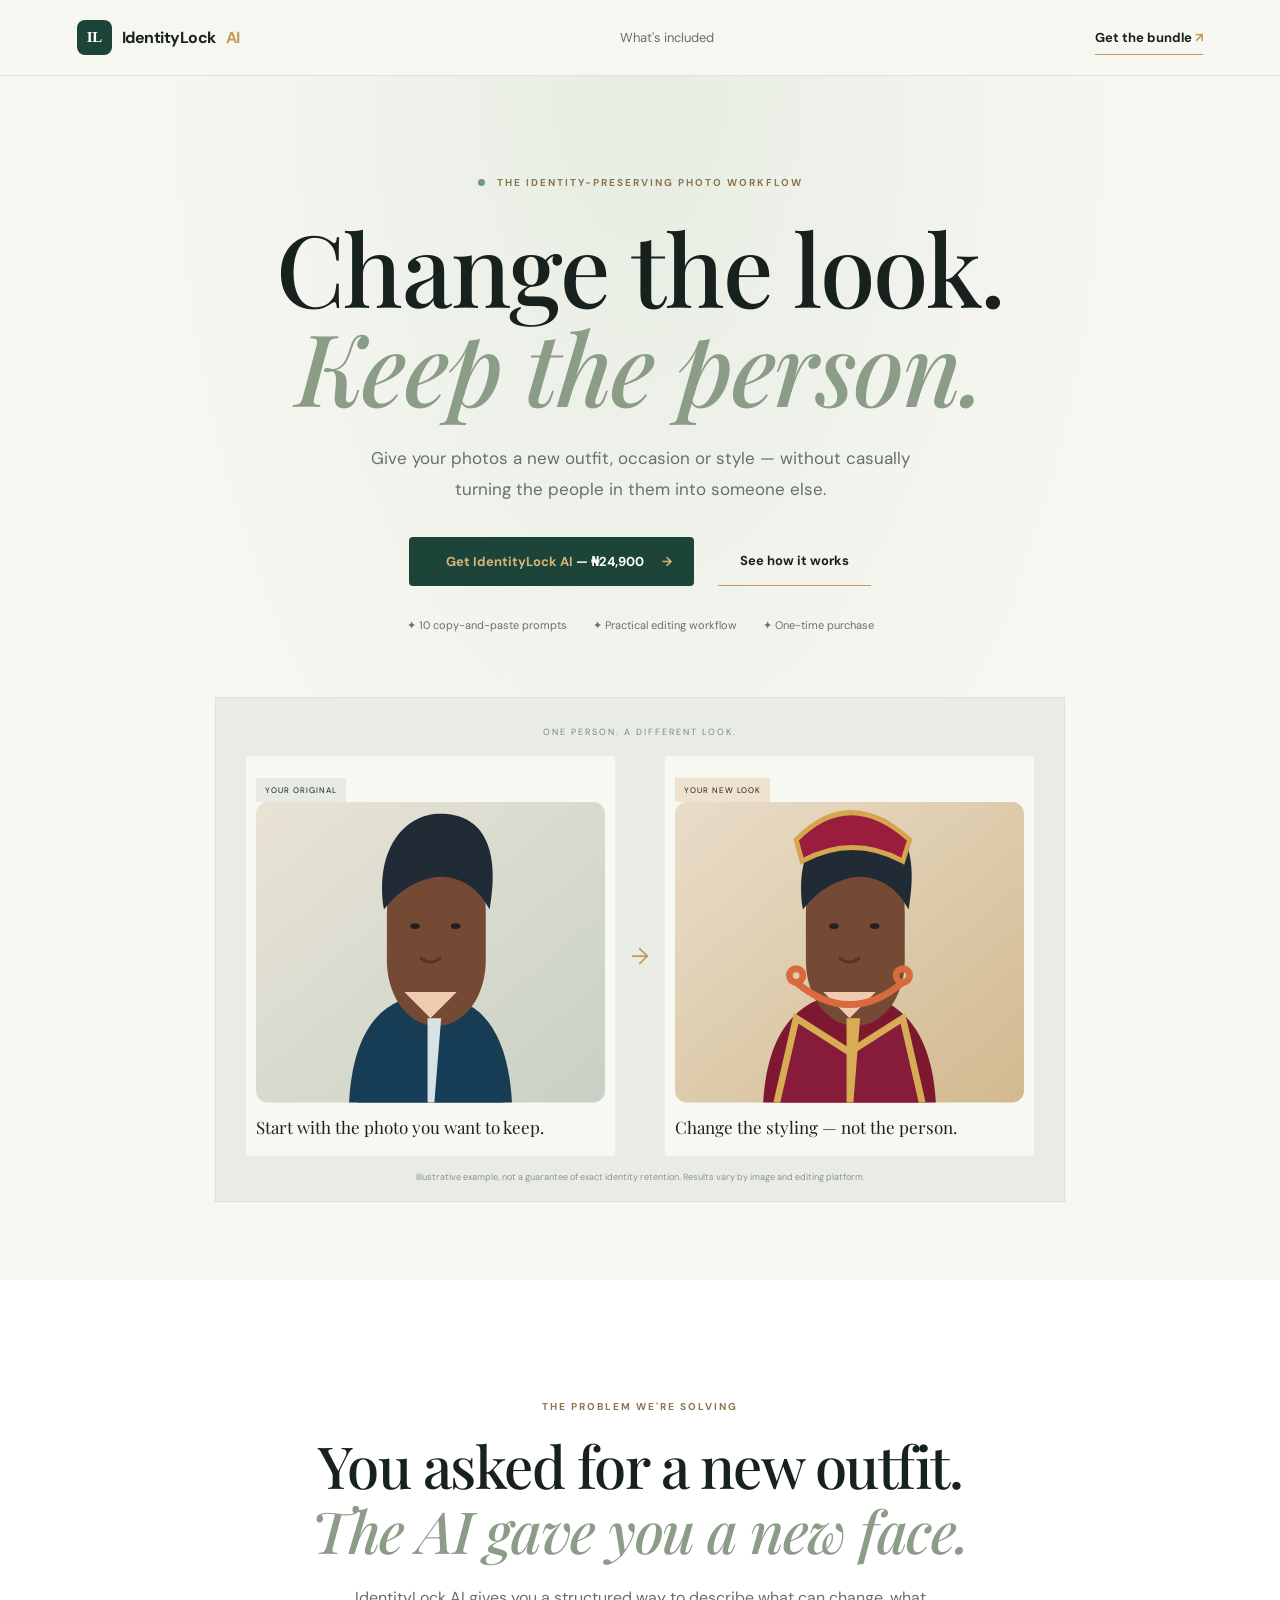
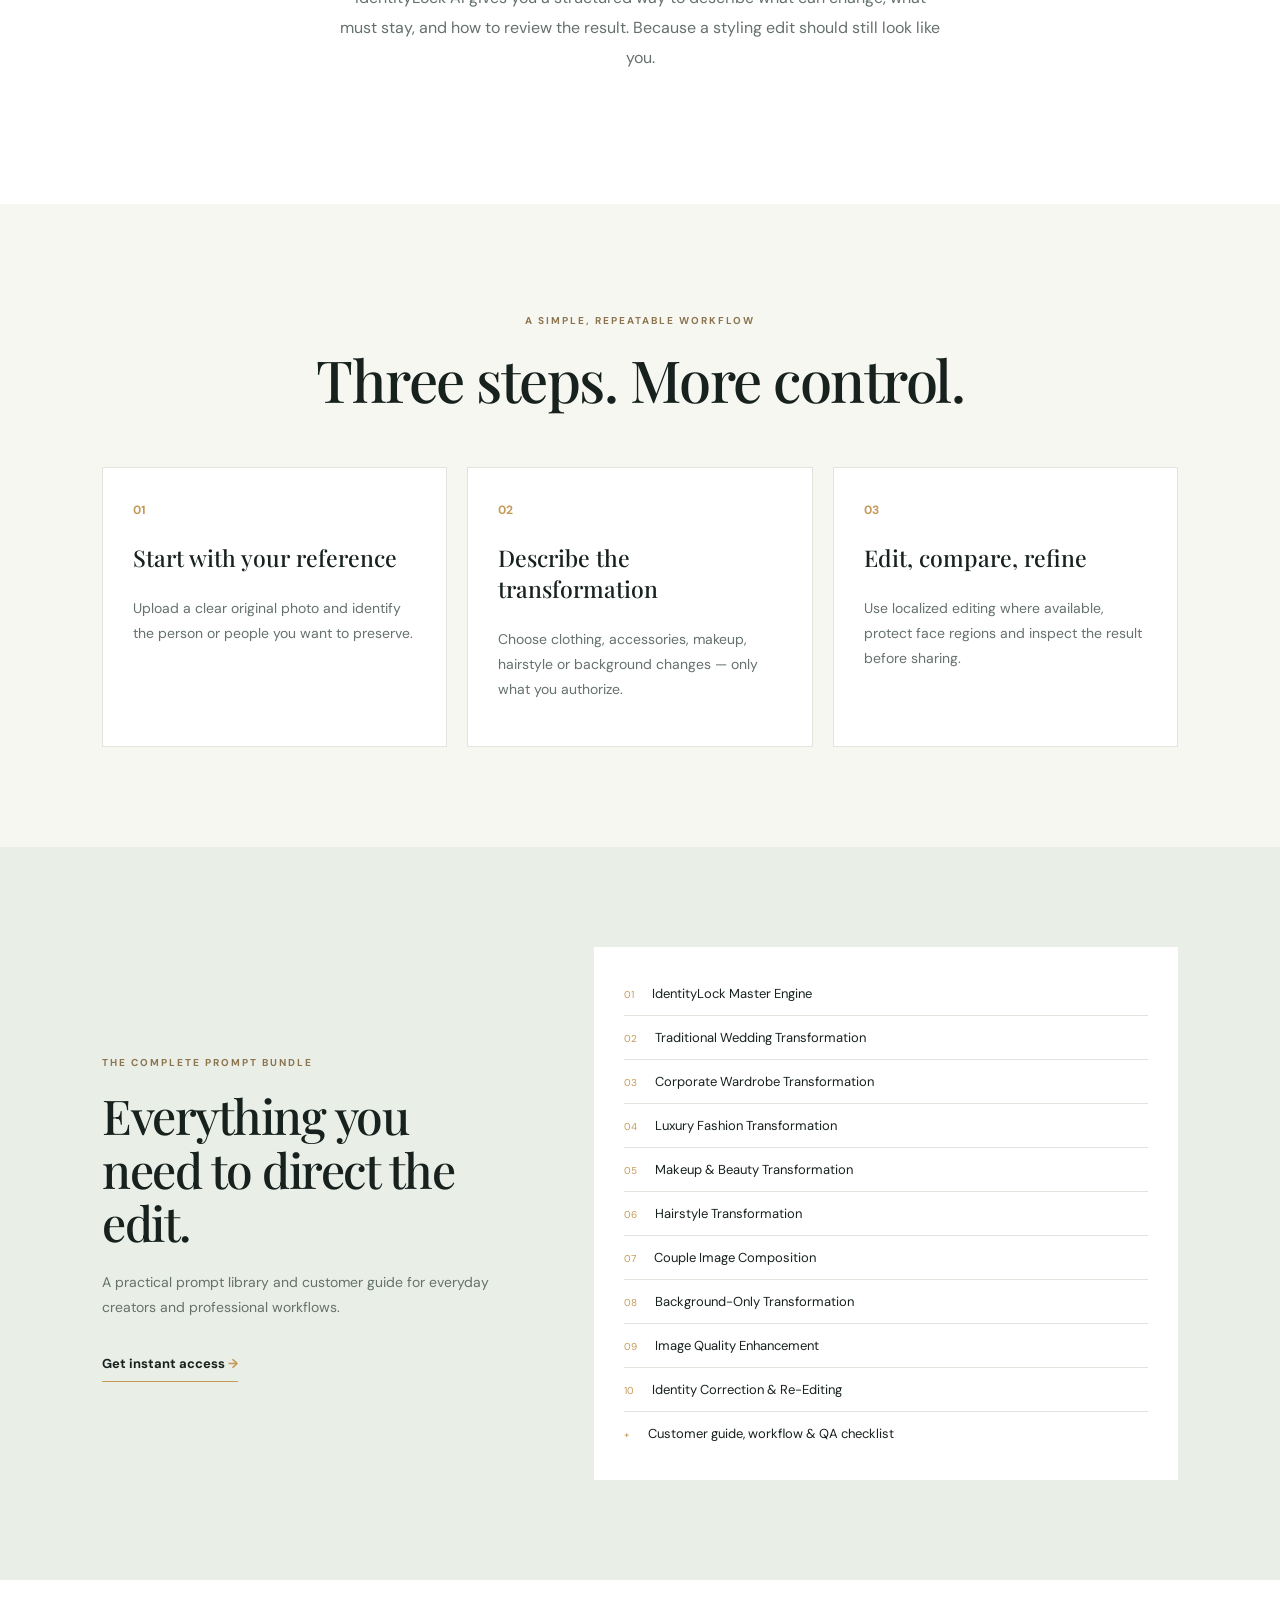
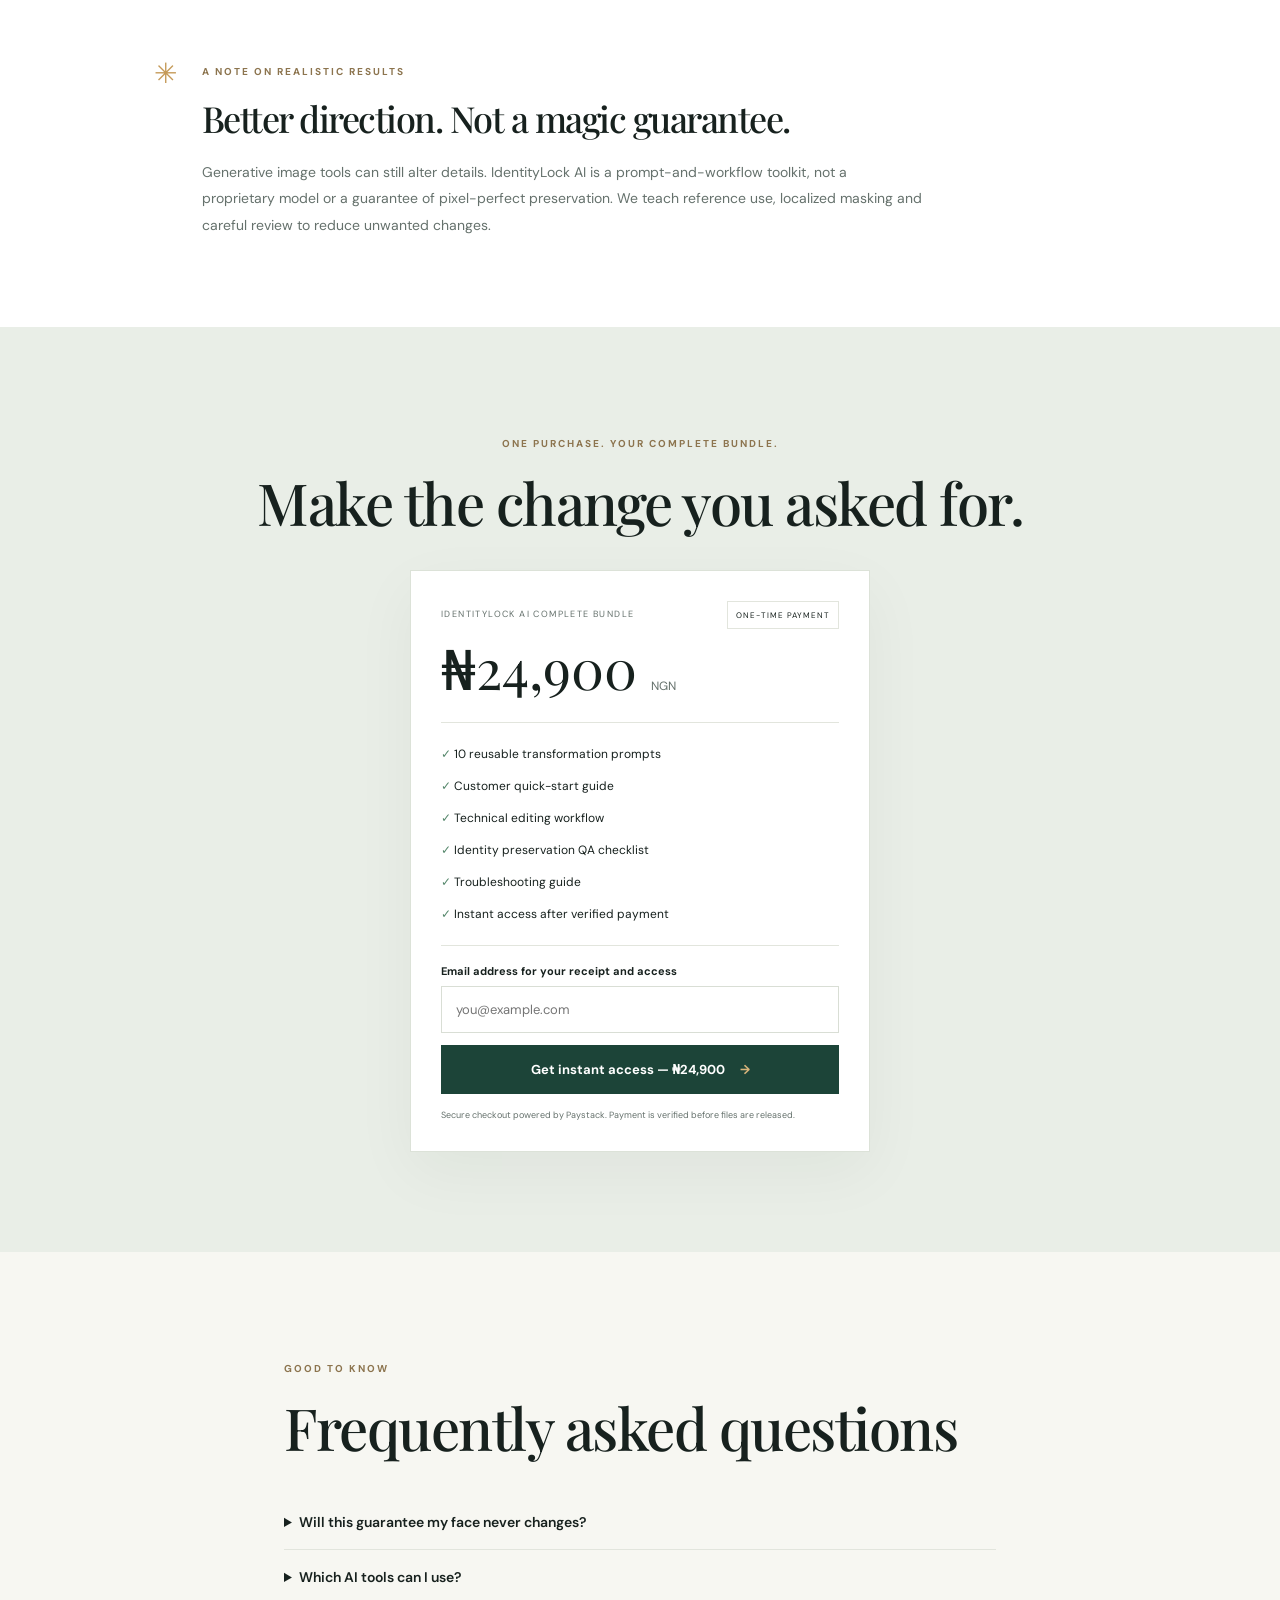
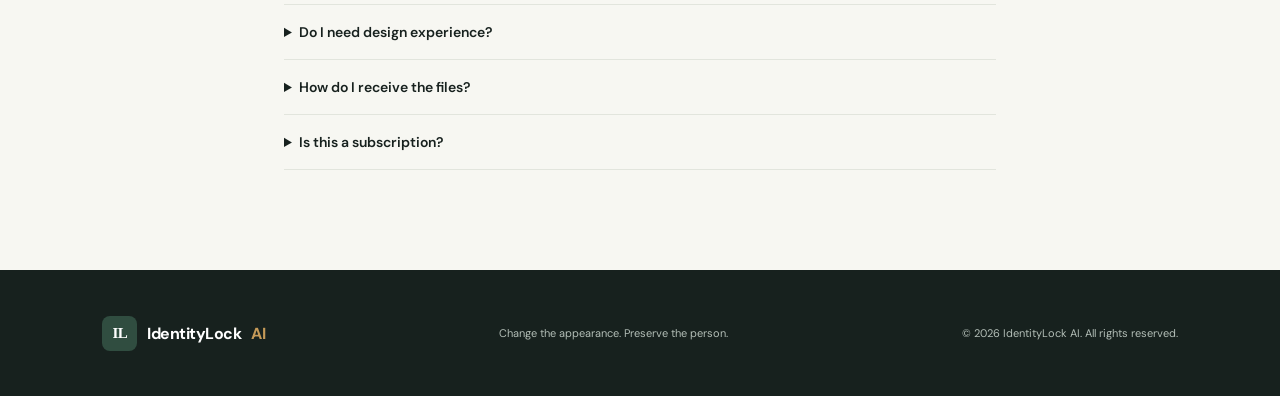
==== index.html @ a81f9362 "Enable managed homepage FAQ rendering" ====
<!doctype html>
<html lang="en"><head><meta charset="utf-8"><meta name="viewport" content="width=device-width,initial-scale=1"><meta name="description" content="Transform clothing, accessories and styling while keeping the original person at the center. IdentityLock AI prompt bundle and practical editing workflow."><title>IdentityLock AI — Change the look. Keep the person.</title><link rel="preconnect" href="https://fonts.googleapis.com"><link href="https://fonts.googleapis.com/css2?family=DM+Sans:wght@400;500;600;700&family=Playfair+Display:wght@500;600;700&display=swap" rel="stylesheet"><link rel="stylesheet" href="/styles.css"></head>
<body><nav class="nav"><a class="brand" href="#"><span class="mark">IL</span> IdentityLock <em>AI</em></a><a class="navlink" href="#whats-inside">What's included</a><a class="navcta" href="#get-access">Get the bundle <span>↗</span></a></nav>
<main><section class="hero"><div class="eyebrow"><span class="dot"></span> <span data-home="hero.eyebrow">THE IDENTITY-PRESERVING PHOTO WORKFLOW</span></div><h1><span data-home="hero.title_line1">Change the look.</span><br><i data-home="hero.title_line2">Keep the person.</i></h1><p class="intro" data-home="hero.intro">Give your photos a new outfit, occasion or style — without casually turning the people in them into someone else.</p><div class="actions"><a class="primary" href="#get-access"><span data-home="hero.primary_cta">Get IdentityLock AI</span> — ₦24,900 <span>→</span></a><a class="secondary" href="#how-it-works"><span data-home="hero.secondary_cta">See how it works</span></a></div><div class="trust"><span data-home="hero.trust_1">✦ 10 copy-and-paste prompts</span><span data-home="hero.trust_2">✦ Practical editing workflow</span><span data-home="hero.trust_3">✦ One-time purchase</span></div>
<div class="visual"><div class="visual-label">ONE PERSON. A DIFFERENT LOOK.</div><div class="visual-grid"><div class="visual-card"><span class="pill">YOUR ORIGINAL</span><svg class="portrait" viewBox="0 0 360 310" role="img" aria-label="Illustration of a woman in a casual navy outfit"><defs><linearGradient id="bg1" x2="1" y2="1"><stop stop-color="#e9e3d6"/><stop offset="1" stop-color="#c8d1c6"/></linearGradient></defs><rect width="360" height="310" rx="12" fill="url(#bg1)"/><path d="M96 310c4-76 35-111 84-111s80 35 84 111" fill="#183c54"/><path d="M135 115c0-57 25-88 51-88s51 31 51 88v48c0 39-23 68-51 68s-51-29-51-68z" fill="#754a35"/><path d="M132 111c-10-66 24-99 58-99 42 0 63 32 51 99-11-21-27-33-50-34-22 1-43 13-59 34" fill="#202b35"/><ellipse cx="164" cy="128" rx="5" ry="3" fill="#24201d"/><ellipse cx="206" cy="128" rx="5" ry="3" fill="#24201d"/><path d="M170 161q10 8 20 0" fill="none" stroke="#5d3028" stroke-width="3" stroke-linecap="round"/><path d="M153 196l27 27 27-27" fill="#f0cbb2"/><path d="M105 310l20-87 55 35 55-35 20 87" fill="#173e58"/><path d="M177 223h14l-7 87h-7z" fill="#d7e2e3"/></svg><p>Start with the photo you want to keep.</p></div><div class="visual-arrow">→</div><div class="visual-card"><span class="pill gold">YOUR NEW LOOK</span><svg class="portrait" viewBox="0 0 360 310" role="img" aria-label="Illustration of the same woman in elegant red traditional attire and coral accessories"><defs><linearGradient id="bg2" x2="1" y2="1"><stop stop-color="#e9ddc9"/><stop offset="1" stop-color="#d2b98f"/></linearGradient></defs><rect width="360" height="310" rx="12" fill="url(#bg2)"/><path d="M91 310c4-76 39-112 89-112s85 36 89 112" fill="#7d1830"/><path d="M135 115c0-57 25-88 51-88s51 31 51 88v48c0 39-23 68-51 68s-51-29-51-68z" fill="#754a35"/><path d="M132 111c-10-66 24-99 58-99 42 0 63 32 51 99-11-21-27-33-50-34-22 1-43 13-59 34" fill="#202b35"/><path d="M125 39q55-56 117 0l-7 22q-52-28-104 0z" fill="#9a1d3d" stroke="#d4a74f" stroke-width="5"/><ellipse cx="164" cy="128" rx="5" ry="3" fill="#24201d"/><ellipse cx="206" cy="128" rx="5" ry="3" fill="#24201d"/><path d="M170 161q10 8 20 0" fill="none" stroke="#5d3028" stroke-width="3" stroke-linecap="round"/><path d="M153 196l27 27 27-27" fill="#f0cbb2"/><path d="M105 310l20-87 55 35 55-35 20 87" fill="#861c3a" stroke="#d7ac54" stroke-width="7"/><path d="M177 223h14l-7 87h-7z" fill="#d7ac54"/><g fill="none" stroke="#d96a3d" stroke-width="7"><circle cx="125" cy="179" r="7"/><circle cx="235" cy="179" r="7"/><path d="M125 186q55 46 110 0"/></g></svg><p>Change the styling — not the person.</p></div></div><small>Illustrative example, not a guarantee of exact identity retention. Results vary by image and editing platform.</small></div></section>
<section class="manifesto"><p class="eyebrow" data-home="manifesto.eyebrow">THE PROBLEM WE'RE SOLVING</p><h2><span data-home="manifesto.title_line1">You asked for a new outfit.</span><br><i data-home="manifesto.title_line2">The AI gave you a new face.</i></h2><p data-home="manifesto.body">IdentityLock AI gives you a structured way to describe what can change, what must stay, and how to review the result. Because a styling edit should still look like you.</p></section>
<section id="how-it-works" class="steps"><p class="eyebrow" data-home="steps.eyebrow">A SIMPLE, REPEATABLE WORKFLOW</p><h2 data-home="steps.title">Three steps. More control.</h2><div class="stepgrid"><article><b>01</b><h3 data-home="steps.step1_title">Start with your reference</h3><p data-home="steps.step1_body">Upload a clear original photo and identify the person or people you want to preserve.</p></article><article><b>02</b><h3 data-home="steps.step2_title">Describe the transformation</h3><p data-home="steps.step2_body">Choose clothing, accessories, makeup, hairstyle or background changes — only what you authorize.</p></article><article><b>03</b><h3 data-home="steps.step3_title">Edit, compare, refine</h3><p data-home="steps.step3_body">Use localized editing where available, protect face regions and inspect the result before sharing.</p></article></div></section>
<section id="whats-inside" class="inside"><div><p class="eyebrow" data-home="bundle.eyebrow">THE COMPLETE PROMPT BUNDLE</p><h2 data-home="bundle.title">Everything you need to direct the edit.</h2><p class="muted" data-home="bundle.body">A practical prompt library and customer guide for everyday creators and professional workflows.</p><a class="textlink" href="#get-access">Get instant access <span>→</span></a></div><div class="contents" data-home-list="bundle.items"><div><span>01</span> IdentityLock Master Engine</div><div><span>02</span> Traditional Wedding Transformation</div><div><span>03</span> Corporate Wardrobe Transformation</div><div><span>04</span> Luxury Fashion Transformation</div><div><span>05</span> Makeup & Beauty Transformation</div><div><span>06</span> Hairstyle Transformation</div><div><span>07</span> Couple Image Composition</div><div><span>08</span> Background-Only Transformation</div><div><span>09</span> Image Quality Enhancement</div><div><span>10</span> Identity Correction & Re-Editing</div><div><span>+</span> Customer guide, workflow & QA checklist</div></div></section>
<section class="honest"><div class="honest-icon">✳</div><div><p class="eyebrow" data-home="honest.eyebrow">A NOTE ON REALISTIC RESULTS</p><h2 data-home="honest.title">Better direction. Not a magic guarantee.</h2><p data-home="honest.body">Generative image tools can still alter details. IdentityLock AI is a prompt-and-workflow toolkit, not a proprietary model or a guarantee of pixel-perfect preservation. We teach reference use, localized masking and careful review to reduce unwanted changes.</p></div></section>
<section id="get-access" class="buy"><p class="eyebrow" data-home="buy.eyebrow">ONE PURCHASE. YOUR COMPLETE BUNDLE.</p><h2 data-home="buy.title">Make the change you asked for.</h2><div class="pricecard"><div class="pricehead"><div><span class="small" data-home="buy.bundle_title">IDENTITYLOCK AI COMPLETE BUNDLE</span><div class="price">₦24,900 <small>NGN</small></div></div><span class="once">ONE-TIME PAYMENT</span></div><ul data-home-list="buy.features"><li>✓ 10 reusable transformation prompts</li><li>✓ Customer quick-start guide</li><li>✓ Technical editing workflow</li><li>✓ Identity preservation QA checklist</li><li>✓ Troubleshooting guide</li><li>✓ Instant access after verified payment</li></ul><form id="checkout"><label for="email">Email address for your receipt and access</label><input id="email" name="email" type="email" placeholder="you@example.com" required><button id="pay" type="submit">Get instant access — ₦24,900 <span>→</span></button><p id="status" role="status"></p></form><small class="secure">Secure checkout powered by Paystack. Payment is verified before files are released.</small></div></section>
<section class="faq" data-home-faq><p class="eyebrow" data-home="faq.eyebrow">GOOD TO KNOW</p><h2 data-home="faq.title">Frequently asked questions</h2><details><summary>Will this guarantee my face never changes?</summary><p>No. No text prompt can guarantee pixel-perfect identity preservation across all generative tools. The bundle prioritizes preservation and explains techniques that can reduce unwanted changes.</p></details><details><summary>Which AI tools can I use?</summary><p>The prompts are designed to be adapted to image-editing tools that accept reference images. Features such as masking and localized inpainting depend on the platform.</p></details><details><summary>Do I need design experience?</summary><p>No. The customer guide walks you through uploading a reference, describing the edit and checking the result.</p></details><details><summary>How do I receive the files?</summary><p>After successful payment verification, you'll receive access to the digital bundle through the secure delivery flow.</p></details><details><summary>Is this a subscription?</summary><p>No. The listed price is a one-time payment for the current bundle.</p></details></section></main>
<footer><a class="brand" href="#"><span class="mark">IL</span> IdentityLock <em>AI</em></a><p>Change the appearance. Preserve the person.</p><small>© 2026 IdentityLock AI. All rights reserved.</small></footer><script src="/vendor/supabase.min.js"></script><script src="/homepage.js"></script><script src="/script.js"></script></body></html>
---- styles.css ----
:root{--ink:#17211e;--muted:#65716c;--paper:#f7f7f2;--green:#1c4438;--gold:#c59a58;--line:#e2e5dd}*{box-sizing:border-box}html{scroll-behavior:smooth}body{margin:0;background:var(--paper);color:var(--ink);font-family:'DM Sans',sans-serif}a{color:inherit;text-decoration:none}.nav{height:76px;display:flex;align-items:center;justify-content:space-between;padding:0 max(6vw,24px);border-bottom:1px solid var(--line)}.brand{font-weight:700;letter-spacing:-.5px;display:flex;align-items:center;gap:10px}.brand em{font-style:normal;color:var(--gold)}.mark{background:var(--green);color:white;border-radius:8px;padding:9px 10px;font-family:Georgia;font-size:15px}.navlink{font-size:13px;color:var(--muted)}.navcta{font-size:13px;font-weight:700;border-bottom:1px solid var(--gold);padding:8px 0}.navcta span,.textlink span{color:var(--gold)}.hero{padding:100px 7vw 78px;text-align:center;background:radial-gradient(ellipse at 50% 0%,#e7ede3 0,transparent 55%)}.eyebrow{font-size:10px;letter-spacing:2px;font-weight:700;color:#8c744e}.dot{display:inline-block;width:7px;height:7px;border-radius:50%;background:#6c987c;margin-right:8px}h1,h2{font-family:'Playfair Display',serif;font-weight:500;letter-spacing:-1.5px}h1{font-size:clamp(54px,8vw,100px);line-height:.99;margin:28px 0}h1 i,h2 i{color:#8b9c87;font-weight:500}.intro{max-width:580px;margin:0 auto;color:var(--muted);font-size:17px;line-height:1.8}.actions{display:flex;justify-content:center;align-items:center;gap:24px;margin:32px 0}.primary,.secondary{padding:16px 22px;font-size:13px;font-weight:700}.primary{background:var(--green);color:white;border-radius:4px}.primary span{margin-left:15px;color:#d7b47b}.secondary{border-bottom:1px solid var(--gold)}.trust{display:flex;justify-content:center;gap:26px;flex-wrap:wrap;font-size:11px;color:var(--muted);margin:26px 0 65px}.visual{max-width:850px;margin:auto;background:#e9ece5;padding:28px 30px 18px;border:1px solid #dce1d8}.visual-label{font-size:9px;letter-spacing:2px;color:#7b887e;margin-bottom:18px}.visual-grid{display:grid;grid-template-columns:1fr 50px 1fr;align-items:center}.visual-card{text-align:left;background:#f8f8f3;padding:10px}.visual-img{height:230px;background-size:cover;background-position:center}.img-before{background-image:linear-gradient(145deg,#a5b0a3,#e5c8a8 55%,#687c6c)}.img-after{background-image:linear-gradient(145deg,#324d42,#c8a36b 55%,#e4d6bc)}.pill{display:inline-block;background:#e8ebe5;font-size:8px;letter-spacing:1px;padding:7px 9px;margin-top:12px}.pill.gold{background:#efe3cf}.visual-card p{font-family:'Playfair Display';font-size:17px;margin:8px 0}.visual-arrow{font-size:23px;color:var(--gold)}.visual small{display:block;color:#8b938a;font-size:9px;margin-top:15px}.manifesto{text-align:center;padding:110px 24px;background:#fff}.manifesto h2,.steps h2,.inside h2,.honest h2,.buy h2,.faq h2{font-size:clamp(36px,5vw,58px);line-height:1.12;margin:20px 0}.manifesto>p:last-child{max-width:610px;margin:20px auto;color:var(--muted);line-height:1.9}.steps{padding:100px 8vw}.steps h2{text-align:center}.steps>.eyebrow{text-align:center}.stepgrid{display:grid;grid-template-columns:repeat(3,1fr);gap:20px;margin-top:55px}.stepgrid article{padding:30px;border:1px solid var(--line);background:#fff}.stepgrid b{color:var(--gold);font-size:12px}.stepgrid h3{font-family:'Playfair Display';font-size:23px;font-weight:500}.stepgrid p,.muted{font-size:14px;line-height:1.8;color:var(--muted)}.inside{padding:100px 8vw;background:#e9eee7;display:grid;grid-template-columns:.8fr 1.2fr;gap:8vw;align-items:center}.inside h2{font-size:48px}.textlink{display:inline-block;margin-top:20px;font-size:13px;font-weight:700;border-bottom:1px solid var(--gold);padding-bottom:9px}.contents{background:#fff;padding:25px 30px}.contents div{padding:13px 0;border-bottom:1px solid var(--line);font-size:13px}.contents div:last-child{border:0}.contents span{font-size:10px;color:var(--gold);margin-right:15px}.honest{padding:75px 12vw;display:flex;gap:25px;align-items:flex-start;background:#fff}.honest-icon{font-size:28px;color:var(--gold)}.honest h2{font-size:36px}.honest p:last-child{max-width:720px;color:var(--muted);font-size:14px;line-height:1.9}.buy{text-align:center;padding:100px 20px;background:#e9eee7}.pricecard{max-width:460px;text-align:left;background:white;margin:35px auto 0;padding:30px;border:1px solid #dce2d8;box-shadow:0 20px 60px #17211e0c}.pricehead{display:flex;justify-content:space-between;align-items:flex-start}.small{font-size:9px;letter-spacing:1.4px;color:var(--muted)}.price{font-family:'Playfair Display';font-size:55px;margin-top:8px}.price small{font-family:'DM Sans';font-size:12px;color:var(--muted)}.once{font-size:8px;letter-spacing:1px;border:1px solid var(--line);padding:8px}.pricecard ul{list-style:none;padding:15px 0;border-top:1px solid var(--line);border-bottom:1px solid var(--line);margin:18px 0}.pricecard li{font-size:12px;padding:8px 0}.pricecard li::first-letter{color:#54866a}form label{display:block;font-size:11px;font-weight:700;margin-bottom:8px}input{width:100%;padding:14px;border:1px solid #d9ded5;font:inherit;font-size:13px;margin-bottom:12px}button{width:100%;padding:16px;background:var(--green);color:white;border:0;font:inherit;font-size:13px;font-weight:700;cursor:pointer}button span{color:#d7b47b;margin-left:12px}button:disabled{opacity:.6;cursor:wait}#status{font-size:12px;color:#a14a37}.secure{display:block;font-size:9px;color:var(--muted);margin-top:15px}.faq{max-width:760px;margin:auto;padding:100px 24px}.faq h2{margin-bottom:35px}details{border-bottom:1px solid var(--line);padding:18px 0}summary{font-size:14px;font-weight:600;cursor:pointer}details p{font-size:13px;color:var(--muted);line-height:1.8}footer{background:#17211e;color:white;padding:45px 8vw;display:flex;align-items:center;justify-content:space-between;flex-wrap:wrap;gap:15px}footer p,footer small{font-size:11px;color:#b3beb7}footer .mark{background:#304d40}@media(max-width:700px){.nav{height:65px}.navlink{display:none}.hero{padding:75px 20px 55px}h1{font-size:58px}.intro{font-size:15px}.trust{gap:12px;margin-bottom:40px}.visual{padding:15px 10px}.visual-img{height:145px}.visual-grid{grid-template-columns:1fr 24px 1fr}.visual-card p{font-size:13px}.stepgrid,.inside{grid-template-columns:1fr}.steps,.inside{padding:75px 22px}.stepgrid{gap:12px}.inside{gap:30px}.inside h2{font-size:39px}.honest{padding:55px 24px}.honest h2{font-size:30px}.pricecard{padding:22px}.once{font-size:7px}.manifesto{padding:80px 22px}footer{display:block}footer p{margin:18px 0}}
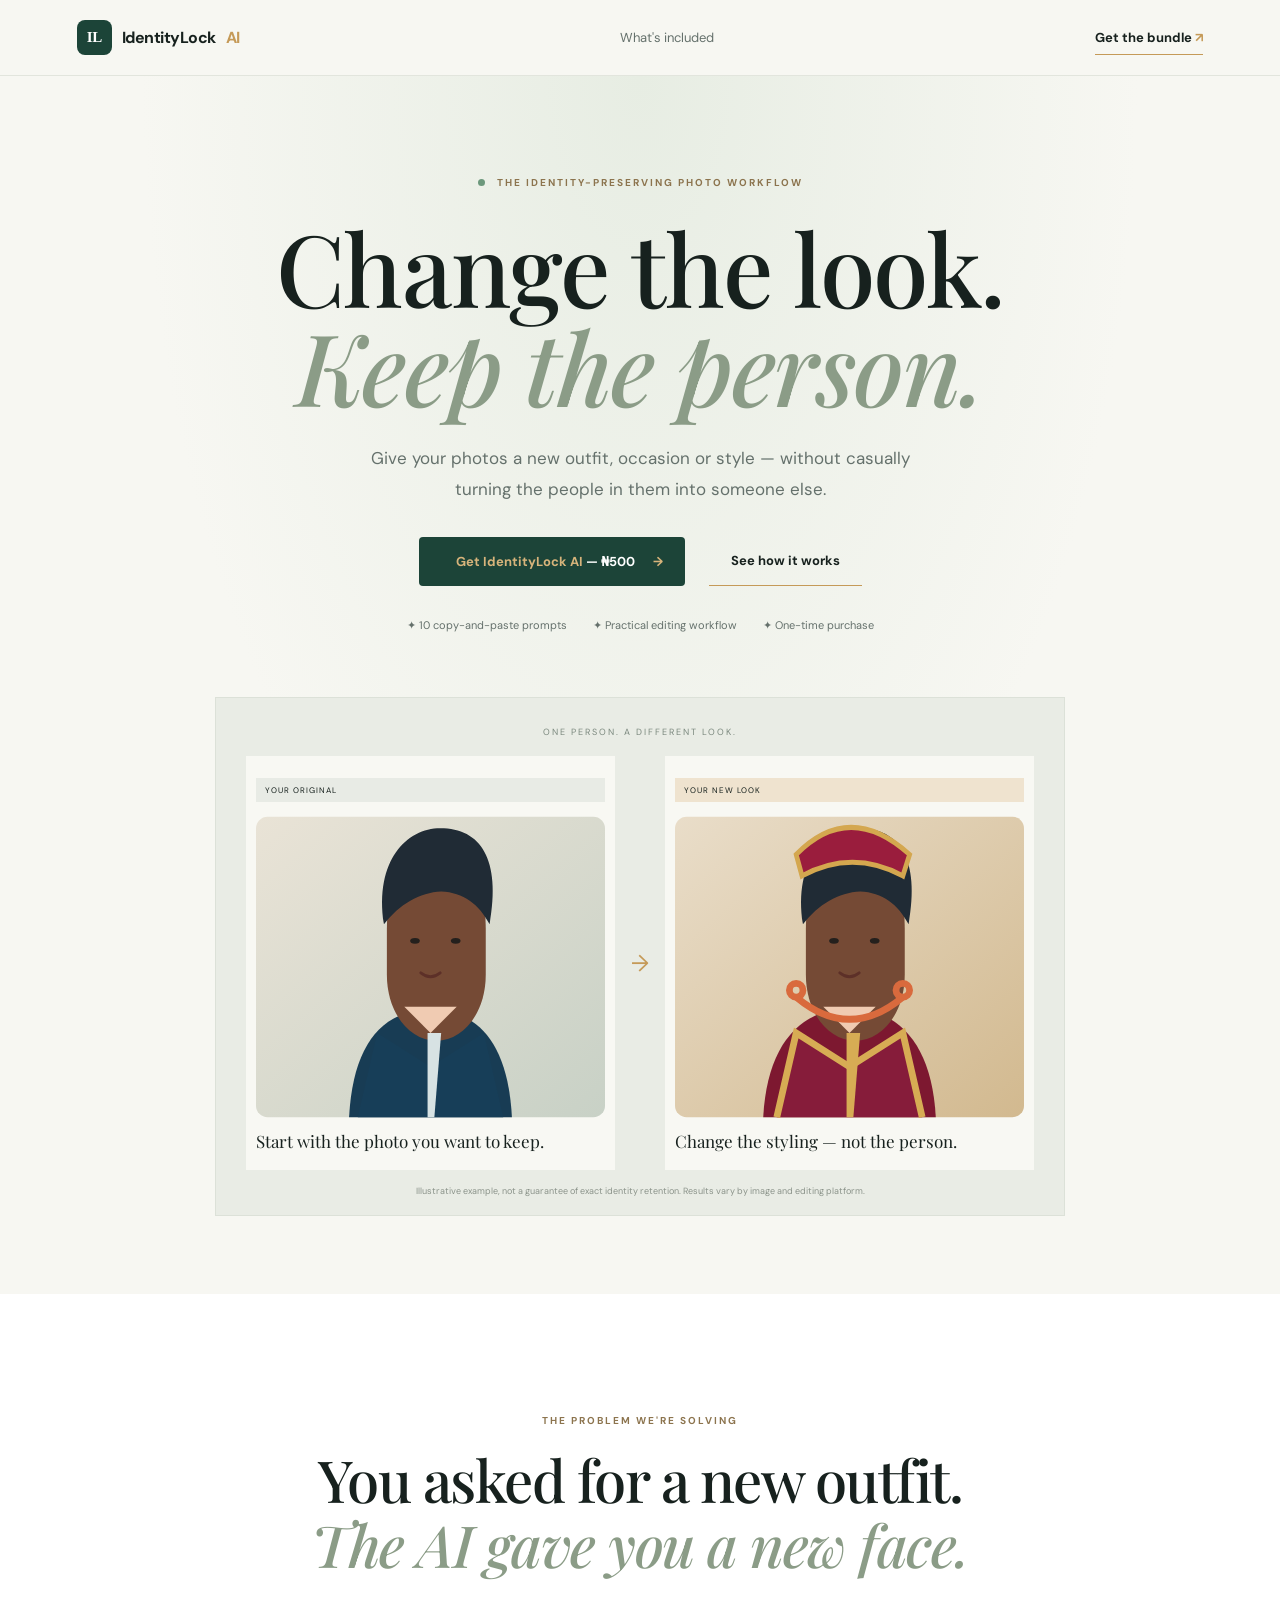
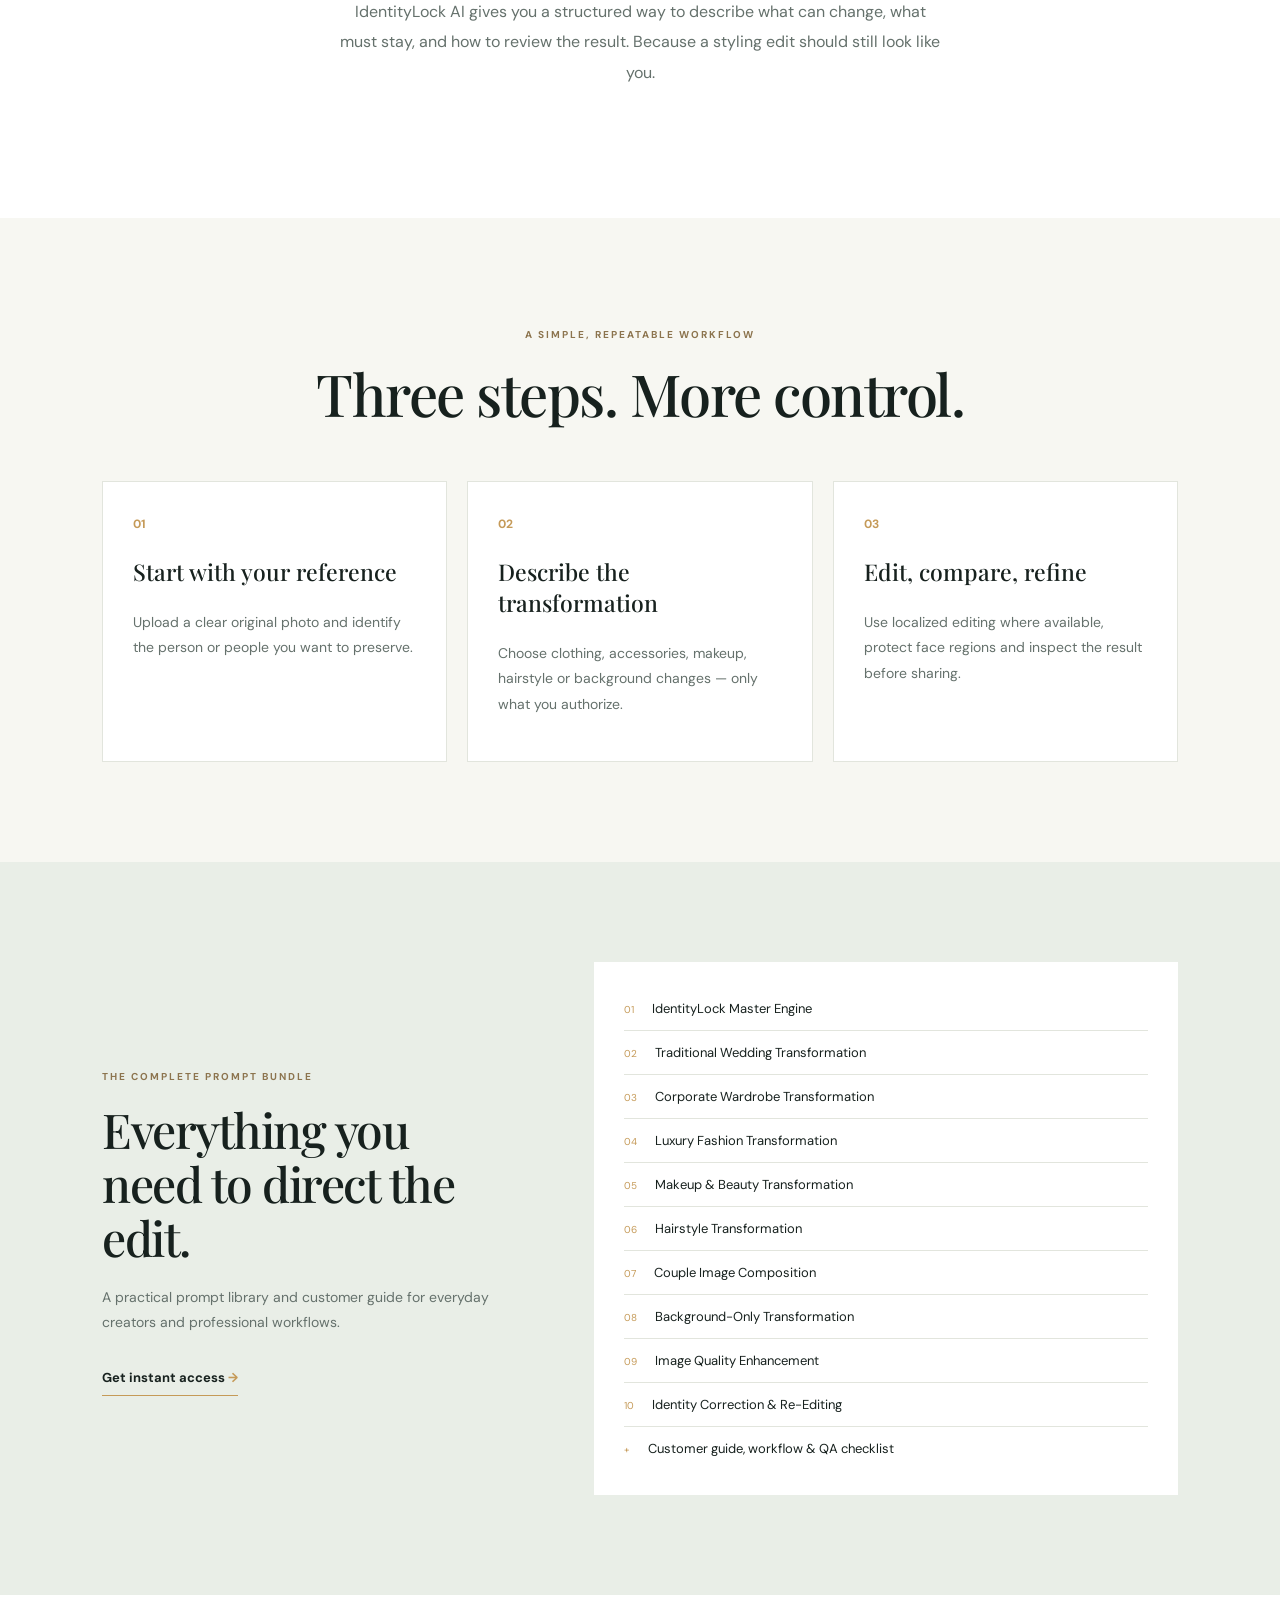
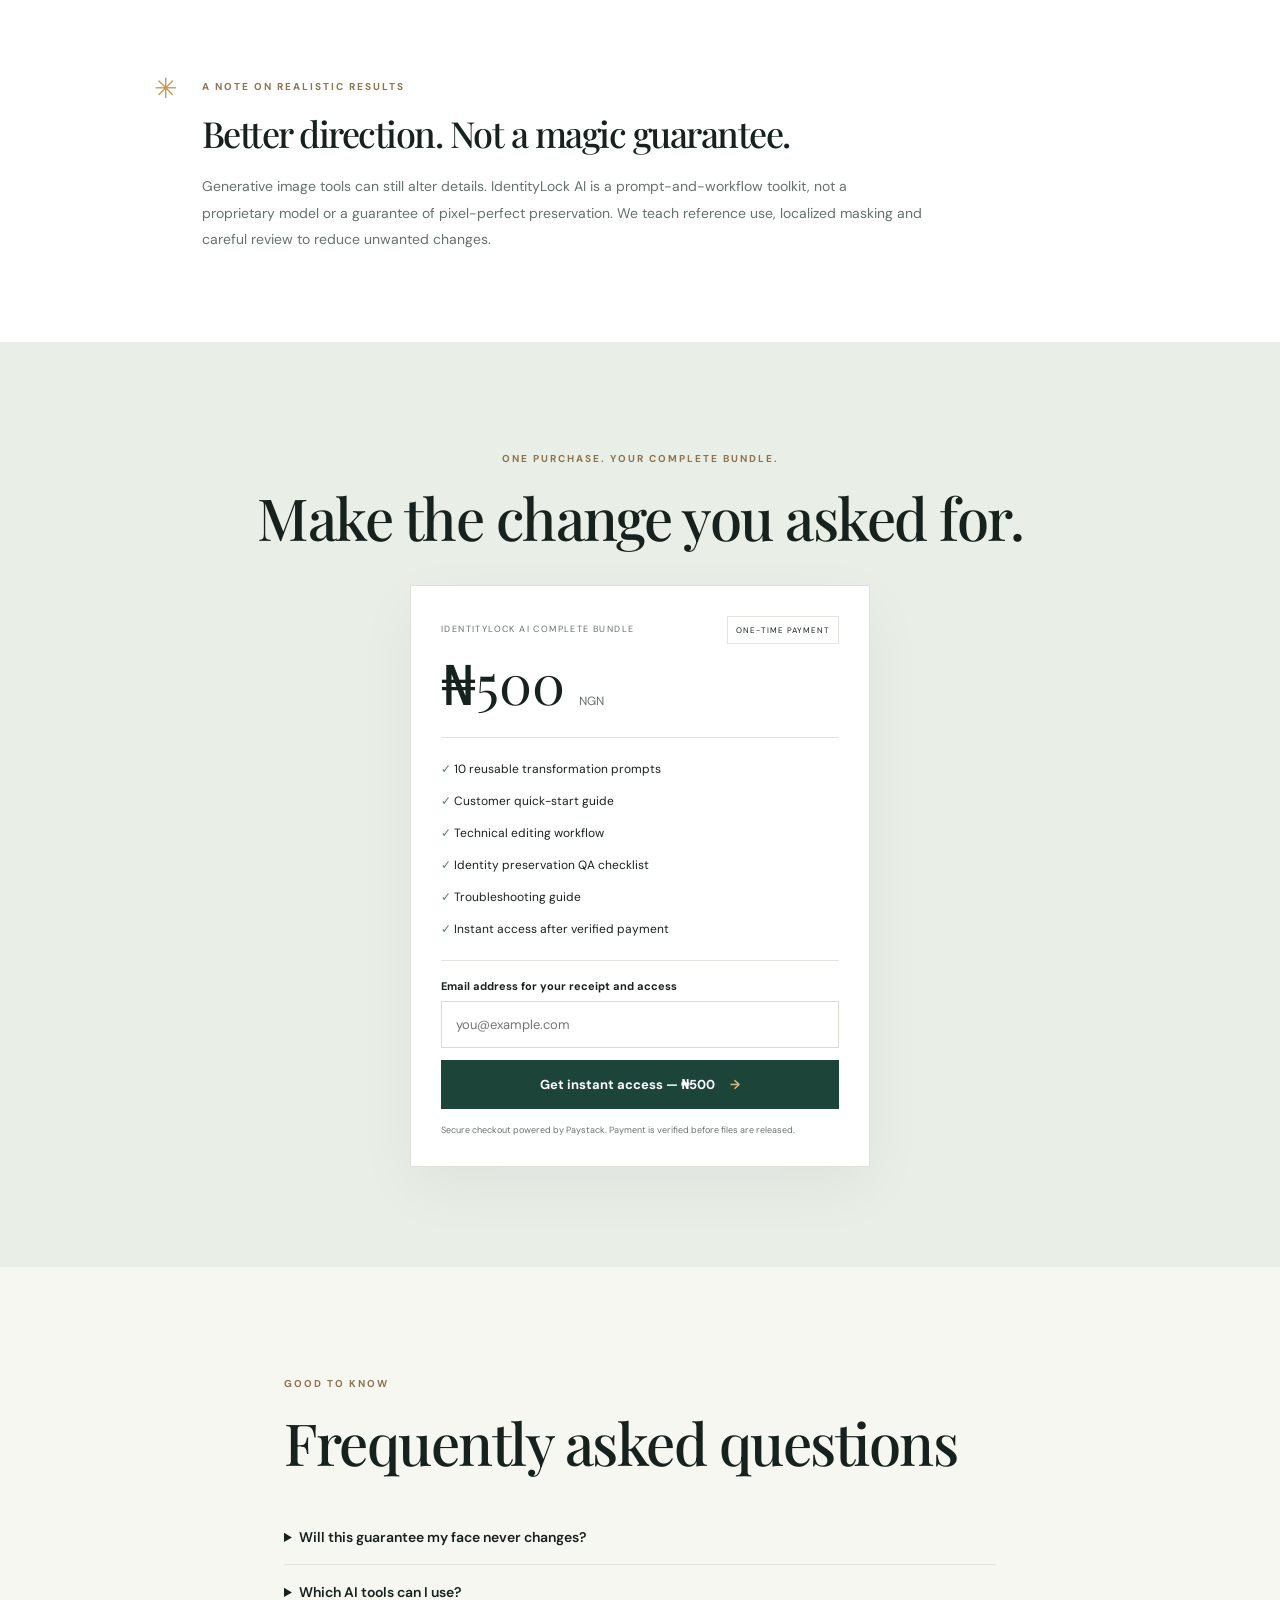
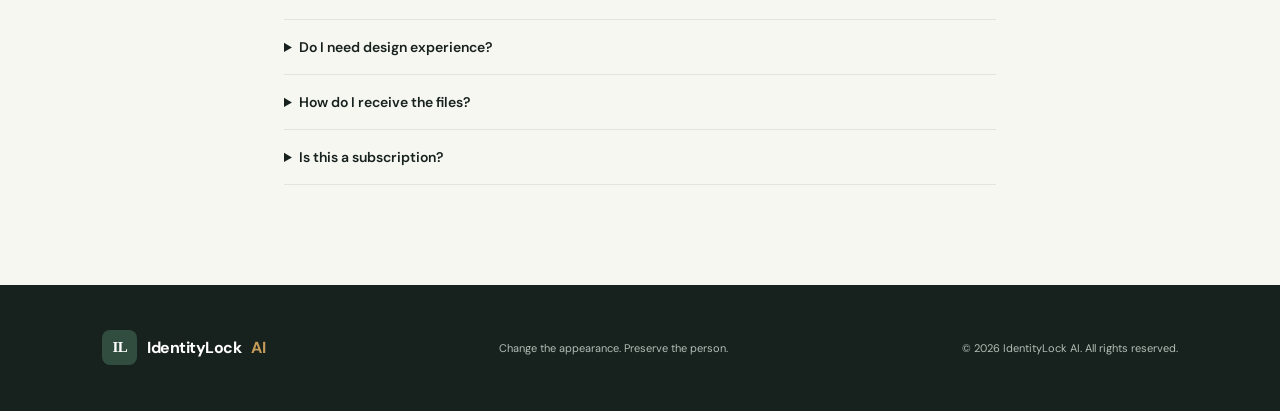
==== commit ca9b869c: "Show temporary NGN 500 test price" ====
--- a/index.html
+++ b/index.html
@@ -1,12 +1,12 @@
 <!doctype html>
 <html lang="en"><head><meta charset="utf-8"><meta name="viewport" content="width=device-width,initial-scale=1"><meta name="description" content="Transform clothing, accessories and styling while keeping the original person at the center. IdentityLock AI prompt bundle and practical editing workflow."><title>IdentityLock AI — Change the look. Keep the person.</title><link rel="preconnect" href="https://fonts.googleapis.com"><link href="https://fonts.googleapis.com/css2?family=DM+Sans:wght@400;500;600;700&family=Playfair+Display:wght@500;600;700&display=swap" rel="stylesheet"><link rel="stylesheet" href="/styles.css"></head>
 <body><nav class="nav"><a class="brand" href="#"><span class="mark">IL</span> IdentityLock <em>AI</em></a><a class="navlink" href="#whats-inside">What's included</a><a class="navcta" href="#get-access">Get the bundle <span>↗</span></a></nav>
-<main><section class="hero"><div class="eyebrow"><span class="dot"></span> <span data-home="hero.eyebrow">THE IDENTITY-PRESERVING PHOTO WORKFLOW</span></div><h1><span data-home="hero.title_line1">Change the look.</span><br><i data-home="hero.title_line2">Keep the person.</i></h1><p class="intro" data-home="hero.intro">Give your photos a new outfit, occasion or style — without casually turning the people in them into someone else.</p><div class="actions"><a class="primary" href="#get-access"><span data-home="hero.primary_cta">Get IdentityLock AI</span> — ₦24,900 <span>→</span></a><a class="secondary" href="#how-it-works"><span data-home="hero.secondary_cta">See how it works</span></a></div><div class="trust"><span data-home="hero.trust_1">✦ 10 copy-and-paste prompts</span><span data-home="hero.trust_2">✦ Practical editing workflow</span><span data-home="hero.trust_3">✦ One-time purchase</span></div>
-<div class="visual"><div class="visual-label">ONE PERSON. A DIFFERENT LOOK.</div><div class="visual-grid"><div class="visual-card"><span class="pill">YOUR ORIGINAL</span><svg class="portrait" viewBox="0 0 360 310" role="img" aria-label="Illustration of a woman in a casual navy outfit"><defs><linearGradient id="bg1" x2="1" y2="1"><stop stop-color="#e9e3d6"/><stop offset="1" stop-color="#c8d1c6"/></linearGradient></defs><rect width="360" height="310" rx="12" fill="url(#bg1)"/><path d="M96 310c4-76 35-111 84-111s80 35 84 111" fill="#183c54"/><path d="M135 115c0-57 25-88 51-88s51 31 51 88v48c0 39-23 68-51 68s-51-29-51-68z" fill="#754a35"/><path d="M132 111c-10-66 24-99 58-99 42 0 63 32 51 99-11-21-27-33-50-34-22 1-43 13-59 34" fill="#202b35"/><ellipse cx="164" cy="128" rx="5" ry="3" fill="#24201d"/><ellipse cx="206" cy="128" rx="5" ry="3" fill="#24201d"/><path d="M170 161q10 8 20 0" fill="none" stroke="#5d3028" stroke-width="3" stroke-linecap="round"/><path d="M153 196l27 27 27-27" fill="#f0cbb2"/><path d="M105 310l20-87 55 35 55-35 20 87" fill="#173e58"/><path d="M177 223h14l-7 87h-7z" fill="#d7e2e3"/></svg><p>Start with the photo you want to keep.</p></div><div class="visual-arrow">→</div><div class="visual-card"><span class="pill gold">YOUR NEW LOOK</span><svg class="portrait" viewBox="0 0 360 310" role="img" aria-label="Illustration of the same woman in elegant red traditional attire and coral accessories"><defs><linearGradient id="bg2" x2="1" y2="1"><stop stop-color="#e9ddc9"/><stop offset="1" stop-color="#d2b98f"/></linearGradient></defs><rect width="360" height="310" rx="12" fill="url(#bg2)"/><path d="M91 310c4-76 39-112 89-112s85 36 89 112" fill="#7d1830"/><path d="M135 115c0-57 25-88 51-88s51 31 51 88v48c0 39-23 68-51 68s-51-29-51-68z" fill="#754a35"/><path d="M132 111c-10-66 24-99 58-99 42 0 63 32 51 99-11-21-27-33-50-34-22 1-43 13-59 34" fill="#202b35"/><path d="M125 39q55-56 117 0l-7 22q-52-28-104 0z" fill="#9a1d3d" stroke="#d4a74f" stroke-width="5"/><ellipse cx="164" cy="128" rx="5" ry="3" fill="#24201d"/><ellipse cx="206" cy="128" rx="5" ry="3" fill="#24201d"/><path d="M170 161q10 8 20 0" fill="none" stroke="#5d3028" stroke-width="3" stroke-linecap="round"/><path d="M153 196l27 27 27-27" fill="#f0cbb2"/><path d="M105 310l20-87 55 35 55-35 20 87" fill="#861c3a" stroke="#d7ac54" stroke-width="7"/><path d="M177 223h14l-7 87h-7z" fill="#d7ac54"/><g fill="none" stroke="#d96a3d" stroke-width="7"><circle cx="125" cy="179" r="7"/><circle cx="235" cy="179" r="7"/><path d="M125 186q55 46 110 0"/></g></svg><p>Change the styling — not the person.</p></div></div><small>Illustrative example, not a guarantee of exact identity retention. Results vary by image and editing platform.</small></div></section>
+<main><section class="hero"><div class="eyebrow"><span class="dot"></span> <span data-home="hero.eyebrow">THE IDENTITY-PRESERVING PHOTO WORKFLOW</span></div><h1><span data-home="hero.title_line1">Change the look.</span><br><i data-home="hero.title_line2">Keep the person.</i></h1><p class="intro" data-home="hero.intro">Give your photos a new outfit, occasion or style — without casually turning the people in them into someone else.</p><div class="actions"><a class="primary" href="#get-access"><span data-home="hero.primary_cta">Get IdentityLock AI</span> — ₦500 <span>→</span></a><a class="secondary" href="#how-it-works"><span data-home="hero.secondary_cta">See how it works</span></a></div><div class="trust"><span data-home="hero.trust_1">✦ 10 copy-and-paste prompts</span><span data-home="hero.trust_2">✦ Practical editing workflow</span><span data-home="hero.trust_3">✦ One-time purchase</span></div>
+<div class="visual"><div class="visual-label" data-home="visual.title">ONE PERSON. A DIFFERENT LOOK.</div><div class="visual-grid"><div class="visual-card"><span class="pill" data-home="visual.original_label">YOUR ORIGINAL</span><img class="visual-photo" data-home-image="visual.original_image_url" alt="Original reference photo" hidden><svg class="portrait" data-home-image-fallback viewBox="0 0 360 310" role="img" aria-label="Illustration of a woman in a casual navy outfit"><defs><linearGradient id="bg1" x2="1" y2="1"><stop stop-color="#e9e3d6"/><stop offset="1" stop-color="#c8d1c6"/></linearGradient></defs><rect width="360" height="310" rx="12" fill="url(#bg1)"/><path d="M96 310c4-76 35-111 84-111s80 35 84 111" fill="#183c54"/><path d="M135 115c0-57 25-88 51-88s51 31 51 88v48c0 39-23 68-51 68s-51-29-51-68z" fill="#754a35"/><path d="M132 111c-10-66 24-99 58-99 42 0 63 32 51 99-11-21-27-33-50-34-22 1-43 13-59 34" fill="#202b35"/><ellipse cx="164" cy="128" rx="5" ry="3" fill="#24201d"/><ellipse cx="206" cy="128" rx="5" ry="3" fill="#24201d"/><path d="M170 161q10 8 20 0" fill="none" stroke="#5d3028" stroke-width="3" stroke-linecap="round"/><path d="M153 196l27 27 27-27" fill="#f0cbb2"/><path d="M105 310l20-87 55 35 55-35 20 87" fill="#173e58"/><path d="M177 223h14l-7 87h-7z" fill="#d7e2e3"/></svg><p data-home="visual.original_caption">Start with the photo you want to keep.</p></div><div class="visual-arrow">→</div><div class="visual-card"><span class="pill gold" data-home="visual.new_label">YOUR NEW LOOK</span><img class="visual-photo" data-home-image="visual.new_image_url" alt="Transformed look photo" hidden><svg class="portrait" data-home-image-fallback viewBox="0 0 360 310" role="img" aria-label="Illustration of the same woman in elegant red traditional attire and coral accessories"><defs><linearGradient id="bg2" x2="1" y2="1"><stop stop-color="#e9ddc9"/><stop offset="1" stop-color="#d2b98f"/></linearGradient></defs><rect width="360" height="310" rx="12" fill="url(#bg2)"/><path d="M91 310c4-76 39-112 89-112s85 36 89 112" fill="#7d1830"/><path d="M135 115c0-57 25-88 51-88s51 31 51 88v48c0 39-23 68-51 68s-51-29-51-68z" fill="#754a35"/><path d="M132 111c-10-66 24-99 58-99 42 0 63 32 51 99-11-21-27-33-50-34-22 1-43 13-59 34" fill="#202b35"/><path d="M125 39q55-56 117 0l-7 22q-52-28-104 0z" fill="#9a1d3d" stroke="#d4a74f" stroke-width="5"/><ellipse cx="164" cy="128" rx="5" ry="3" fill="#24201d"/><ellipse cx="206" cy="128" rx="5" ry="3" fill="#24201d"/><path d="M170 161q10 8 20 0" fill="none" stroke="#5d3028" stroke-width="3" stroke-linecap="round"/><path d="M153 196l27 27 27-27" fill="#f0cbb2"/><path d="M105 310l20-87 55 35 55-35 20 87" fill="#861c3a" stroke="#d7ac54" stroke-width="7"/><path d="M177 223h14l-7 87h-7z" fill="#d7ac54"/><g fill="none" stroke="#d96a3d" stroke-width="7"><circle cx="125" cy="179" r="7"/><circle cx="235" cy="179" r="7"/><path d="M125 186q55 46 110 0"/></g></svg><p data-home="visual.new_caption">Change the styling — not the person.</p></div></div><small data-home="visual.disclaimer">Illustrative example, not a guarantee of exact identity retention. Results vary by image and editing platform.</small></div></section>
 <section class="manifesto"><p class="eyebrow" data-home="manifesto.eyebrow">THE PROBLEM WE'RE SOLVING</p><h2><span data-home="manifesto.title_line1">You asked for a new outfit.</span><br><i data-home="manifesto.title_line2">The AI gave you a new face.</i></h2><p data-home="manifesto.body">IdentityLock AI gives you a structured way to describe what can change, what must stay, and how to review the result. Because a styling edit should still look like you.</p></section>
 <section id="how-it-works" class="steps"><p class="eyebrow" data-home="steps.eyebrow">A SIMPLE, REPEATABLE WORKFLOW</p><h2 data-home="steps.title">Three steps. More control.</h2><div class="stepgrid"><article><b>01</b><h3 data-home="steps.step1_title">Start with your reference</h3><p data-home="steps.step1_body">Upload a clear original photo and identify the person or people you want to preserve.</p></article><article><b>02</b><h3 data-home="steps.step2_title">Describe the transformation</h3><p data-home="steps.step2_body">Choose clothing, accessories, makeup, hairstyle or background changes — only what you authorize.</p></article><article><b>03</b><h3 data-home="steps.step3_title">Edit, compare, refine</h3><p data-home="steps.step3_body">Use localized editing where available, protect face regions and inspect the result before sharing.</p></article></div></section>
 <section id="whats-inside" class="inside"><div><p class="eyebrow" data-home="bundle.eyebrow">THE COMPLETE PROMPT BUNDLE</p><h2 data-home="bundle.title">Everything you need to direct the edit.</h2><p class="muted" data-home="bundle.body">A practical prompt library and customer guide for everyday creators and professional workflows.</p><a class="textlink" href="#get-access">Get instant access <span>→</span></a></div><div class="contents" data-home-list="bundle.items"><div><span>01</span> IdentityLock Master Engine</div><div><span>02</span> Traditional Wedding Transformation</div><div><span>03</span> Corporate Wardrobe Transformation</div><div><span>04</span> Luxury Fashion Transformation</div><div><span>05</span> Makeup & Beauty Transformation</div><div><span>06</span> Hairstyle Transformation</div><div><span>07</span> Couple Image Composition</div><div><span>08</span> Background-Only Transformation</div><div><span>09</span> Image Quality Enhancement</div><div><span>10</span> Identity Correction & Re-Editing</div><div><span>+</span> Customer guide, workflow & QA checklist</div></div></section>
 <section class="honest"><div class="honest-icon">✳</div><div><p class="eyebrow" data-home="honest.eyebrow">A NOTE ON REALISTIC RESULTS</p><h2 data-home="honest.title">Better direction. Not a magic guarantee.</h2><p data-home="honest.body">Generative image tools can still alter details. IdentityLock AI is a prompt-and-workflow toolkit, not a proprietary model or a guarantee of pixel-perfect preservation. We teach reference use, localized masking and careful review to reduce unwanted changes.</p></div></section>
-<section id="get-access" class="buy"><p class="eyebrow" data-home="buy.eyebrow">ONE PURCHASE. YOUR COMPLETE BUNDLE.</p><h2 data-home="buy.title">Make the change you asked for.</h2><div class="pricecard"><div class="pricehead"><div><span class="small" data-home="buy.bundle_title">IDENTITYLOCK AI COMPLETE BUNDLE</span><div class="price">₦24,900 <small>NGN</small></div></div><span class="once">ONE-TIME PAYMENT</span></div><ul data-home-list="buy.features"><li>✓ 10 reusable transformation prompts</li><li>✓ Customer quick-start guide</li><li>✓ Technical editing workflow</li><li>✓ Identity preservation QA checklist</li><li>✓ Troubleshooting guide</li><li>✓ Instant access after verified payment</li></ul><form id="checkout"><label for="email">Email address for your receipt and access</label><input id="email" name="email" type="email" placeholder="you@example.com" required><button id="pay" type="submit">Get instant access — ₦24,900 <span>→</span></button><p id="status" role="status"></p></form><small class="secure">Secure checkout powered by Paystack. Payment is verified before files are released.</small></div></section>
+<section id="get-access" class="buy"><p class="eyebrow" data-home="buy.eyebrow">ONE PURCHASE. YOUR COMPLETE BUNDLE.</p><h2 data-home="buy.title">Make the change you asked for.</h2><div class="pricecard"><div class="pricehead"><div><span class="small" data-home="buy.bundle_title">IDENTITYLOCK AI COMPLETE BUNDLE</span><div class="price">₦500 <small>NGN</small></div></div><span class="once">ONE-TIME PAYMENT</span></div><ul data-home-list="buy.features"><li>✓ 10 reusable transformation prompts</li><li>✓ Customer quick-start guide</li><li>✓ Technical editing workflow</li><li>✓ Identity preservation QA checklist</li><li>✓ Troubleshooting guide</li><li>✓ Instant access after verified payment</li></ul><form id="checkout"><label for="email">Email address for your receipt and access</label><input id="email" name="email" type="email" placeholder="you@example.com" required><button id="pay" type="submit">Get instant access — ₦500 <span>→</span></button><p id="status" role="status"></p></form><small class="secure">Secure checkout powered by Paystack. Payment is verified before files are released.</small></div></section>
 <section class="faq" data-home-faq><p class="eyebrow" data-home="faq.eyebrow">GOOD TO KNOW</p><h2 data-home="faq.title">Frequently asked questions</h2><details><summary>Will this guarantee my face never changes?</summary><p>No. No text prompt can guarantee pixel-perfect identity preservation across all generative tools. The bundle prioritizes preservation and explains techniques that can reduce unwanted changes.</p></details><details><summary>Which AI tools can I use?</summary><p>The prompts are designed to be adapted to image-editing tools that accept reference images. Features such as masking and localized inpainting depend on the platform.</p></details><details><summary>Do I need design experience?</summary><p>No. The customer guide walks you through uploading a reference, describing the edit and checking the result.</p></details><details><summary>How do I receive the files?</summary><p>After successful payment verification, you'll receive access to the digital bundle through the secure delivery flow.</p></details><details><summary>Is this a subscription?</summary><p>No. The listed price is a one-time payment for the current bundle.</p></details></section></main>
 <footer><a class="brand" href="#"><span class="mark">IL</span> IdentityLock <em>AI</em></a><p>Change the appearance. Preserve the person.</p><small>© 2026 IdentityLock AI. All rights reserved.</small></footer><script src="/vendor/supabase.min.js"></script><script src="/homepage.js"></script><script src="/script.js"></script></body></html>
--- a/styles.css
+++ b/styles.css
@@ -1 +1,8 @@
-:root{--ink:#17211e;--muted:#65716c;--paper:#f7f7f2;--green:#1c4438;--gold:#c59a58;--line:#e2e5dd}*{box-sizing:border-box}html{scroll-behavior:smooth}body{margin:0;background:var(--paper);color:var(--ink);font-family:'DM Sans',sans-serif}a{color:inherit;text-decoration:none}.nav{height:76px;display:flex;align-items:center;justify-content:space-between;padding:0 max(6vw,24px);border-bottom:1px solid var(--line)}.brand{font-weight:700;letter-spacing:-.5px;display:flex;align-items:center;gap:10px}.brand em{font-style:normal;color:var(--gold)}.mark{background:var(--green);color:white;border-radius:8px;padding:9px 10px;font-family:Georgia;font-size:15px}.navlink{font-size:13px;color:var(--muted)}.navcta{font-size:13px;font-weight:700;border-bottom:1px solid var(--gold);padding:8px 0}.navcta span,.textlink span{color:var(--gold)}.hero{padding:100px 7vw 78px;text-align:center;background:radial-gradient(ellipse at 50% 0%,#e7ede3 0,transparent 55%)}.eyebrow{font-size:10px;letter-spacing:2px;font-weight:700;color:#8c744e}.dot{display:inline-block;width:7px;height:7px;border-radius:50%;background:#6c987c;margin-right:8px}h1,h2{font-family:'Playfair Display',serif;font-weight:500;letter-spacing:-1.5px}h1{font-size:clamp(54px,8vw,100px);line-height:.99;margin:28px 0}h1 i,h2 i{color:#8b9c87;font-weight:500}.intro{max-width:580px;margin:0 auto;color:var(--muted);font-size:17px;line-height:1.8}.actions{display:flex;justify-content:center;align-items:center;gap:24px;margin:32px 0}.primary,.secondary{padding:16px 22px;font-size:13px;font-weight:700}.primary{background:var(--green);color:white;border-radius:4px}.primary span{margin-left:15px;color:#d7b47b}.secondary{border-bottom:1px solid var(--gold)}.trust{display:flex;justify-content:center;gap:26px;flex-wrap:wrap;font-size:11px;color:var(--muted);margin:26px 0 65px}.visual{max-width:850px;margin:auto;background:#e9ece5;padding:28px 30px 18px;border:1px solid #dce1d8}.visual-label{font-size:9px;letter-spacing:2px;color:#7b887e;margin-bottom:18px}.visual-grid{display:grid;grid-template-columns:1fr 50px 1fr;align-items:center}.visual-card{text-align:left;background:#f8f8f3;padding:10px}.visual-img{height:230px;background-size:cover;background-position:center}.img-before{background-image:linear-gradient(145deg,#a5b0a3,#e5c8a8 55%,#687c6c)}.img-after{background-image:linear-gradient(145deg,#324d42,#c8a36b 55%,#e4d6bc)}.pill{display:inline-block;background:#e8ebe5;font-size:8px;letter-spacing:1px;padding:7px 9px;margin-top:12px}.pill.gold{background:#efe3cf}.visual-card p{font-family:'Playfair Display';font-size:17px;margin:8px 0}.visual-arrow{font-size:23px;color:var(--gold)}.visual small{display:block;color:#8b938a;font-size:9px;margin-top:15px}.manifesto{text-align:center;padding:110px 24px;background:#fff}.manifesto h2,.steps h2,.inside h2,.honest h2,.buy h2,.faq h2{font-size:clamp(36px,5vw,58px);line-height:1.12;margin:20px 0}.manifesto>p:last-child{max-width:610px;margin:20px auto;color:var(--muted);line-height:1.9}.steps{padding:100px 8vw}.steps h2{text-align:center}.steps>.eyebrow{text-align:center}.stepgrid{display:grid;grid-template-columns:repeat(3,1fr);gap:20px;margin-top:55px}.stepgrid article{padding:30px;border:1px solid var(--line);background:#fff}.stepgrid b{color:var(--gold);font-size:12px}.stepgrid h3{font-family:'Playfair Display';font-size:23px;font-weight:500}.stepgrid p,.muted{font-size:14px;line-height:1.8;color:var(--muted)}.inside{padding:100px 8vw;background:#e9eee7;display:grid;grid-template-columns:.8fr 1.2fr;gap:8vw;align-items:center}.inside h2{font-size:48px}.textlink{display:inline-block;margin-top:20px;font-size:13px;font-weight:700;border-bottom:1px solid var(--gold);padding-bottom:9px}.contents{background:#fff;padding:25px 30px}.contents div{padding:13px 0;border-bottom:1px solid var(--line);font-size:13px}.contents div:last-child{border:0}.contents span{font-size:10px;color:var(--gold);margin-right:15px}.honest{padding:75px 12vw;display:flex;gap:25px;align-items:flex-start;background:#fff}.honest-icon{font-size:28px;color:var(--gold)}.honest h2{font-size:36px}.honest p:last-child{max-width:720px;color:var(--muted);font-size:14px;line-height:1.9}.buy{text-align:center;padding:100px 20px;background:#e9eee7}.pricecard{max-width:460px;text-align:left;background:white;margin:35px auto 0;padding:30px;border:1px solid #dce2d8;box-shadow:0 20px 60px #17211e0c}.pricehead{display:flex;justify-content:space-between;align-items:flex-start}.small{font-size:9px;letter-spacing:1.4px;color:var(--muted)}.price{font-family:'Playfair Display';font-size:55px;margin-top:8px}.price small{font-family:'DM Sans';font-size:12px;color:var(--muted)}.once{font-size:8px;letter-spacing:1px;border:1px solid var(--line);padding:8px}.pricecard ul{list-style:none;padding:15px 0;border-top:1px solid var(--line);border-bottom:1px solid var(--line);margin:18px 0}.pricecard li{font-size:12px;padding:8px 0}.pricecard li::first-letter{color:#54866a}form label{display:block;font-size:11px;font-weight:700;margin-bottom:8px}input{width:100%;padding:14px;border:1px solid #d9ded5;font:inherit;font-size:13px;margin-bottom:12px}button{width:100%;padding:16px;background:var(--green);color:white;border:0;font:inherit;font-size:13px;font-weight:700;cursor:pointer}button span{color:#d7b47b;margin-left:12px}button:disabled{opacity:.6;cursor:wait}#status{font-size:12px;color:#a14a37}.secure{display:block;font-size:9px;color:var(--muted);margin-top:15px}.faq{max-width:760px;margin:auto;padding:100px 24px}.faq h2{margin-bottom:35px}details{border-bottom:1px solid var(--line);padding:18px 0}summary{font-size:14px;font-weight:600;cursor:pointer}details p{font-size:13px;color:var(--muted);line-height:1.8}footer{background:#17211e;color:white;padding:45px 8vw;display:flex;align-items:center;justify-content:space-between;flex-wrap:wrap;gap:15px}footer p,footer small{font-size:11px;color:#b3beb7}footer .mark{background:#304d40}@media(max-width:700px){.nav{height:65px}.navlink{display:none}.hero{padding:75px 20px 55px}h1{font-size:58px}.intro{font-size:15px}.trust{gap:12px;margin-bottom:40px}.visual{padding:15px 10px}.visual-img{height:145px}.visual-grid{grid-template-columns:1fr 24px 1fr}.visual-card p{font-size:13px}.stepgrid,.inside{grid-template-columns:1fr}.steps,.inside{padding:75px 22px}.stepgrid{gap:12px}.inside{gap:30px}.inside h2{font-size:39px}.honest{padding:55px 24px}.honest h2{font-size:30px}.pricecard{padding:22px}.once{font-size:7px}.manifesto{padding:80px 22px}footer{display:block}footer p{margin:18px 0}}+:root{--ink:#17211e;--muted:#65716c;--paper:#f7f7f2;--green:#1c4438;--gold:#c59a58;--line:#e2e5dd}*{box-sizing:border-box}html{scroll-behavior:smooth}body{margin:0;background:var(--paper);color:var(--ink);font-family:'DM Sans',sans-serif}a{color:inherit;text-decoration:none}.nav{height:76px;display:flex;align-items:center;justify-content:space-between;padding:0 max(6vw,24px);border-bottom:1px solid var(--line)}.brand{font-weight:700;letter-spacing:-.5px;display:flex;align-items:center;gap:10px}.brand em{font-style:normal;color:var(--gold)}.mark{background:var(--green);color:white;border-radius:8px;padding:9px 10px;font-family:Georgia;font-size:15px}.navlink{font-size:13px;color:var(--muted)}.navcta{font-size:13px;font-weight:700;border-bottom:1px solid var(--gold);padding:8px 0}.navcta span,.textlink span{color:var(--gold)}.hero{padding:100px 7vw 78px;text-align:center;background:radial-gradient(ellipse at 50% 0%,#e7ede3 0,transparent 55%)}.eyebrow{font-size:10px;letter-spacing:2px;font-weight:700;color:#8c744e}.dot{display:inline-block;width:7px;height:7px;border-radius:50%;background:#6c987c;margin-right:8px}h1,h2{font-family:'Playfair Display',serif;font-weight:500;letter-spacing:-1.5px}h1{font-size:clamp(54px,8vw,100px);line-height:.99;margin:28px 0}h1 i,h2 i{color:#8b9c87;font-weight:500}.intro{max-width:580px;margin:0 auto;color:var(--muted);font-size:17px;line-height:1.8}.actions{display:flex;justify-content:center;align-items:center;gap:24px;margin:32px 0}.primary,.secondary{padding:16px 22px;font-size:13px;font-weight:700}.primary{background:var(--green);color:white;border-radius:4px}.primary span{margin-left:15px;color:#d7b47b}.secondary{border-bottom:1px solid var(--gold)}.trust{display:flex;justify-content:center;gap:26px;flex-wrap:wrap;font-size:11px;color:var(--muted);margin:26px 0 65px}.visual{max-width:850px;margin:auto;background:#e9ece5;padding:28px 30px 18px;border:1px solid #dce1d8}.visual-label{font-size:9px;letter-spacing:2px;color:#7b887e;margin-bottom:18px}.visual-grid{display:grid;grid-template-columns:1fr 50px 1fr;align-items:center}.visual-card{text-align:left;background:#f8f8f3;padding:10px}.visual-photo{display:block;width:100%;height:310px;object-fit:cover;border-radius:12px;margin-top:10px}.visual-photo[hidden]{display:none}.visual-img{height:230px;background-size:cover;background-position:center}.img-before{background-image:linear-gradient(145deg,#a5b0a3,#e5c8a8 55%,#687c6c)}.img-after{background-image:linear-gradient(145deg,#324d42,#c8a36b 55%,#e4d6bc)}.pill{display:inline-block;background:#e8ebe5;font-size:8px;letter-spacing:1px;padding:7px 9px;margin-top:12px}.pill.gold{background:#efe3cf}.visual-card p{font-family:'Playfair Display';font-size:17px;margin:8px 0}.visual-arrow{font-size:23px;color:var(--gold)}.visual small{display:block;color:#8b938a;font-size:9px;margin-top:15px}.manifesto{text-align:center;padding:110px 24px;background:#fff}.manifesto h2,.steps h2,.inside h2,.honest h2,.buy h2,.faq h2{font-size:clamp(36px,5vw,58px);line-height:1.12;margin:20px 0}.manifesto>p:last-child{max-width:610px;margin:20px auto;color:var(--muted);line-height:1.9}.steps{padding:100px 8vw}.steps h2{text-align:center}.steps>.eyebrow{text-align:center}.stepgrid{display:grid;grid-template-columns:repeat(3,1fr);gap:20px;margin-top:55px}.stepgrid article{padding:30px;border:1px solid var(--line);background:#fff}.stepgrid b{color:var(--gold);font-size:12px}.stepgrid h3{font-family:'Playfair Display';font-size:23px;font-weight:500}.stepgrid p,.muted{font-size:14px;line-height:1.8;color:var(--muted)}.inside{padding:100px 8vw;background:#e9eee7;display:grid;grid-template-columns:.8fr 1.2fr;gap:8vw;align-items:center}.inside h2{font-size:48px}.textlink{display:inline-block;margin-top:20px;font-size:13px;font-weight:700;border-bottom:1px solid var(--gold);padding-bottom:9px}.contents{background:#fff;padding:25px 30px}.contents div{padding:13px 0;border-bottom:1px solid var(--line);font-size:13px}.contents div:last-child{border:0}.contents span{font-size:10px;color:var(--gold);margin-right:15px}.honest{padding:75px 12vw;display:flex;gap:25px;align-items:flex-start;background:#fff}.honest-icon{font-size:28px;color:var(--gold)}.honest h2{font-size:36px}.honest p:last-child{max-width:720px;color:var(--muted);font-size:14px;line-height:1.9}.buy{text-align:center;padding:100px 20px;background:#e9eee7}.pricecard{max-width:460px;text-align:left;background:white;margin:35px auto 0;padding:30px;border:1px solid #dce2d8;box-shadow:0 20px 60px #17211e0c}.pricehead{display:flex;justify-content:space-between;align-items:flex-start}.small{font-size:9px;letter-spacing:1.4px;color:var(--muted)}.price{font-family:'Playfair Display';font-size:55px;margin-top:8px}.price small{font-family:'DM Sans';font-size:12px;color:var(--muted)}.once{font-size:8px;letter-spacing:1px;border:1px solid var(--line);padding:8px}.pricecard ul{list-style:none;padding:15px 0;border-top:1px solid var(--line);border-bottom:1px solid var(--line);margin:18px 0}.pricecard li{font-size:12px;padding:8px 0}.pricecard li::first-letter{color:#54866a}form label{display:block;font-size:11px;font-weight:700;margin-bottom:8px}input{width:100%;padding:14px;border:1px solid #d9ded5;font:inherit;font-size:13px;margin-bottom:12px}button{width:100%;padding:16px;background:var(--green);color:white;border:0;font:inherit;font-size:13px;font-weight:700;cursor:pointer}button span{color:#d7b47b;margin-left:12px}button:disabled{opacity:.6;cursor:wait}#status{font-size:12px;color:#a14a37}.secure{display:block;font-size:9px;color:var(--muted);margin-top:15px}.faq{max-width:760px;margin:auto;padding:100px 24px}.faq h2{margin-bottom:35px}details{border-bottom:1px solid var(--line);padding:18px 0}summary{font-size:14px;font-weight:600;cursor:pointer}details p{font-size:13px;color:var(--muted);line-height:1.8}footer{background:#17211e;color:white;padding:45px 8vw;display:flex;align-items:center;justify-content:space-between;flex-wrap:wrap;gap:15px}footer p,footer small{font-size:11px;color:#b3beb7}footer .mark{background:#304d40}@media(max-width:700px){.nav{height:65px}.navlink{display:none}.hero{padding:75px 20px 55px}h1{font-size:58px}.intro{font-size:15px}.trust{gap:12px;margin-bottom:40px}.visual{padding:15px 10px}.visual-img{height:145px}.visual-grid{grid-template-columns:1fr 24px 1fr}.visual-card p{font-size:13px}.stepgrid,.inside{grid-template-columns:1fr}.steps,.inside{padding:75px 22px}.stepgrid{gap:12px}.inside{gap:30px}.inside h2{font-size:39px}.honest{padding:55px 24px}.honest h2{font-size:30px}.pricecard{padding:22px}.once{font-size:7px}.manifesto{padding:80px 22px}footer{display:block}footer p{margin:18px 0}}
+/* Homepage comparison: fixed image frame; custom photos replace the SVG fallback. */
+.visual-card{min-width:0;overflow:hidden;display:flex;flex-direction:column;align-items:stretch}
+.visual-card .visual-photo,.visual-card .portrait{display:block;width:100%;height:clamp(210px,30vw,310px);aspect-ratio:4/5;object-fit:cover;object-position:center;border-radius:12px;margin-top:10px;overflow:hidden}
+.visual-card .visual-photo[hidden],.visual-card [data-home-image-fallback][hidden]{display:none!important}
+.visual-card.has-custom-image [data-home-image-fallback]{display:none!important}
+.visual-card .visual-photo:not([hidden]){flex:0 0 auto}
+@media(max-width:700px){.visual-card .visual-photo,.visual-card .portrait{height:clamp(150px,42vw,210px);aspect-ratio:4/5}}
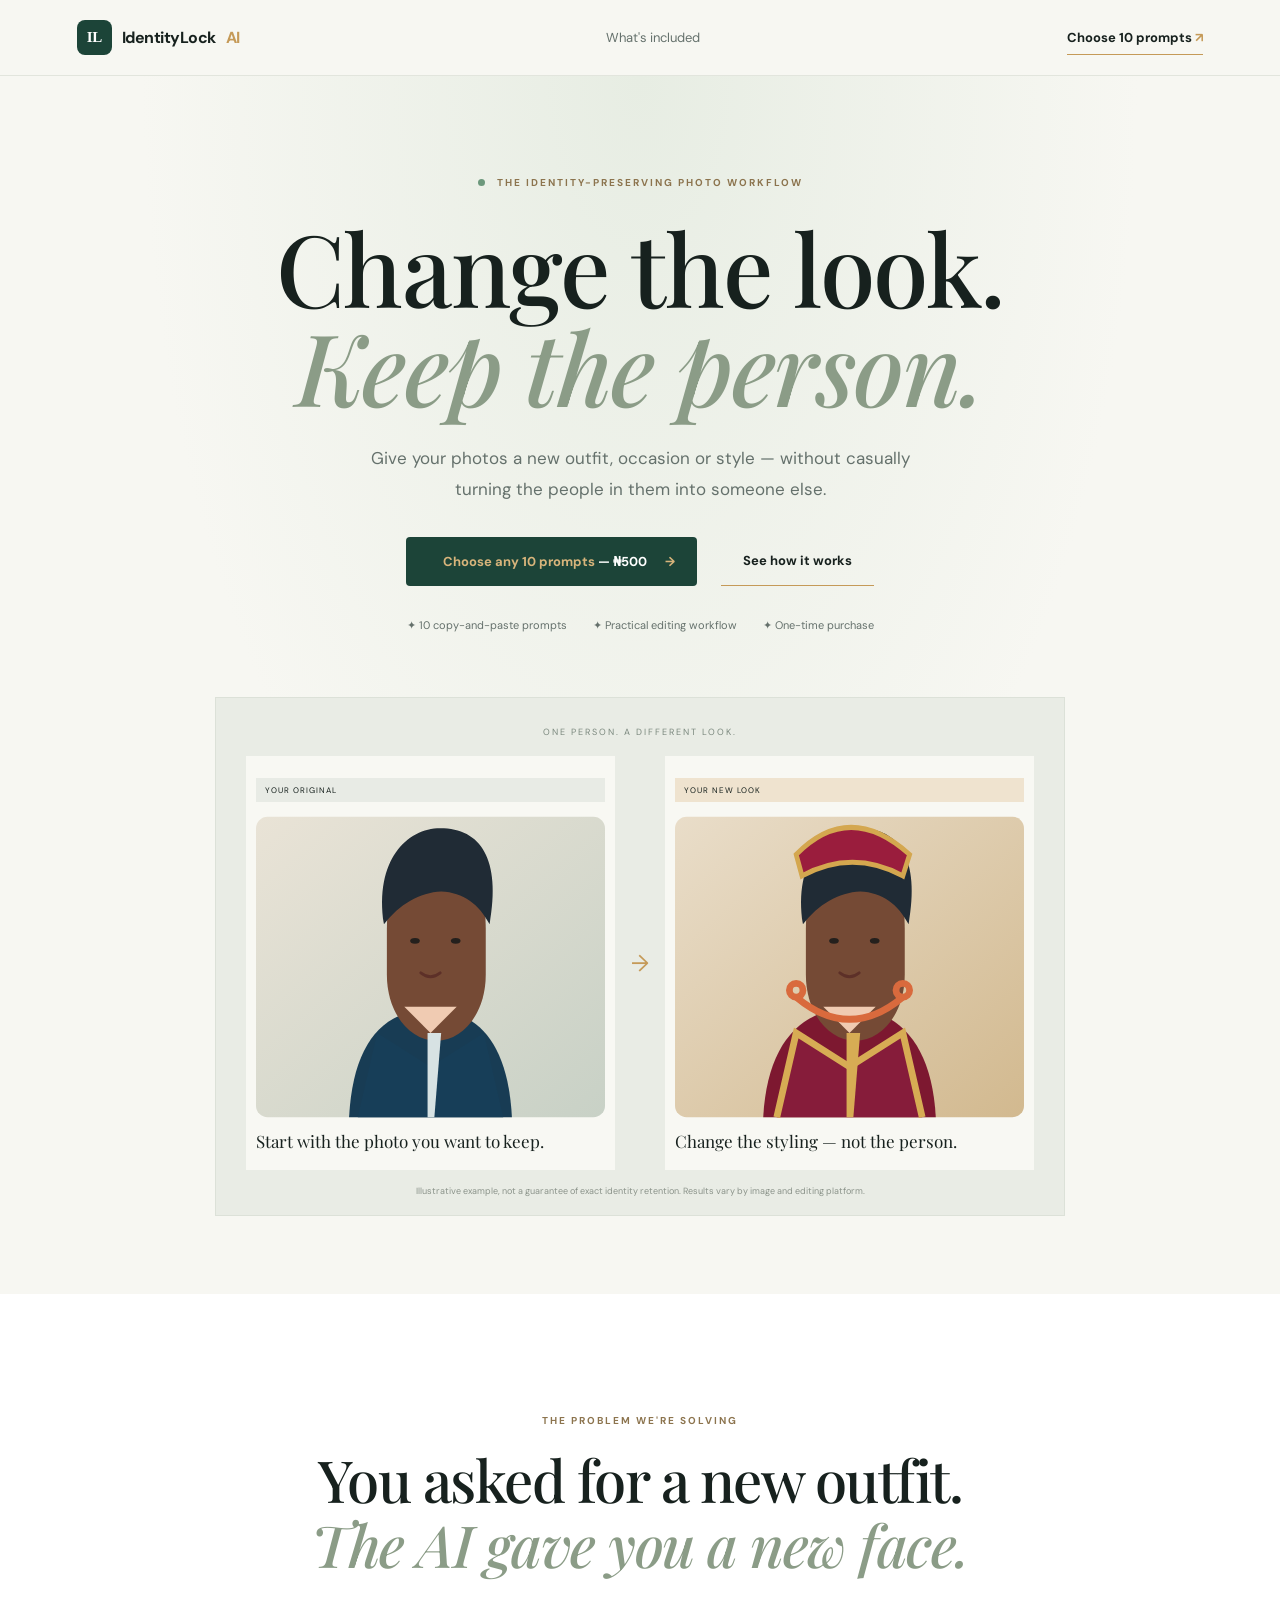
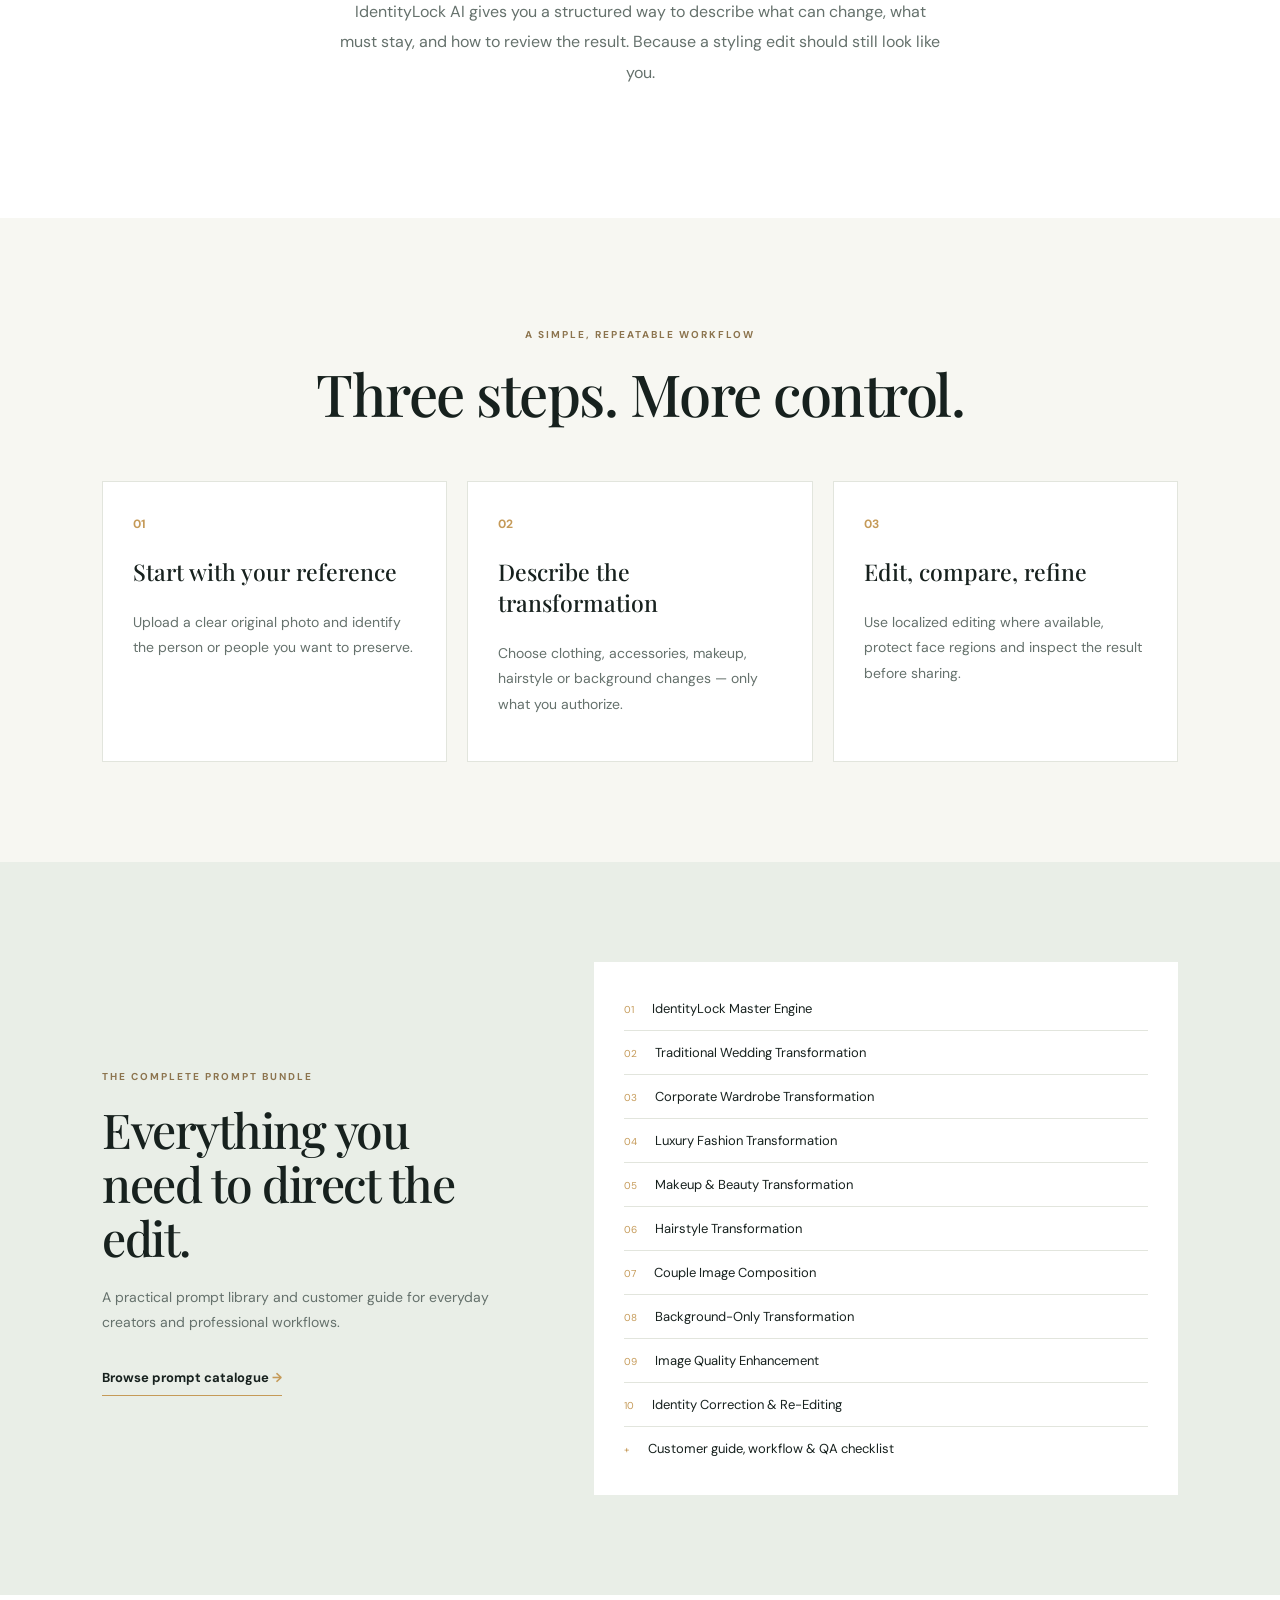
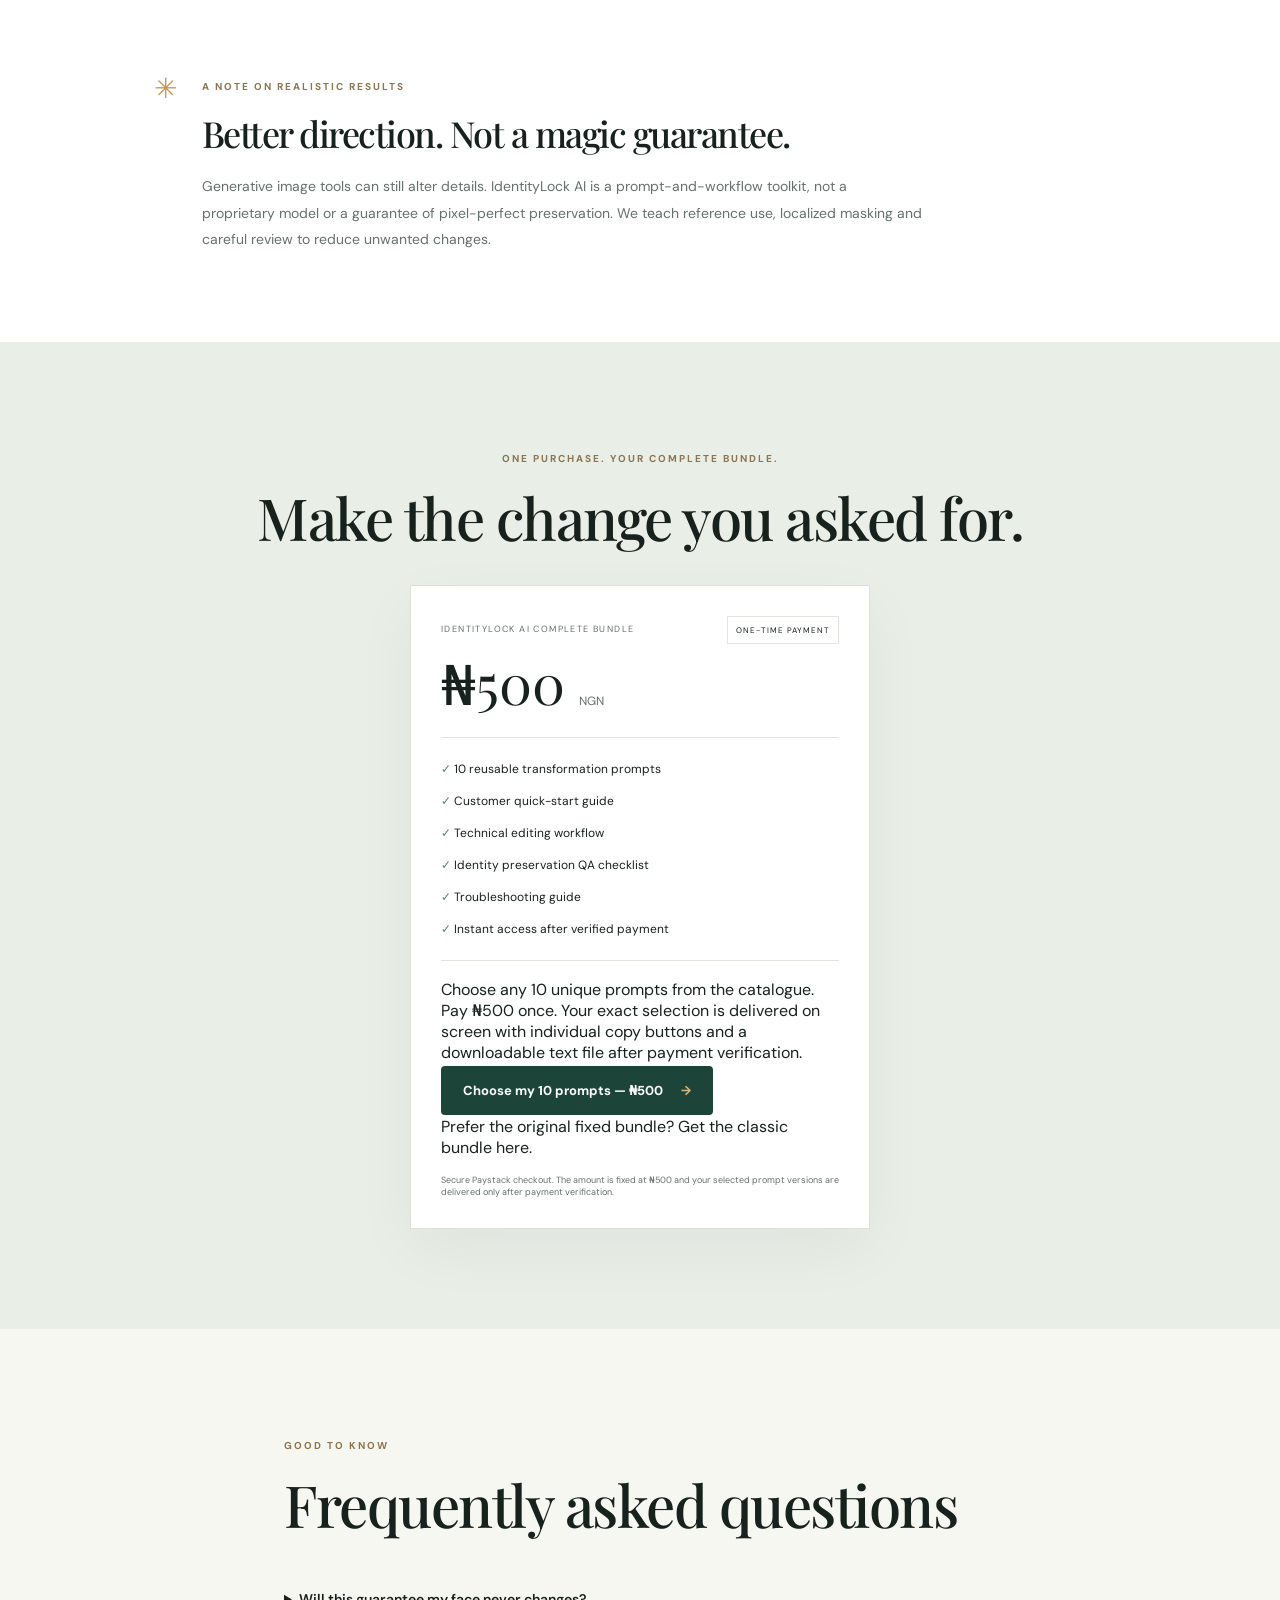
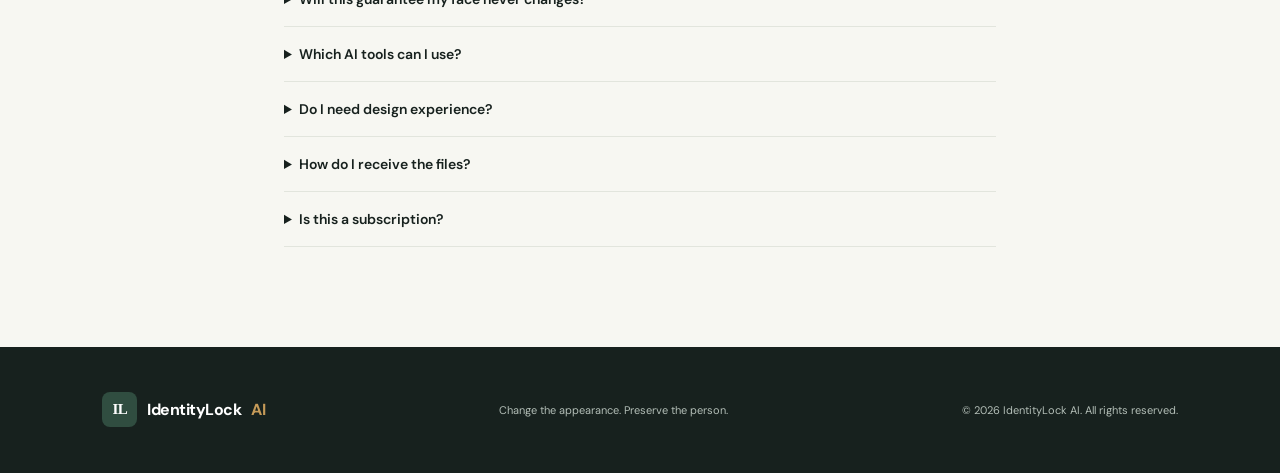
==== commit a1548b68: "Switch homepage purchase CTA to choose-any-10 prompt catalogue while retaining legacy bundle page" ====
--- a/index.html
+++ b/index.html
@@ -1,12 +1,16 @@
 <!doctype html>
 <html lang="en"><head><meta charset="utf-8"><meta name="viewport" content="width=device-width,initial-scale=1"><meta name="description" content="Transform clothing, accessories and styling while keeping the original person at the center. IdentityLock AI prompt bundle and practical editing workflow."><title>IdentityLock AI — Change the look. Keep the person.</title><link rel="preconnect" href="https://fonts.googleapis.com"><link href="https://fonts.googleapis.com/css2?family=DM+Sans:wght@400;500;600;700&family=Playfair+Display:wght@500;600;700&display=swap" rel="stylesheet"><link rel="stylesheet" href="/styles.css"></head>
-<body><nav class="nav"><a class="brand" href="#"><span class="mark">IL</span> IdentityLock <em>AI</em></a><a class="navlink" href="#whats-inside">What's included</a><a class="navcta" href="#get-access">Get the bundle <span>↗</span></a></nav>
-<main><section class="hero"><div class="eyebrow"><span class="dot"></span> <span data-home="hero.eyebrow">THE IDENTITY-PRESERVING PHOTO WORKFLOW</span></div><h1><span data-home="hero.title_line1">Change the look.</span><br><i data-home="hero.title_line2">Keep the person.</i></h1><p class="intro" data-home="hero.intro">Give your photos a new outfit, occasion or style — without casually turning the people in them into someone else.</p><div class="actions"><a class="primary" href="#get-access"><span data-home="hero.primary_cta">Get IdentityLock AI</span> — ₦500 <span>→</span></a><a class="secondary" href="#how-it-works"><span data-home="hero.secondary_cta">See how it works</span></a></div><div class="trust"><span data-home="hero.trust_1">✦ 10 copy-and-paste prompts</span><span data-home="hero.trust_2">✦ Practical editing workflow</span><span data-home="hero.trust_3">✦ One-time purchase</span></div>
+<body><nav class="nav"><a class="brand" href="#"><span class="mark">IL</span> IdentityLock <em>AI</em></a><a class="navlink" href="#whats-inside">What's included</a><a class="navcta" href="/catalogue.html">Choose 10 prompts <span>↗</span></a></nav>
+<main><section class="hero"><div class="eyebrow"><span class="dot"></span> <span data-home="hero.eyebrow">THE IDENTITY-PRESERVING PHOTO WORKFLOW</span></div><h1><span data-home="hero.title_line1">Change the look.</span><br><i data-home="hero.title_line2">Keep the person.</i></h1><p class="intro" data-home="hero.intro">Give your photos a new outfit, occasion or style — without casually turning the people in them into someone else.</p><div class="actions"><a class="primary" href="/catalogue.html"><span data-home="hero.primary_cta">Choose any 10 prompts</span> — ₦500 <span>→</span></a><a class="secondary" href="#how-it-works"><span data-home="hero.secondary_cta">See how it works</span></a></div><div class="trust"><span data-home="hero.trust_1">✦ 10 copy-and-paste prompts</span><span data-home="hero.trust_2">✦ Practical editing workflow</span><span data-home="hero.trust_3">✦ One-time purchase</span></div>
 <div class="visual"><div class="visual-label" data-home="visual.title">ONE PERSON. A DIFFERENT LOOK.</div><div class="visual-grid"><div class="visual-card"><span class="pill" data-home="visual.original_label">YOUR ORIGINAL</span><img class="visual-photo" data-home-image="visual.original_image_url" alt="Original reference photo" hidden><svg class="portrait" data-home-image-fallback viewBox="0 0 360 310" role="img" aria-label="Illustration of a woman in a casual navy outfit"><defs><linearGradient id="bg1" x2="1" y2="1"><stop stop-color="#e9e3d6"/><stop offset="1" stop-color="#c8d1c6"/></linearGradient></defs><rect width="360" height="310" rx="12" fill="url(#bg1)"/><path d="M96 310c4-76 35-111 84-111s80 35 84 111" fill="#183c54"/><path d="M135 115c0-57 25-88 51-88s51 31 51 88v48c0 39-23 68-51 68s-51-29-51-68z" fill="#754a35"/><path d="M132 111c-10-66 24-99 58-99 42 0 63 32 51 99-11-21-27-33-50-34-22 1-43 13-59 34" fill="#202b35"/><ellipse cx="164" cy="128" rx="5" ry="3" fill="#24201d"/><ellipse cx="206" cy="128" rx="5" ry="3" fill="#24201d"/><path d="M170 161q10 8 20 0" fill="none" stroke="#5d3028" stroke-width="3" stroke-linecap="round"/><path d="M153 196l27 27 27-27" fill="#f0cbb2"/><path d="M105 310l20-87 55 35 55-35 20 87" fill="#173e58"/><path d="M177 223h14l-7 87h-7z" fill="#d7e2e3"/></svg><p data-home="visual.original_caption">Start with the photo you want to keep.</p></div><div class="visual-arrow">→</div><div class="visual-card"><span class="pill gold" data-home="visual.new_label">YOUR NEW LOOK</span><img class="visual-photo" data-home-image="visual.new_image_url" alt="Transformed look photo" hidden><svg class="portrait" data-home-image-fallback viewBox="0 0 360 310" role="img" aria-label="Illustration of the same woman in elegant red traditional attire and coral accessories"><defs><linearGradient id="bg2" x2="1" y2="1"><stop stop-color="#e9ddc9"/><stop offset="1" stop-color="#d2b98f"/></linearGradient></defs><rect width="360" height="310" rx="12" fill="url(#bg2)"/><path d="M91 310c4-76 39-112 89-112s85 36 89 112" fill="#7d1830"/><path d="M135 115c0-57 25-88 51-88s51 31 51 88v48c0 39-23 68-51 68s-51-29-51-68z" fill="#754a35"/><path d="M132 111c-10-66 24-99 58-99 42 0 63 32 51 99-11-21-27-33-50-34-22 1-43 13-59 34" fill="#202b35"/><path d="M125 39q55-56 117 0l-7 22q-52-28-104 0z" fill="#9a1d3d" stroke="#d4a74f" stroke-width="5"/><ellipse cx="164" cy="128" rx="5" ry="3" fill="#24201d"/><ellipse cx="206" cy="128" rx="5" ry="3" fill="#24201d"/><path d="M170 161q10 8 20 0" fill="none" stroke="#5d3028" stroke-width="3" stroke-linecap="round"/><path d="M153 196l27 27 27-27" fill="#f0cbb2"/><path d="M105 310l20-87 55 35 55-35 20 87" fill="#861c3a" stroke="#d7ac54" stroke-width="7"/><path d="M177 223h14l-7 87h-7z" fill="#d7ac54"/><g fill="none" stroke="#d96a3d" stroke-width="7"><circle cx="125" cy="179" r="7"/><circle cx="235" cy="179" r="7"/><path d="M125 186q55 46 110 0"/></g></svg><p data-home="visual.new_caption">Change the styling — not the person.</p></div></div><small data-home="visual.disclaimer">Illustrative example, not a guarantee of exact identity retention. Results vary by image and editing platform.</small></div></section>
 <section class="manifesto"><p class="eyebrow" data-home="manifesto.eyebrow">THE PROBLEM WE'RE SOLVING</p><h2><span data-home="manifesto.title_line1">You asked for a new outfit.</span><br><i data-home="manifesto.title_line2">The AI gave you a new face.</i></h2><p data-home="manifesto.body">IdentityLock AI gives you a structured way to describe what can change, what must stay, and how to review the result. Because a styling edit should still look like you.</p></section>
 <section id="how-it-works" class="steps"><p class="eyebrow" data-home="steps.eyebrow">A SIMPLE, REPEATABLE WORKFLOW</p><h2 data-home="steps.title">Three steps. More control.</h2><div class="stepgrid"><article><b>01</b><h3 data-home="steps.step1_title">Start with your reference</h3><p data-home="steps.step1_body">Upload a clear original photo and identify the person or people you want to preserve.</p></article><article><b>02</b><h3 data-home="steps.step2_title">Describe the transformation</h3><p data-home="steps.step2_body">Choose clothing, accessories, makeup, hairstyle or background changes — only what you authorize.</p></article><article><b>03</b><h3 data-home="steps.step3_title">Edit, compare, refine</h3><p data-home="steps.step3_body">Use localized editing where available, protect face regions and inspect the result before sharing.</p></article></div></section>
-<section id="whats-inside" class="inside"><div><p class="eyebrow" data-home="bundle.eyebrow">THE COMPLETE PROMPT BUNDLE</p><h2 data-home="bundle.title">Everything you need to direct the edit.</h2><p class="muted" data-home="bundle.body">A practical prompt library and customer guide for everyday creators and professional workflows.</p><a class="textlink" href="#get-access">Get instant access <span>→</span></a></div><div class="contents" data-home-list="bundle.items"><div><span>01</span> IdentityLock Master Engine</div><div><span>02</span> Traditional Wedding Transformation</div><div><span>03</span> Corporate Wardrobe Transformation</div><div><span>04</span> Luxury Fashion Transformation</div><div><span>05</span> Makeup & Beauty Transformation</div><div><span>06</span> Hairstyle Transformation</div><div><span>07</span> Couple Image Composition</div><div><span>08</span> Background-Only Transformation</div><div><span>09</span> Image Quality Enhancement</div><div><span>10</span> Identity Correction & Re-Editing</div><div><span>+</span> Customer guide, workflow & QA checklist</div></div></section>
+<section id="whats-inside" class="inside"><div><p class="eyebrow" data-home="bundle.eyebrow">THE COMPLETE PROMPT BUNDLE</p><h2 data-home="bundle.title">Everything you need to direct the edit.</h2><p class="muted" data-home="bundle.body">A practical prompt library and customer guide for everyday creators and professional workflows.</p><a class="textlink" href="/catalogue.html">Browse prompt catalogue <span>→</span></a></div><div class="contents" data-home-list="bundle.items"><div><span>01</span> IdentityLock Master Engine</div><div><span>02</span> Traditional Wedding Transformation</div><div><span>03</span> Corporate Wardrobe Transformation</div><div><span>04</span> Luxury Fashion Transformation</div><div><span>05</span> Makeup & Beauty Transformation</div><div><span>06</span> Hairstyle Transformation</div><div><span>07</span> Couple Image Composition</div><div><span>08</span> Background-Only Transformation</div><div><span>09</span> Image Quality Enhancement</div><div><span>10</span> Identity Correction & Re-Editing</div><div><span>+</span> Customer guide, workflow & QA checklist</div></div></section>
 <section class="honest"><div class="honest-icon">✳</div><div><p class="eyebrow" data-home="honest.eyebrow">A NOTE ON REALISTIC RESULTS</p><h2 data-home="honest.title">Better direction. Not a magic guarantee.</h2><p data-home="honest.body">Generative image tools can still alter details. IdentityLock AI is a prompt-and-workflow toolkit, not a proprietary model or a guarantee of pixel-perfect preservation. We teach reference use, localized masking and careful review to reduce unwanted changes.</p></div></section>
-<section id="get-access" class="buy"><p class="eyebrow" data-home="buy.eyebrow">ONE PURCHASE. YOUR COMPLETE BUNDLE.</p><h2 data-home="buy.title">Make the change you asked for.</h2><div class="pricecard"><div class="pricehead"><div><span class="small" data-home="buy.bundle_title">IDENTITYLOCK AI COMPLETE BUNDLE</span><div class="price">₦500 <small>NGN</small></div></div><span class="once">ONE-TIME PAYMENT</span></div><ul data-home-list="buy.features"><li>✓ 10 reusable transformation prompts</li><li>✓ Customer quick-start guide</li><li>✓ Technical editing workflow</li><li>✓ Identity preservation QA checklist</li><li>✓ Troubleshooting guide</li><li>✓ Instant access after verified payment</li></ul><form id="checkout"><label for="email">Email address for your receipt and access</label><input id="email" name="email" type="email" placeholder="you@example.com" required><button id="pay" type="submit">Get instant access — ₦500 <span>→</span></button><p id="status" role="status"></p></form><small class="secure">Secure checkout powered by Paystack. Payment is verified before files are released.</small></div></section>
+<section id="get-access" class="buy"><p class="eyebrow" data-home="buy.eyebrow">ONE PURCHASE. YOUR COMPLETE BUNDLE.</p><h2 data-home="buy.title">Make the change you asked for.</h2><div class="pricecard"><div class="pricehead"><div><span class="small" data-home="buy.bundle_title">IDENTITYLOCK AI COMPLETE BUNDLE</span><div class="price">₦500 <small>NGN</small></div></div><span class="once">ONE-TIME PAYMENT</span></div><ul data-home-list="buy.features"><li>✓ 10 reusable transformation prompts</li><li>✓ Customer quick-start guide</li><li>✓ Technical editing workflow</li><li>✓ Identity preservation QA checklist</li><li>✓ Troubleshooting guide</li><li>✓ Instant access after verified payment</li></ul><div class="selection-cta">
+<p>Choose any 10 unique prompts from the catalogue. Pay ₦500 once. Your exact selection is delivered on screen with individual copy buttons and a downloadable text file after payment verification.</p>
+<a class="primary" href="/catalogue.html">Choose my 10 prompts — ₦500 <span>→</span></a>
+<p class="legacy-link">Prefer the original fixed bundle? <a href="/legacy-bundle.html">Get the classic bundle here.</a></p>
+</div><small class="secure">Secure Paystack checkout. The amount is fixed at ₦500 and your selected prompt versions are delivered only after payment verification.</small></div></section>
 <section class="faq" data-home-faq><p class="eyebrow" data-home="faq.eyebrow">GOOD TO KNOW</p><h2 data-home="faq.title">Frequently asked questions</h2><details><summary>Will this guarantee my face never changes?</summary><p>No. No text prompt can guarantee pixel-perfect identity preservation across all generative tools. The bundle prioritizes preservation and explains techniques that can reduce unwanted changes.</p></details><details><summary>Which AI tools can I use?</summary><p>The prompts are designed to be adapted to image-editing tools that accept reference images. Features such as masking and localized inpainting depend on the platform.</p></details><details><summary>Do I need design experience?</summary><p>No. The customer guide walks you through uploading a reference, describing the edit and checking the result.</p></details><details><summary>How do I receive the files?</summary><p>After successful payment verification, you'll receive access to the digital bundle through the secure delivery flow.</p></details><details><summary>Is this a subscription?</summary><p>No. The listed price is a one-time payment for the current bundle.</p></details></section></main>
-<footer><a class="brand" href="#"><span class="mark">IL</span> IdentityLock <em>AI</em></a><p>Change the appearance. Preserve the person.</p><small>© 2026 IdentityLock AI. All rights reserved.</small></footer><script src="/vendor/supabase.min.js"></script><script src="/homepage.js"></script><script src="/script.js"></script></body></html>+<footer><a class="brand" href="#"><span class="mark">IL</span> IdentityLock <em>AI</em></a><p>Change the appearance. Preserve the person.</p><small>© 2026 IdentityLock AI. All rights reserved.</small></footer><script src="/vendor/supabase.min.js"></script><script src="/homepage.js"></script></body></html>
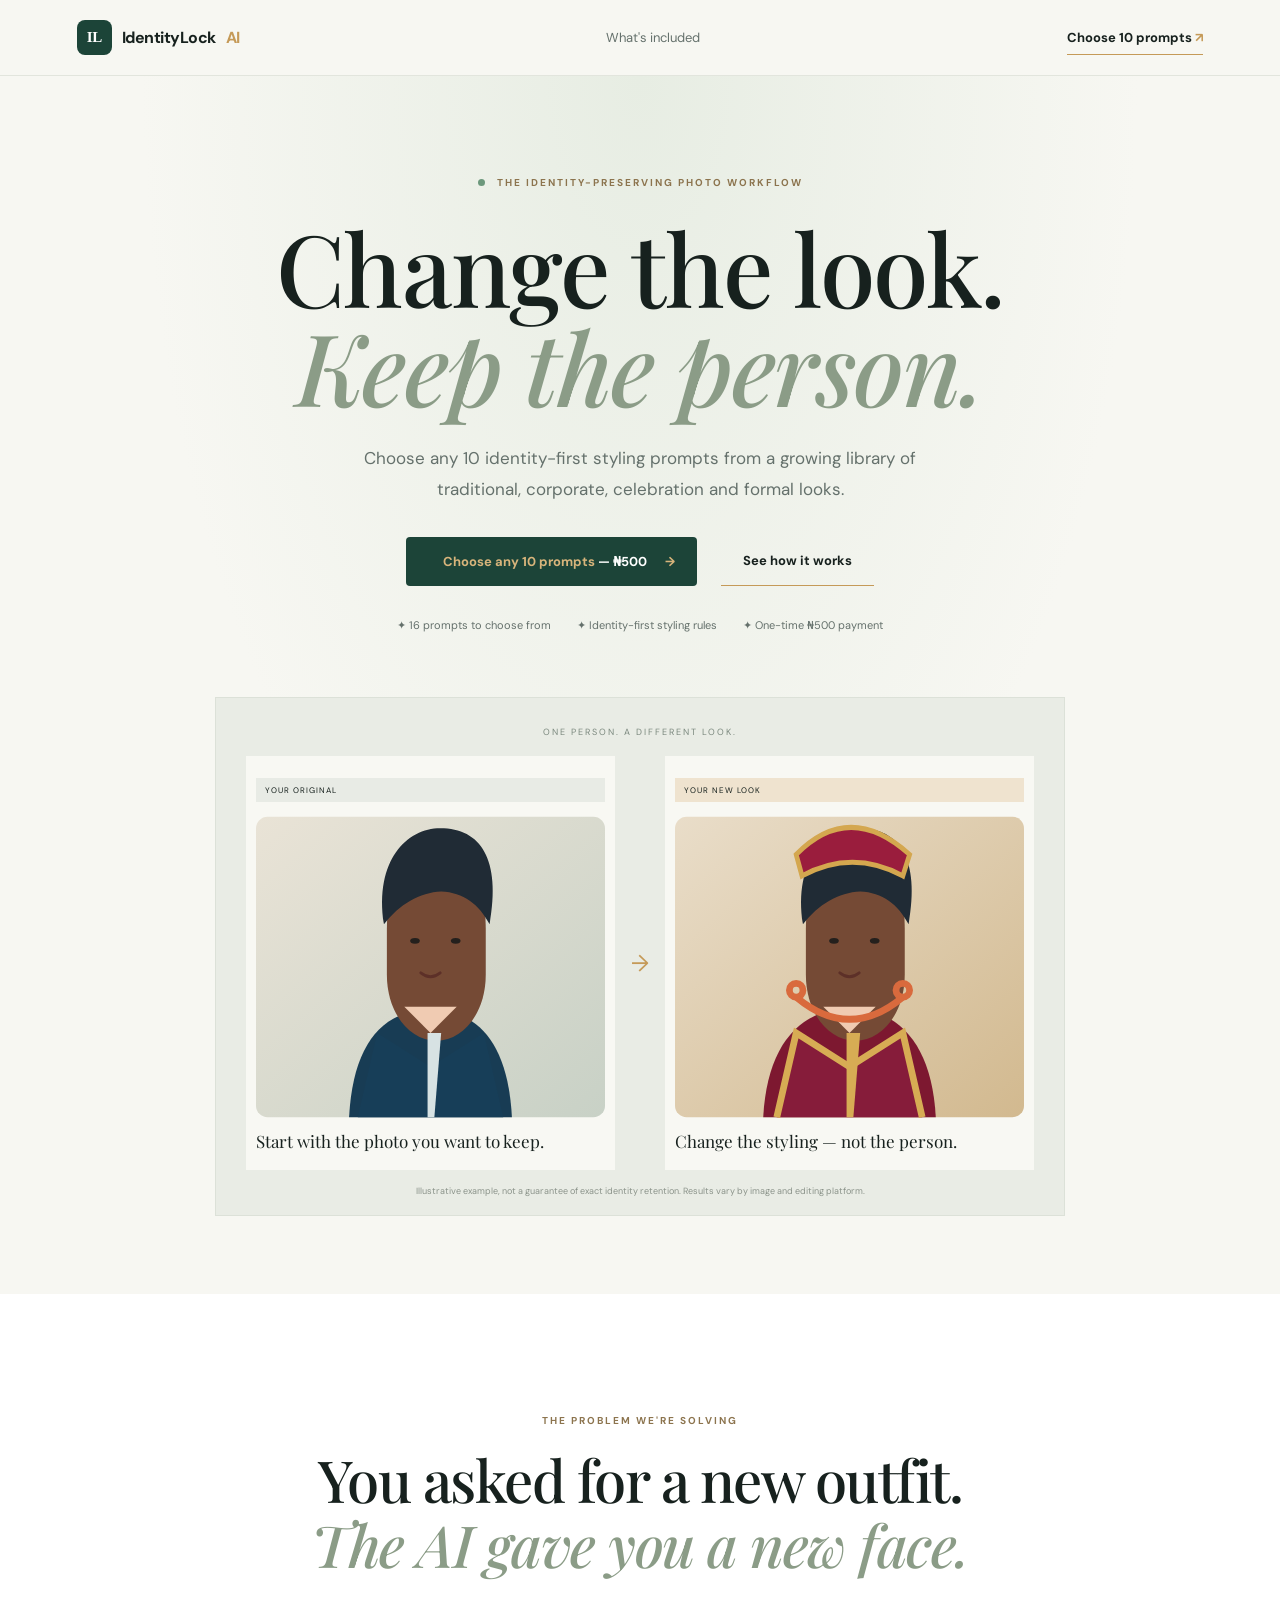
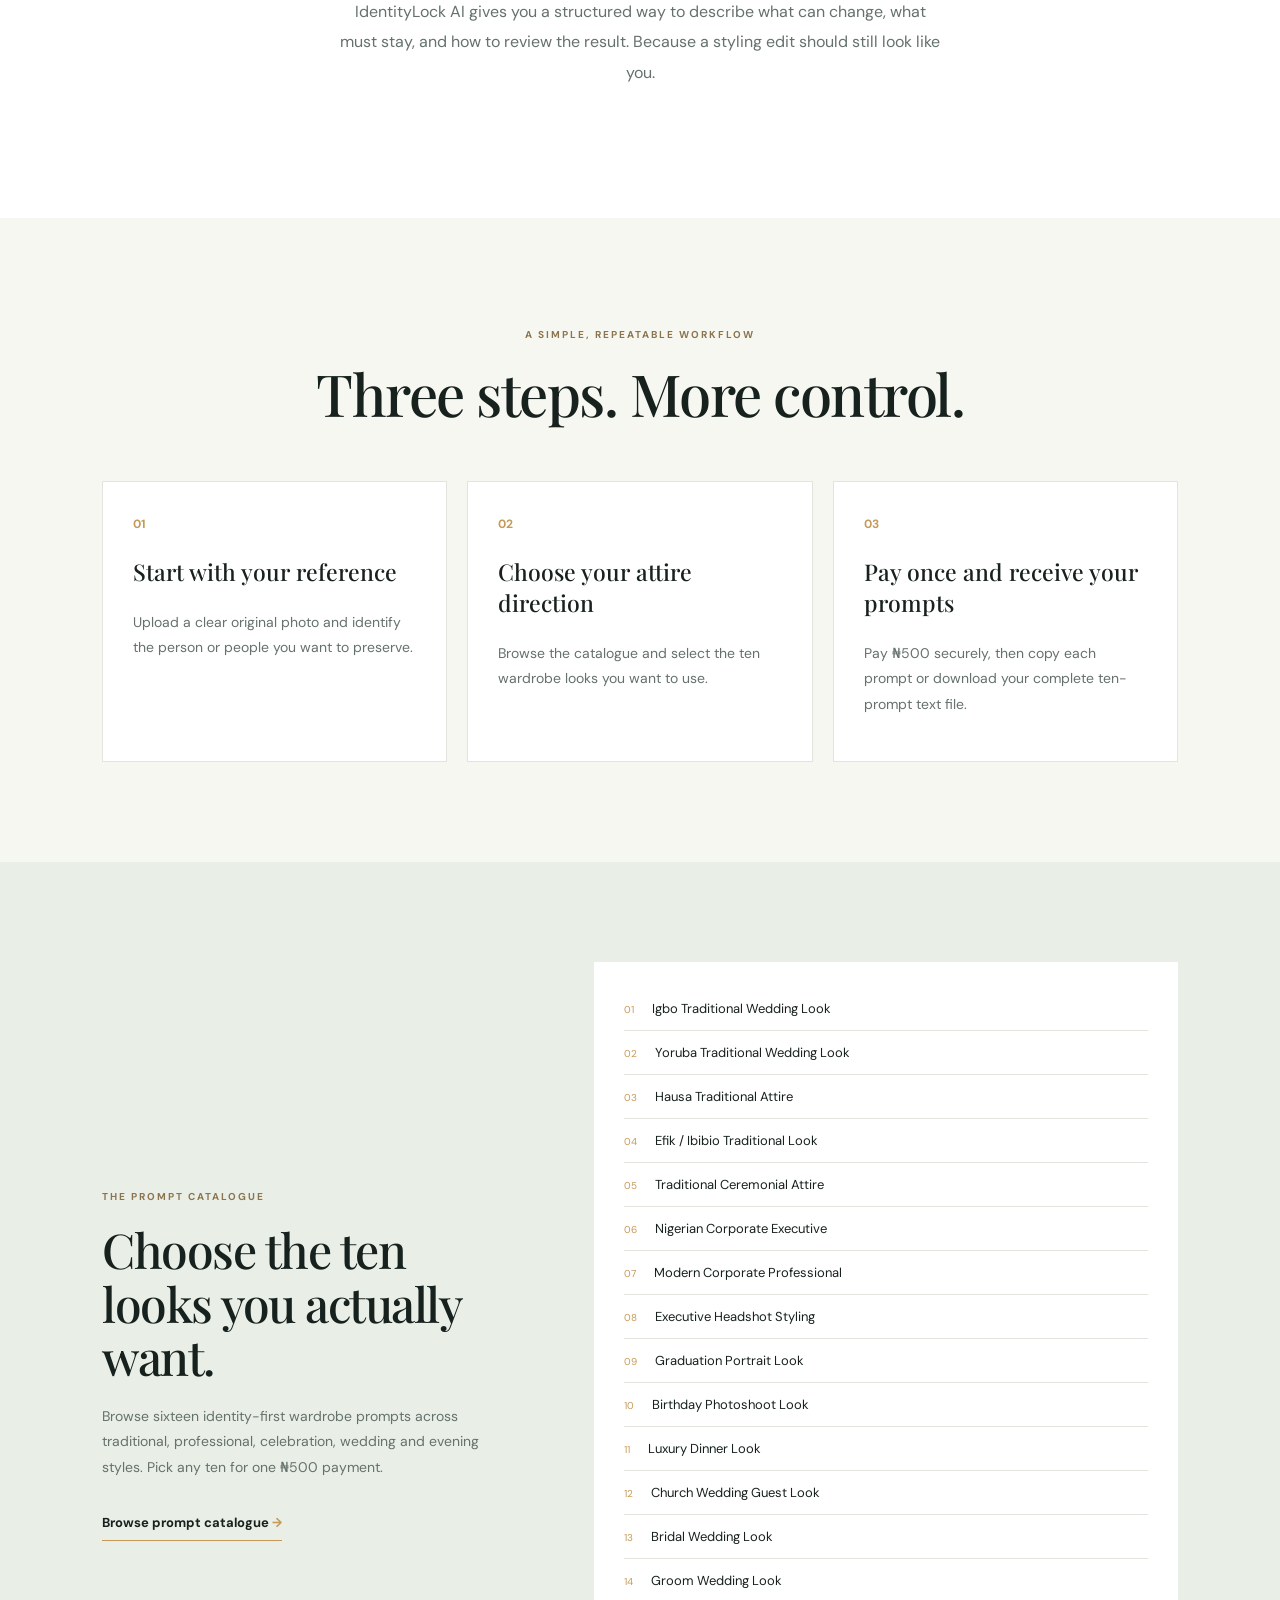
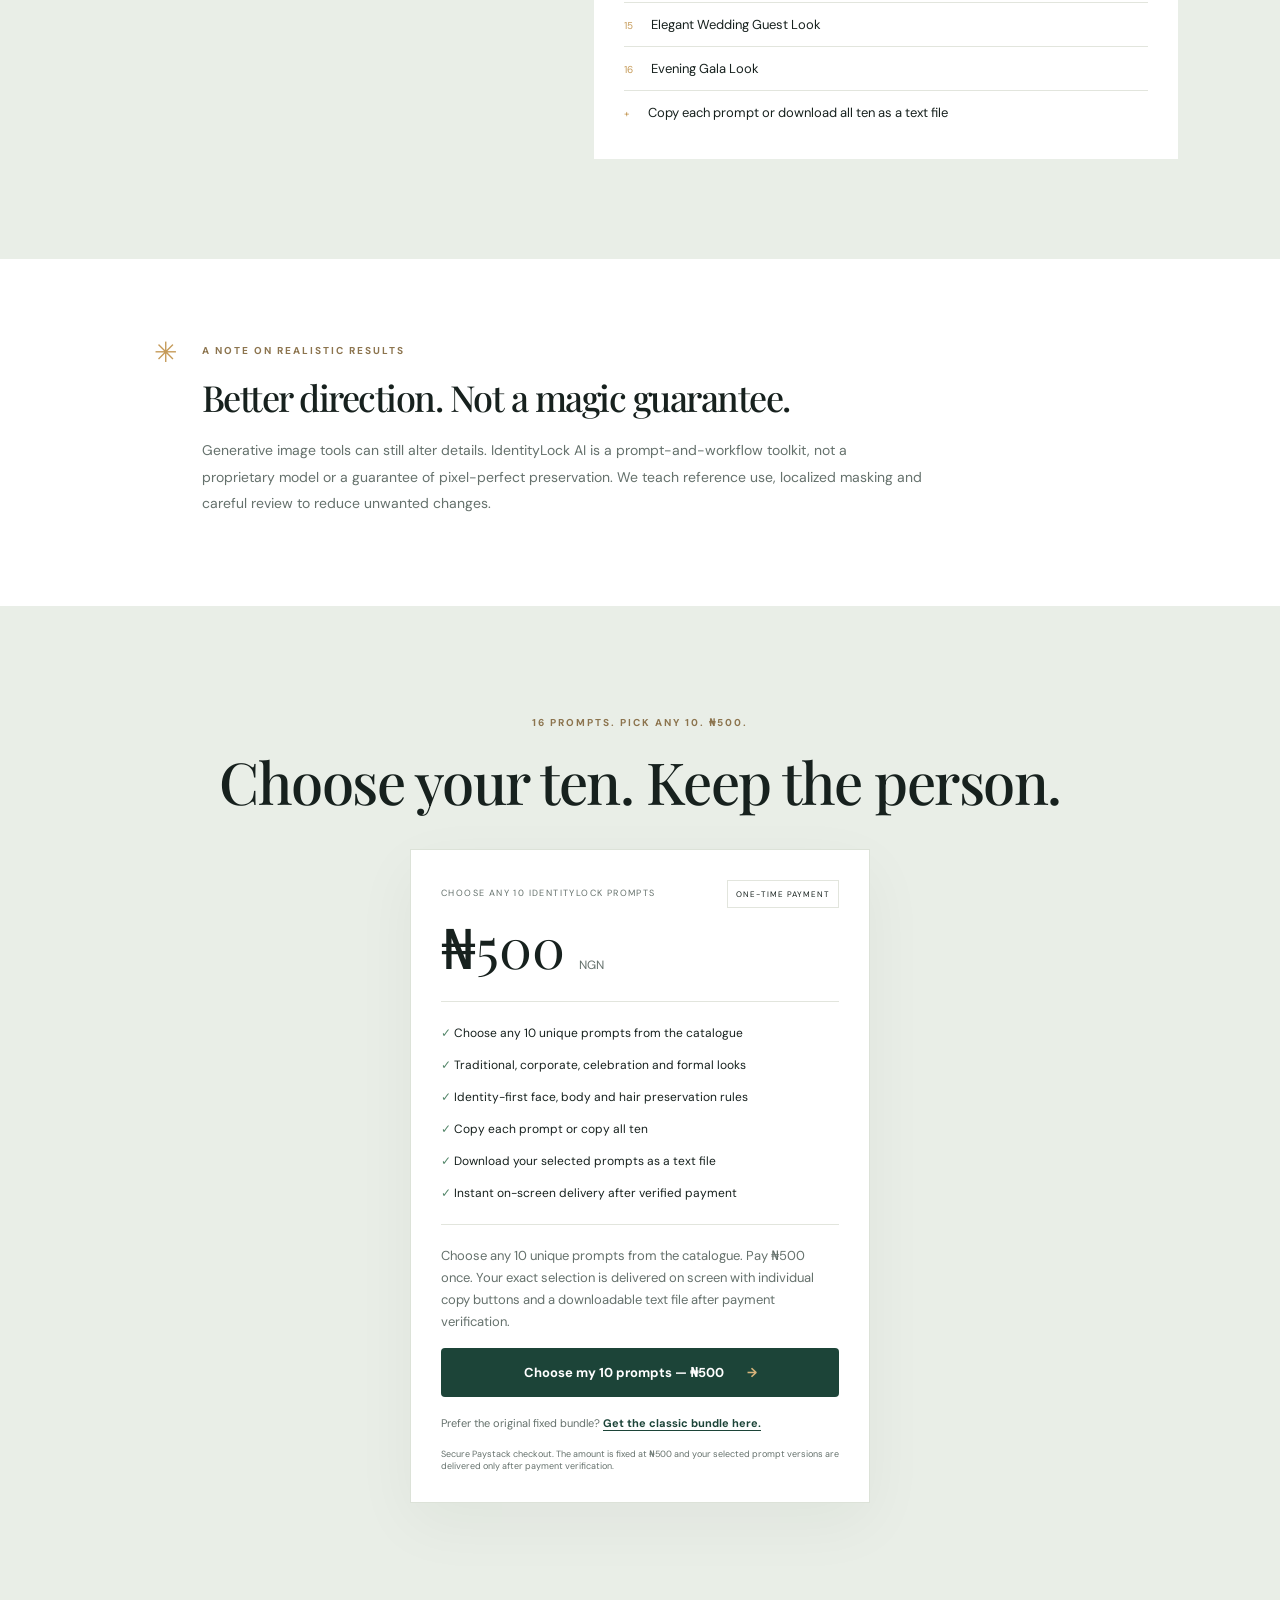
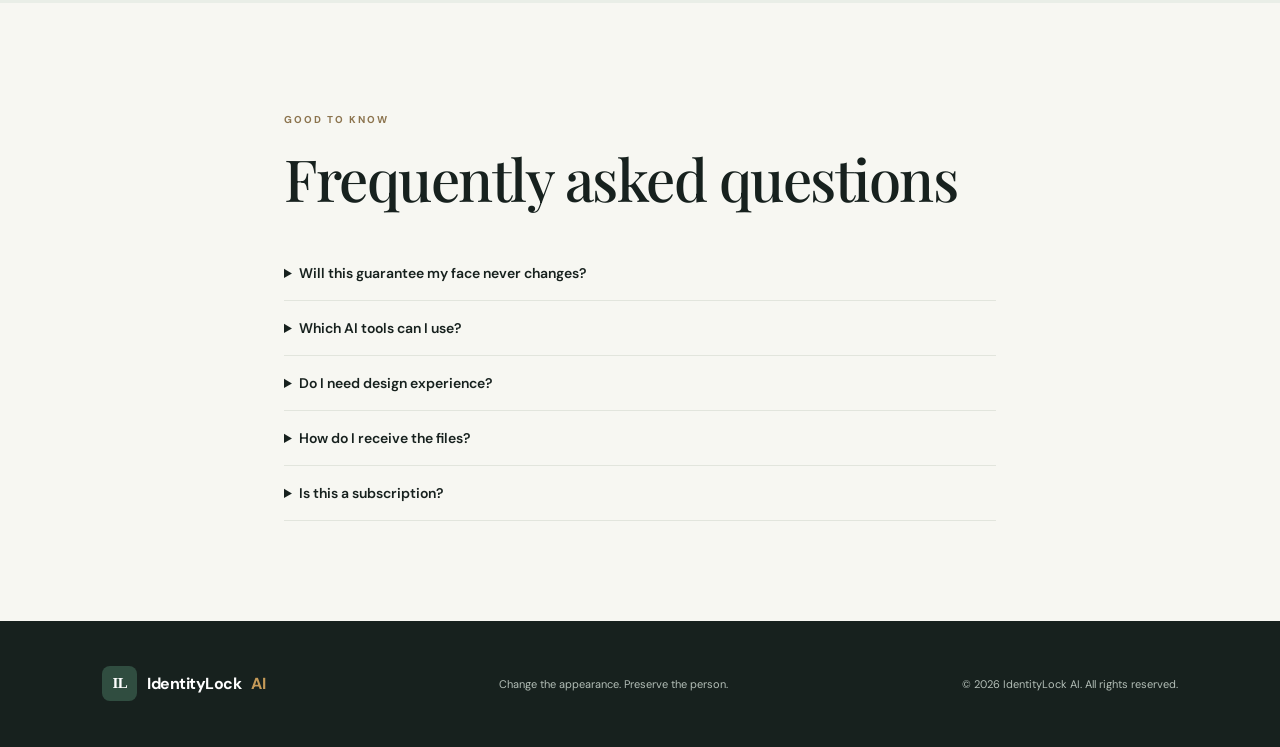
==== commit 656e960d: "Update homepage fallback copy and catalogue listing for choose-any-ten offer" ====
--- a/index.html
+++ b/index.html
@@ -1,13 +1,13 @@
 <!doctype html>
 <html lang="en"><head><meta charset="utf-8"><meta name="viewport" content="width=device-width,initial-scale=1"><meta name="description" content="Transform clothing, accessories and styling while keeping the original person at the center. IdentityLock AI prompt bundle and practical editing workflow."><title>IdentityLock AI — Change the look. Keep the person.</title><link rel="preconnect" href="https://fonts.googleapis.com"><link href="https://fonts.googleapis.com/css2?family=DM+Sans:wght@400;500;600;700&family=Playfair+Display:wght@500;600;700&display=swap" rel="stylesheet"><link rel="stylesheet" href="/styles.css"></head>
 <body><nav class="nav"><a class="brand" href="#"><span class="mark">IL</span> IdentityLock <em>AI</em></a><a class="navlink" href="#whats-inside">What's included</a><a class="navcta" href="/catalogue.html">Choose 10 prompts <span>↗</span></a></nav>
-<main><section class="hero"><div class="eyebrow"><span class="dot"></span> <span data-home="hero.eyebrow">THE IDENTITY-PRESERVING PHOTO WORKFLOW</span></div><h1><span data-home="hero.title_line1">Change the look.</span><br><i data-home="hero.title_line2">Keep the person.</i></h1><p class="intro" data-home="hero.intro">Give your photos a new outfit, occasion or style — without casually turning the people in them into someone else.</p><div class="actions"><a class="primary" href="/catalogue.html"><span data-home="hero.primary_cta">Choose any 10 prompts</span> — ₦500 <span>→</span></a><a class="secondary" href="#how-it-works"><span data-home="hero.secondary_cta">See how it works</span></a></div><div class="trust"><span data-home="hero.trust_1">✦ 10 copy-and-paste prompts</span><span data-home="hero.trust_2">✦ Practical editing workflow</span><span data-home="hero.trust_3">✦ One-time purchase</span></div>
+<main><section class="hero"><div class="eyebrow"><span class="dot"></span> <span data-home="hero.eyebrow">THE IDENTITY-PRESERVING PHOTO WORKFLOW</span></div><h1><span data-home="hero.title_line1">Change the look.</span><br><i data-home="hero.title_line2">Keep the person.</i></h1><p class="intro" data-home="hero.intro">Choose any 10 identity-first styling prompts from a growing library of traditional, corporate, celebration and formal looks.</p><div class="actions"><a class="primary" href="/catalogue.html"><span data-home="hero.primary_cta">Choose any 10 prompts</span> — ₦500 <span>→</span></a><a class="secondary" href="#how-it-works"><span data-home="hero.secondary_cta">See how it works</span></a></div><div class="trust"><span data-home="hero.trust_1">✦ 16 prompts to choose from</span><span data-home="hero.trust_2">✦ Identity-first styling rules</span><span data-home="hero.trust_3">✦ One-time ₦500 payment</span></div>
 <div class="visual"><div class="visual-label" data-home="visual.title">ONE PERSON. A DIFFERENT LOOK.</div><div class="visual-grid"><div class="visual-card"><span class="pill" data-home="visual.original_label">YOUR ORIGINAL</span><img class="visual-photo" data-home-image="visual.original_image_url" alt="Original reference photo" hidden><svg class="portrait" data-home-image-fallback viewBox="0 0 360 310" role="img" aria-label="Illustration of a woman in a casual navy outfit"><defs><linearGradient id="bg1" x2="1" y2="1"><stop stop-color="#e9e3d6"/><stop offset="1" stop-color="#c8d1c6"/></linearGradient></defs><rect width="360" height="310" rx="12" fill="url(#bg1)"/><path d="M96 310c4-76 35-111 84-111s80 35 84 111" fill="#183c54"/><path d="M135 115c0-57 25-88 51-88s51 31 51 88v48c0 39-23 68-51 68s-51-29-51-68z" fill="#754a35"/><path d="M132 111c-10-66 24-99 58-99 42 0 63 32 51 99-11-21-27-33-50-34-22 1-43 13-59 34" fill="#202b35"/><ellipse cx="164" cy="128" rx="5" ry="3" fill="#24201d"/><ellipse cx="206" cy="128" rx="5" ry="3" fill="#24201d"/><path d="M170 161q10 8 20 0" fill="none" stroke="#5d3028" stroke-width="3" stroke-linecap="round"/><path d="M153 196l27 27 27-27" fill="#f0cbb2"/><path d="M105 310l20-87 55 35 55-35 20 87" fill="#173e58"/><path d="M177 223h14l-7 87h-7z" fill="#d7e2e3"/></svg><p data-home="visual.original_caption">Start with the photo you want to keep.</p></div><div class="visual-arrow">→</div><div class="visual-card"><span class="pill gold" data-home="visual.new_label">YOUR NEW LOOK</span><img class="visual-photo" data-home-image="visual.new_image_url" alt="Transformed look photo" hidden><svg class="portrait" data-home-image-fallback viewBox="0 0 360 310" role="img" aria-label="Illustration of the same woman in elegant red traditional attire and coral accessories"><defs><linearGradient id="bg2" x2="1" y2="1"><stop stop-color="#e9ddc9"/><stop offset="1" stop-color="#d2b98f"/></linearGradient></defs><rect width="360" height="310" rx="12" fill="url(#bg2)"/><path d="M91 310c4-76 39-112 89-112s85 36 89 112" fill="#7d1830"/><path d="M135 115c0-57 25-88 51-88s51 31 51 88v48c0 39-23 68-51 68s-51-29-51-68z" fill="#754a35"/><path d="M132 111c-10-66 24-99 58-99 42 0 63 32 51 99-11-21-27-33-50-34-22 1-43 13-59 34" fill="#202b35"/><path d="M125 39q55-56 117 0l-7 22q-52-28-104 0z" fill="#9a1d3d" stroke="#d4a74f" stroke-width="5"/><ellipse cx="164" cy="128" rx="5" ry="3" fill="#24201d"/><ellipse cx="206" cy="128" rx="5" ry="3" fill="#24201d"/><path d="M170 161q10 8 20 0" fill="none" stroke="#5d3028" stroke-width="3" stroke-linecap="round"/><path d="M153 196l27 27 27-27" fill="#f0cbb2"/><path d="M105 310l20-87 55 35 55-35 20 87" fill="#861c3a" stroke="#d7ac54" stroke-width="7"/><path d="M177 223h14l-7 87h-7z" fill="#d7ac54"/><g fill="none" stroke="#d96a3d" stroke-width="7"><circle cx="125" cy="179" r="7"/><circle cx="235" cy="179" r="7"/><path d="M125 186q55 46 110 0"/></g></svg><p data-home="visual.new_caption">Change the styling — not the person.</p></div></div><small data-home="visual.disclaimer">Illustrative example, not a guarantee of exact identity retention. Results vary by image and editing platform.</small></div></section>
 <section class="manifesto"><p class="eyebrow" data-home="manifesto.eyebrow">THE PROBLEM WE'RE SOLVING</p><h2><span data-home="manifesto.title_line1">You asked for a new outfit.</span><br><i data-home="manifesto.title_line2">The AI gave you a new face.</i></h2><p data-home="manifesto.body">IdentityLock AI gives you a structured way to describe what can change, what must stay, and how to review the result. Because a styling edit should still look like you.</p></section>
-<section id="how-it-works" class="steps"><p class="eyebrow" data-home="steps.eyebrow">A SIMPLE, REPEATABLE WORKFLOW</p><h2 data-home="steps.title">Three steps. More control.</h2><div class="stepgrid"><article><b>01</b><h3 data-home="steps.step1_title">Start with your reference</h3><p data-home="steps.step1_body">Upload a clear original photo and identify the person or people you want to preserve.</p></article><article><b>02</b><h3 data-home="steps.step2_title">Describe the transformation</h3><p data-home="steps.step2_body">Choose clothing, accessories, makeup, hairstyle or background changes — only what you authorize.</p></article><article><b>03</b><h3 data-home="steps.step3_title">Edit, compare, refine</h3><p data-home="steps.step3_body">Use localized editing where available, protect face regions and inspect the result before sharing.</p></article></div></section>
-<section id="whats-inside" class="inside"><div><p class="eyebrow" data-home="bundle.eyebrow">THE COMPLETE PROMPT BUNDLE</p><h2 data-home="bundle.title">Everything you need to direct the edit.</h2><p class="muted" data-home="bundle.body">A practical prompt library and customer guide for everyday creators and professional workflows.</p><a class="textlink" href="/catalogue.html">Browse prompt catalogue <span>→</span></a></div><div class="contents" data-home-list="bundle.items"><div><span>01</span> IdentityLock Master Engine</div><div><span>02</span> Traditional Wedding Transformation</div><div><span>03</span> Corporate Wardrobe Transformation</div><div><span>04</span> Luxury Fashion Transformation</div><div><span>05</span> Makeup & Beauty Transformation</div><div><span>06</span> Hairstyle Transformation</div><div><span>07</span> Couple Image Composition</div><div><span>08</span> Background-Only Transformation</div><div><span>09</span> Image Quality Enhancement</div><div><span>10</span> Identity Correction & Re-Editing</div><div><span>+</span> Customer guide, workflow & QA checklist</div></div></section>
+<section id="how-it-works" class="steps"><p class="eyebrow" data-home="steps.eyebrow">A SIMPLE, REPEATABLE WORKFLOW</p><h2 data-home="steps.title">Three steps. More control.</h2><div class="stepgrid"><article><b>01</b><h3 data-home="steps.step1_title">Start with your reference</h3><p data-home="steps.step1_body">Upload a clear original photo and identify the person or people you want to preserve.</p></article><article><b>02</b><h3 data-home="steps.step2_title">Choose your attire direction</h3><p data-home="steps.step2_body">Browse the catalogue and select the ten wardrobe looks you want to use.</p></article><article><b>03</b><h3 data-home="steps.step3_title">Pay once and receive your prompts</h3><p data-home="steps.step3_body">Pay ₦500 securely, then copy each prompt or download your complete ten-prompt text file.</p></article></div></section>
+<section id="whats-inside" class="inside"><div><p class="eyebrow" data-home="bundle.eyebrow">THE PROMPT CATALOGUE</p><h2 data-home="bundle.title">Choose the ten looks you actually want.</h2><p class="muted" data-home="bundle.body">Browse sixteen identity-first wardrobe prompts across traditional, professional, celebration, wedding and evening styles. Pick any ten for one ₦500 payment.</p><a class="textlink" href="/catalogue.html">Browse prompt catalogue <span>→</span></a></div><div class="contents" data-home-list="bundle.items"><div><span>01</span> Igbo Traditional Wedding Look</div><div><span>02</span> Yoruba Traditional Wedding Look</div><div><span>03</span> Hausa Traditional Attire</div><div><span>04</span> Efik / Ibibio Traditional Look</div><div><span>05</span> Traditional Ceremonial Attire</div><div><span>06</span> Nigerian Corporate Executive</div><div><span>07</span> Modern Corporate Professional</div><div><span>08</span> Executive Headshot Styling</div><div><span>09</span> Graduation Portrait Look</div><div><span>10</span> Birthday Photoshoot Look</div><div><span>11</span> Luxury Dinner Look</div><div><span>12</span> Church Wedding Guest Look</div><div><span>13</span> Bridal Wedding Look</div><div><span>14</span> Groom Wedding Look</div><div><span>15</span> Elegant Wedding Guest Look</div><div><span>16</span> Evening Gala Look</div><div><span>+</span> Copy each prompt or download all ten as a text file</div></div></section>
 <section class="honest"><div class="honest-icon">✳</div><div><p class="eyebrow" data-home="honest.eyebrow">A NOTE ON REALISTIC RESULTS</p><h2 data-home="honest.title">Better direction. Not a magic guarantee.</h2><p data-home="honest.body">Generative image tools can still alter details. IdentityLock AI is a prompt-and-workflow toolkit, not a proprietary model or a guarantee of pixel-perfect preservation. We teach reference use, localized masking and careful review to reduce unwanted changes.</p></div></section>
-<section id="get-access" class="buy"><p class="eyebrow" data-home="buy.eyebrow">ONE PURCHASE. YOUR COMPLETE BUNDLE.</p><h2 data-home="buy.title">Make the change you asked for.</h2><div class="pricecard"><div class="pricehead"><div><span class="small" data-home="buy.bundle_title">IDENTITYLOCK AI COMPLETE BUNDLE</span><div class="price">₦500 <small>NGN</small></div></div><span class="once">ONE-TIME PAYMENT</span></div><ul data-home-list="buy.features"><li>✓ 10 reusable transformation prompts</li><li>✓ Customer quick-start guide</li><li>✓ Technical editing workflow</li><li>✓ Identity preservation QA checklist</li><li>✓ Troubleshooting guide</li><li>✓ Instant access after verified payment</li></ul><div class="selection-cta">
+<section id="get-access" class="buy"><p class="eyebrow" data-home="buy.eyebrow">16 PROMPTS. PICK ANY 10. ₦500.</p><h2 data-home="buy.title">Choose your ten. Keep the person.</h2><div class="pricecard"><div class="pricehead"><div><span class="small" data-home="buy.bundle_title">CHOOSE ANY 10 IDENTITYLOCK PROMPTS</span><div class="price">₦500 <small>NGN</small></div></div><span class="once">ONE-TIME PAYMENT</span></div><ul data-home-list="buy.features"><li>✓ Choose any 10 unique prompts from the catalogue</li><li>✓ Traditional, corporate, celebration and formal looks</li><li>✓ Identity-first face, body and hair preservation rules</li><li>✓ Copy each prompt or copy all ten</li><li>✓ Download your selected prompts as a text file</li><li>✓ Instant on-screen delivery after verified payment</li></ul><div class="selection-cta">
 <p>Choose any 10 unique prompts from the catalogue. Pay ₦500 once. Your exact selection is delivered on screen with individual copy buttons and a downloadable text file after payment verification.</p>
 <a class="primary" href="/catalogue.html">Choose my 10 prompts — ₦500 <span>→</span></a>
 <p class="legacy-link">Prefer the original fixed bundle? <a href="/legacy-bundle.html">Get the classic bundle here.</a></p>
--- a/styles.css
+++ b/styles.css
@@ -6,3 +6,9 @@
 .visual-card.has-custom-image [data-home-image-fallback]{display:none!important}
 .visual-card .visual-photo:not([hidden]){flex:0 0 auto}
 @media(max-width:700px){.visual-card .visual-photo,.visual-card .portrait{height:clamp(150px,42vw,210px);aspect-ratio:4/5}}
+
+.selection-cta{display:grid;gap:15px;margin-top:20px}
+.selection-cta>p{font-size:13px;line-height:1.7;color:#65716c;margin:0}
+.selection-cta .primary{display:flex;align-items:center;justify-content:center;gap:8px;text-decoration:none;text-align:center}
+.selection-cta .legacy-link{font-size:11px;margin-top:2px}
+.selection-cta .legacy-link a{color:#1c4438;font-weight:700;text-decoration:underline;text-underline-offset:3px}
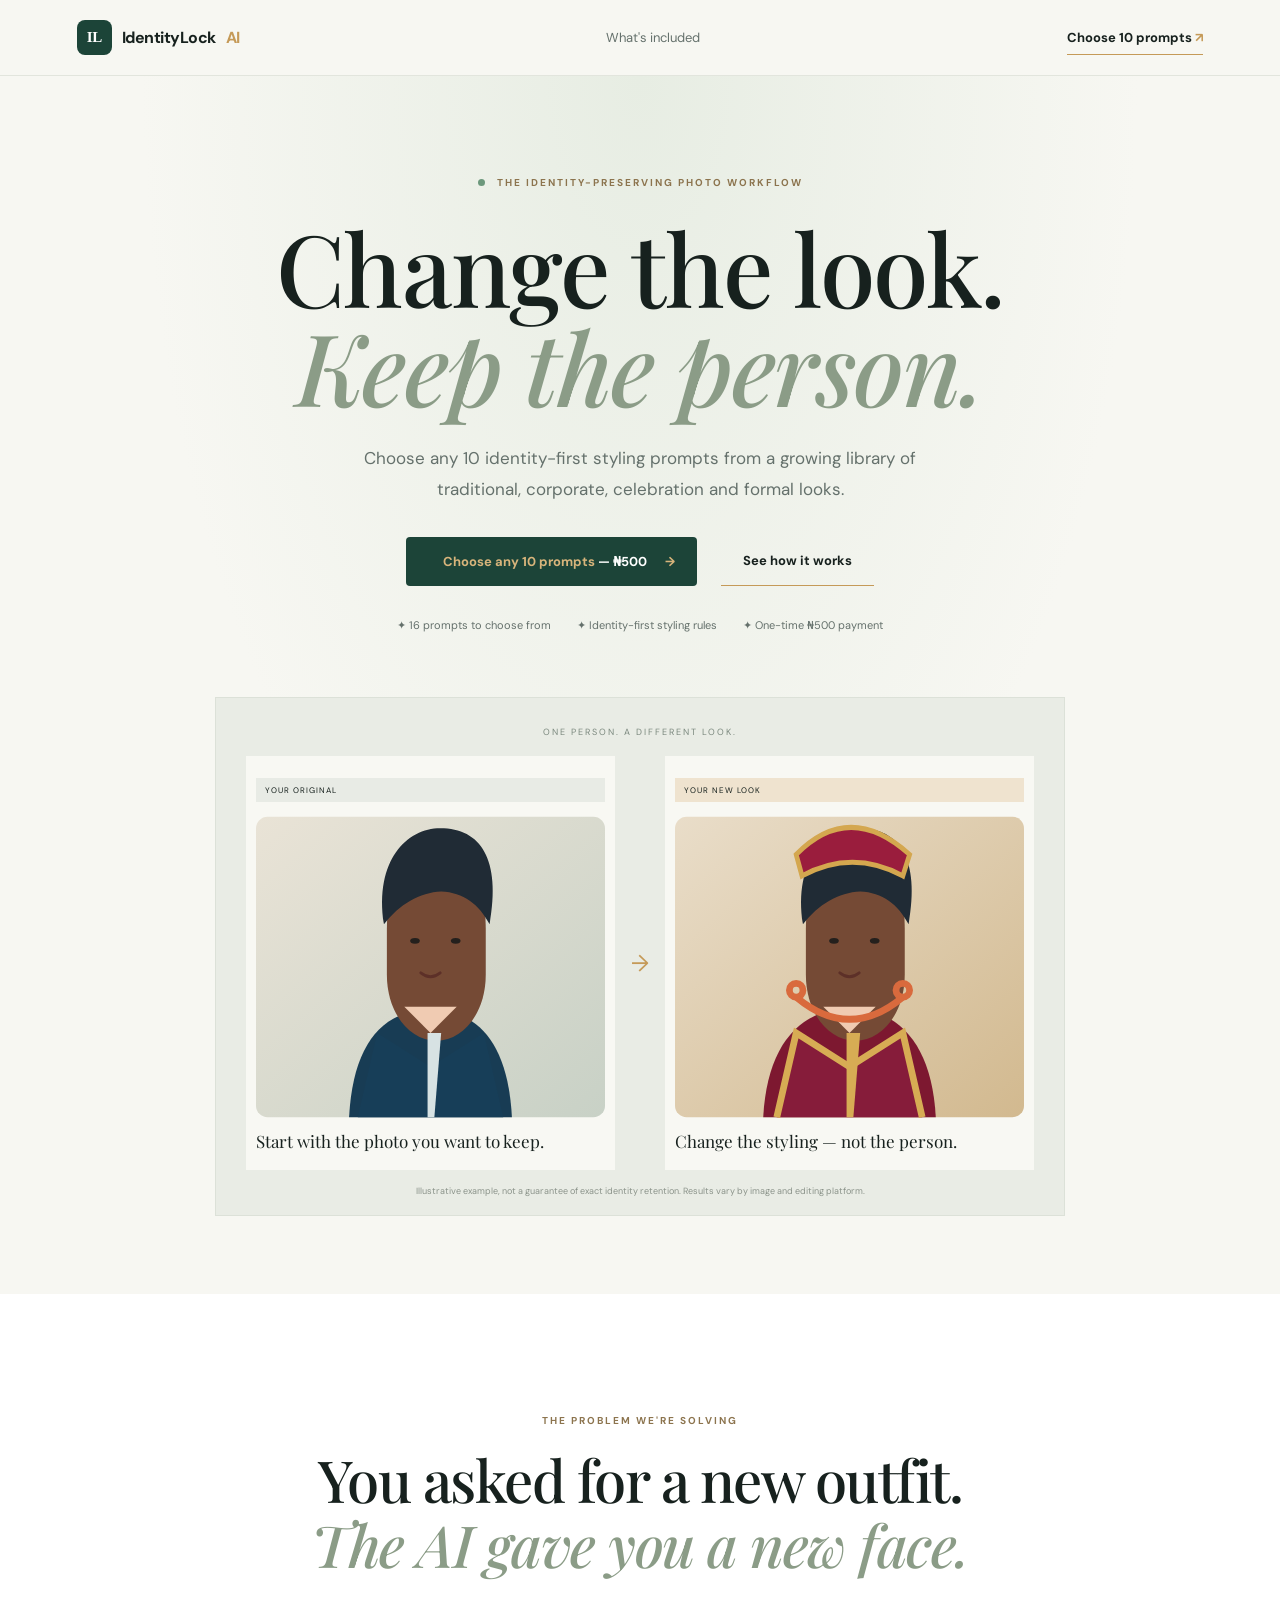
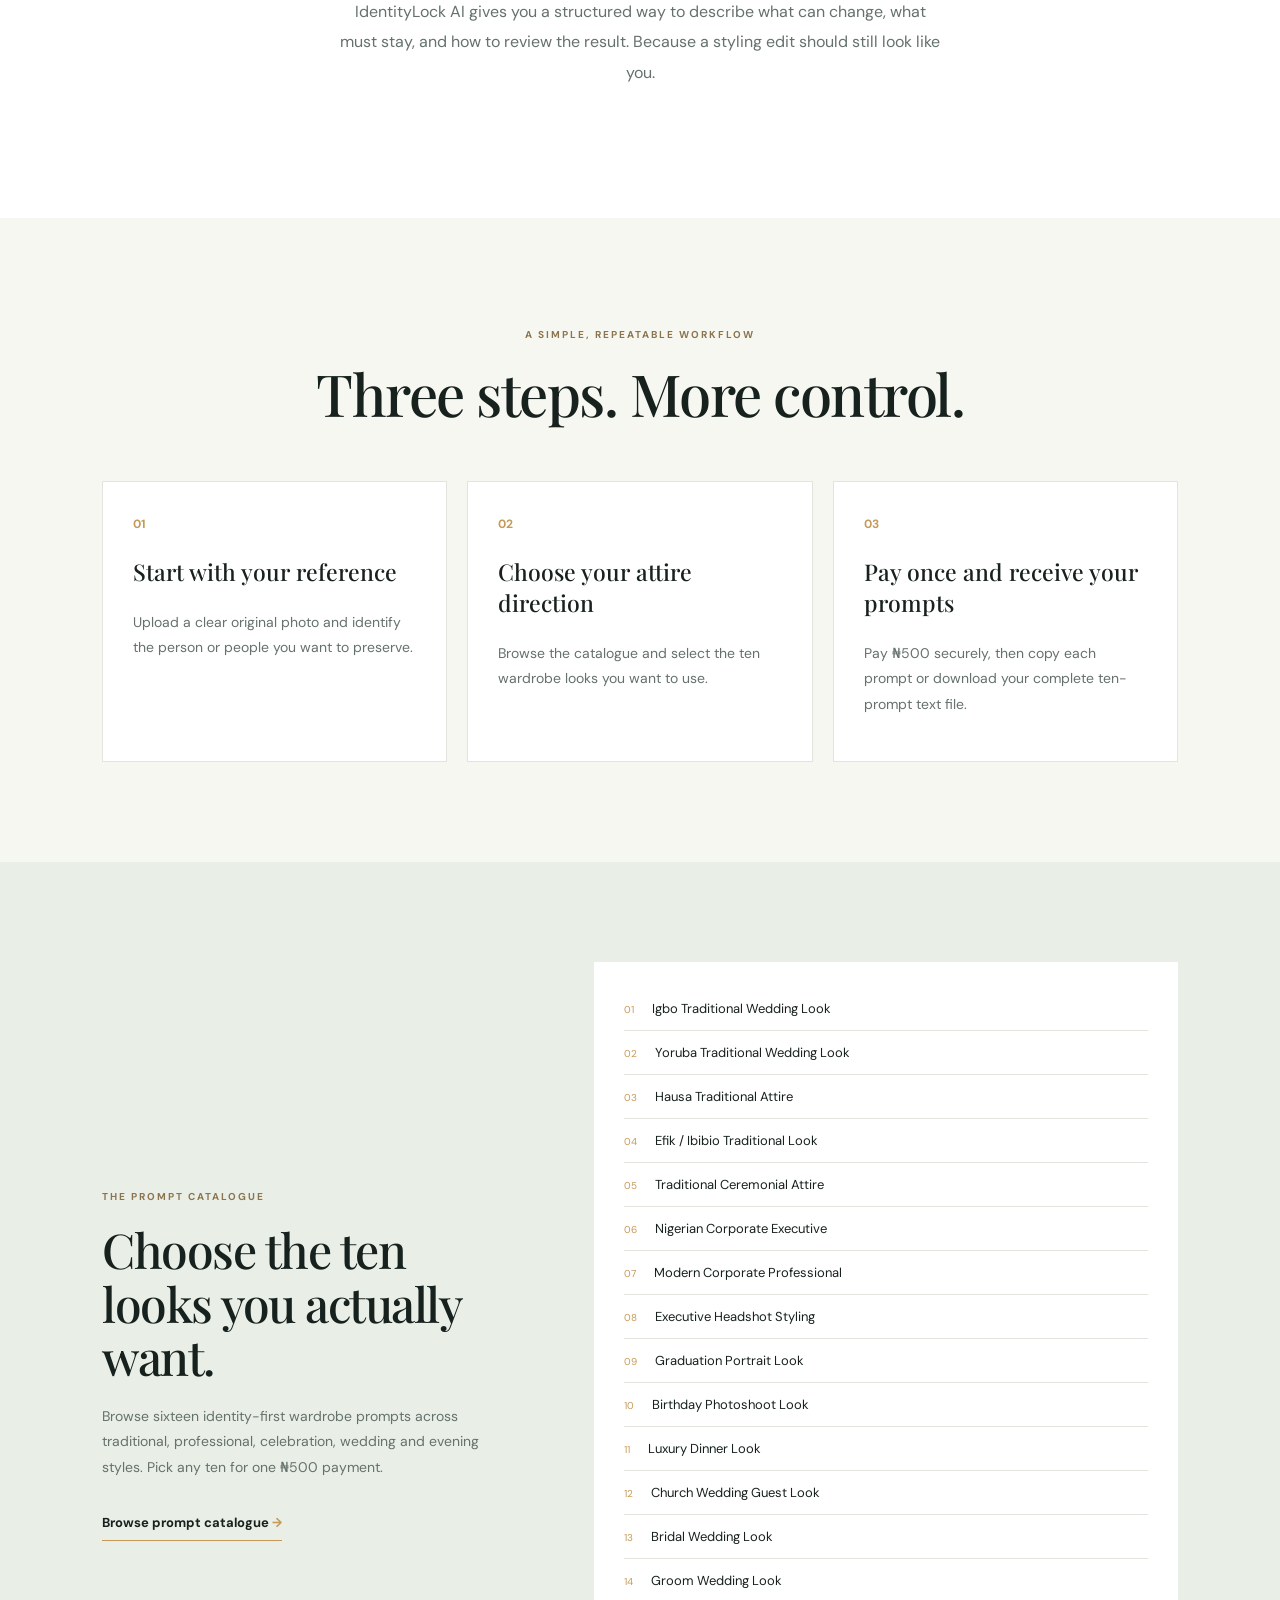
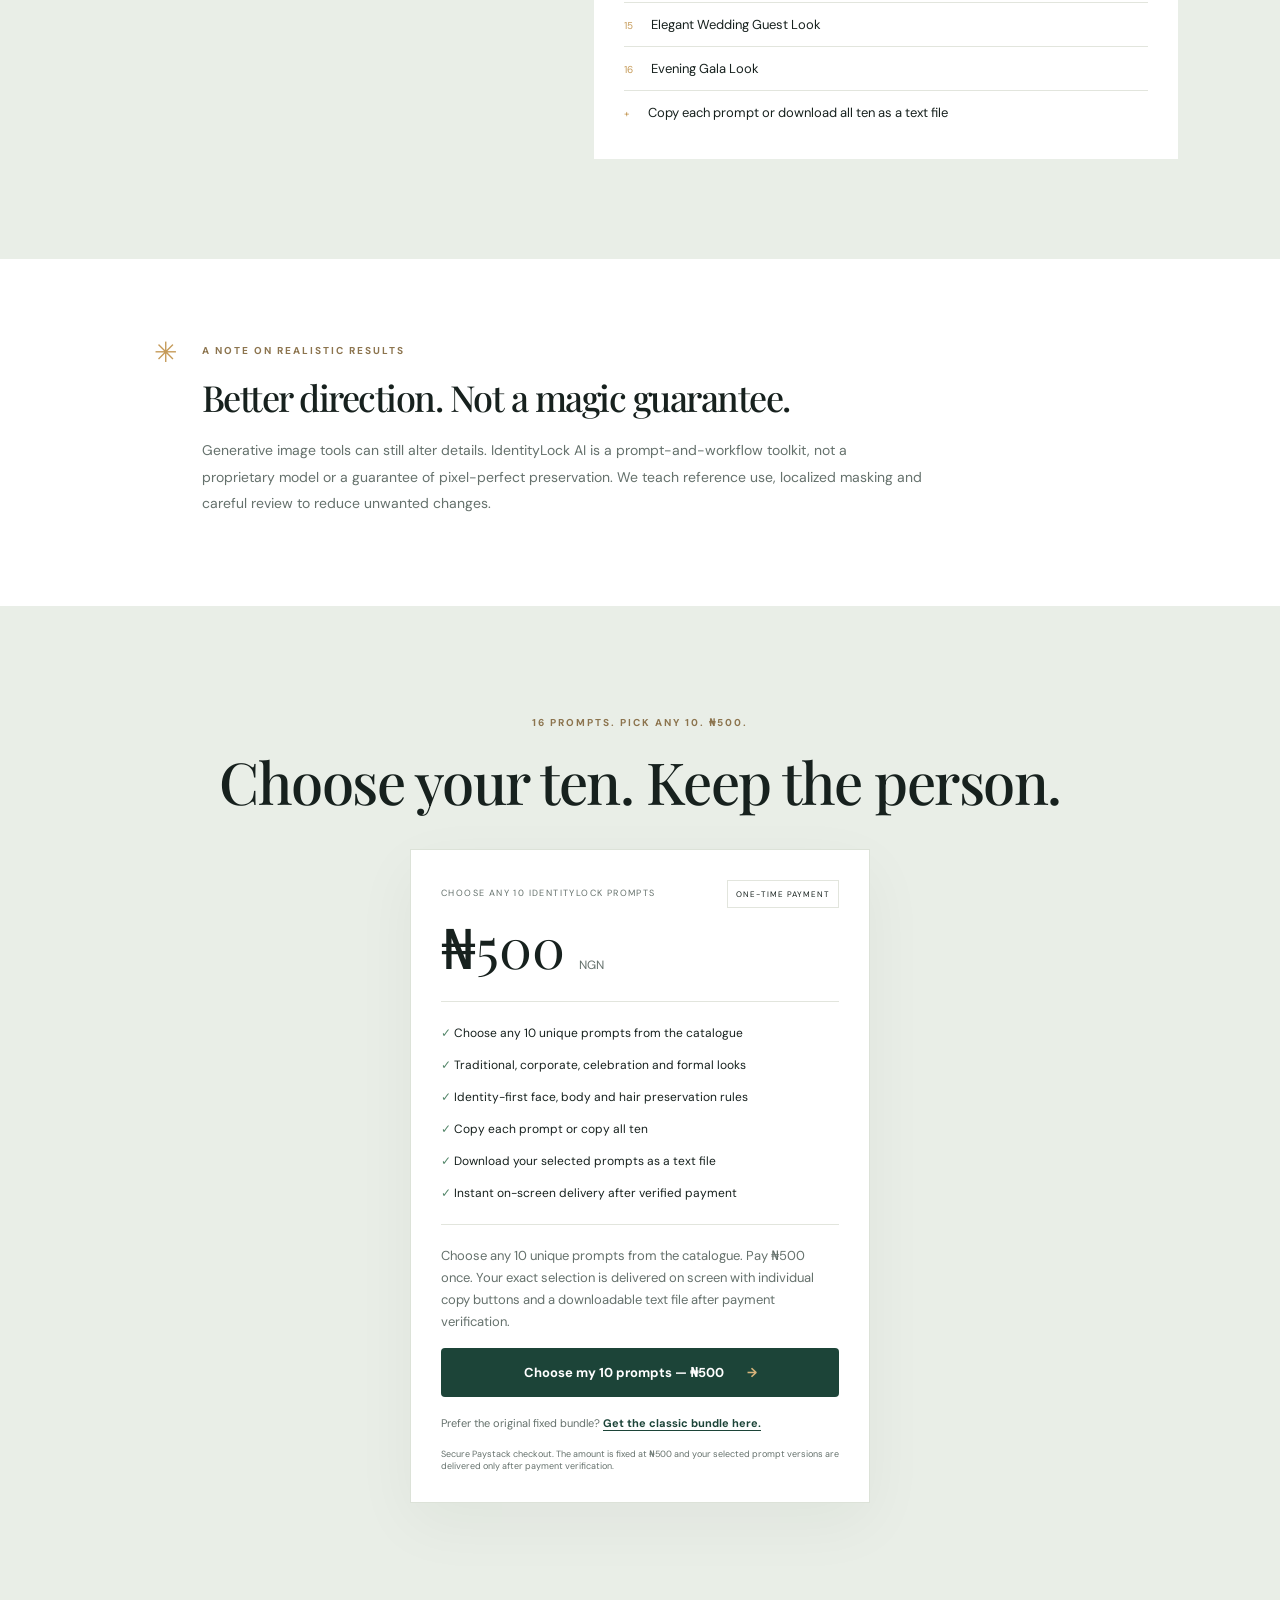
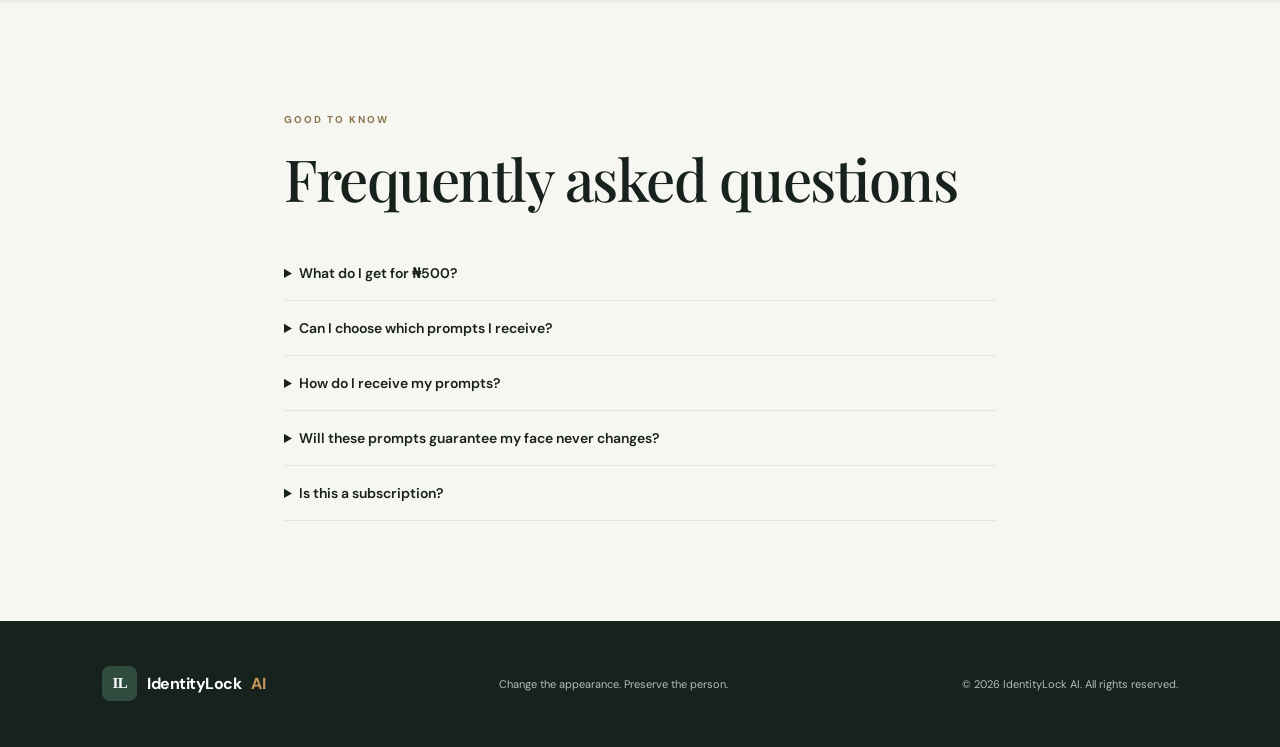
==== commit e642a0e3: "Update static FAQ copy for the choose-any-ten prompt offer" ====
--- a/index.html
+++ b/index.html
@@ -12,5 +12,5 @@
 <a class="primary" href="/catalogue.html">Choose my 10 prompts — ₦500 <span>→</span></a>
 <p class="legacy-link">Prefer the original fixed bundle? <a href="/legacy-bundle.html">Get the classic bundle here.</a></p>
 </div><small class="secure">Secure Paystack checkout. The amount is fixed at ₦500 and your selected prompt versions are delivered only after payment verification.</small></div></section>
-<section class="faq" data-home-faq><p class="eyebrow" data-home="faq.eyebrow">GOOD TO KNOW</p><h2 data-home="faq.title">Frequently asked questions</h2><details><summary>Will this guarantee my face never changes?</summary><p>No. No text prompt can guarantee pixel-perfect identity preservation across all generative tools. The bundle prioritizes preservation and explains techniques that can reduce unwanted changes.</p></details><details><summary>Which AI tools can I use?</summary><p>The prompts are designed to be adapted to image-editing tools that accept reference images. Features such as masking and localized inpainting depend on the platform.</p></details><details><summary>Do I need design experience?</summary><p>No. The customer guide walks you through uploading a reference, describing the edit and checking the result.</p></details><details><summary>How do I receive the files?</summary><p>After successful payment verification, you'll receive access to the digital bundle through the secure delivery flow.</p></details><details><summary>Is this a subscription?</summary><p>No. The listed price is a one-time payment for the current bundle.</p></details></section></main>
+<section class="faq" data-home-faq><p class="eyebrow" data-home="faq.eyebrow">GOOD TO KNOW</p><h2 data-home="faq.title">Frequently asked questions</h2><details><summary>What do I get for ₦500?</summary><p>Choose any 10 unique prompts from the published IdentityLock catalogue for one ₦500 payment.</p></details><details><summary>Can I choose which prompts I receive?</summary><p>Yes. Select any ten prompts across the available categories before checkout. Your order saves the exact versions you selected.</p></details><details><summary>How do I receive my prompts?</summary><p>After Paystack verifies your payment, the delivery page displays all ten prompts. Copy them individually, copy all ten, or download a text file.</p></details><details><summary>Will these prompts guarantee my face never changes?</summary><p>No text prompt can guarantee pixel-perfect identity preservation across every image tool. IdentityLock prompts prioritize preserving the original face, body and hair while directing wardrobe changes.</p></details><details><summary>Is this a subscription?</summary><p>No. It is a one-time ₦500 payment for the ten prompts you select.</p></details></section></main>
 <footer><a class="brand" href="#"><span class="mark">IL</span> IdentityLock <em>AI</em></a><p>Change the appearance. Preserve the person.</p><small>© 2026 IdentityLock AI. All rights reserved.</small></footer><script src="/vendor/supabase.min.js"></script><script src="/homepage.js"></script></body></html>
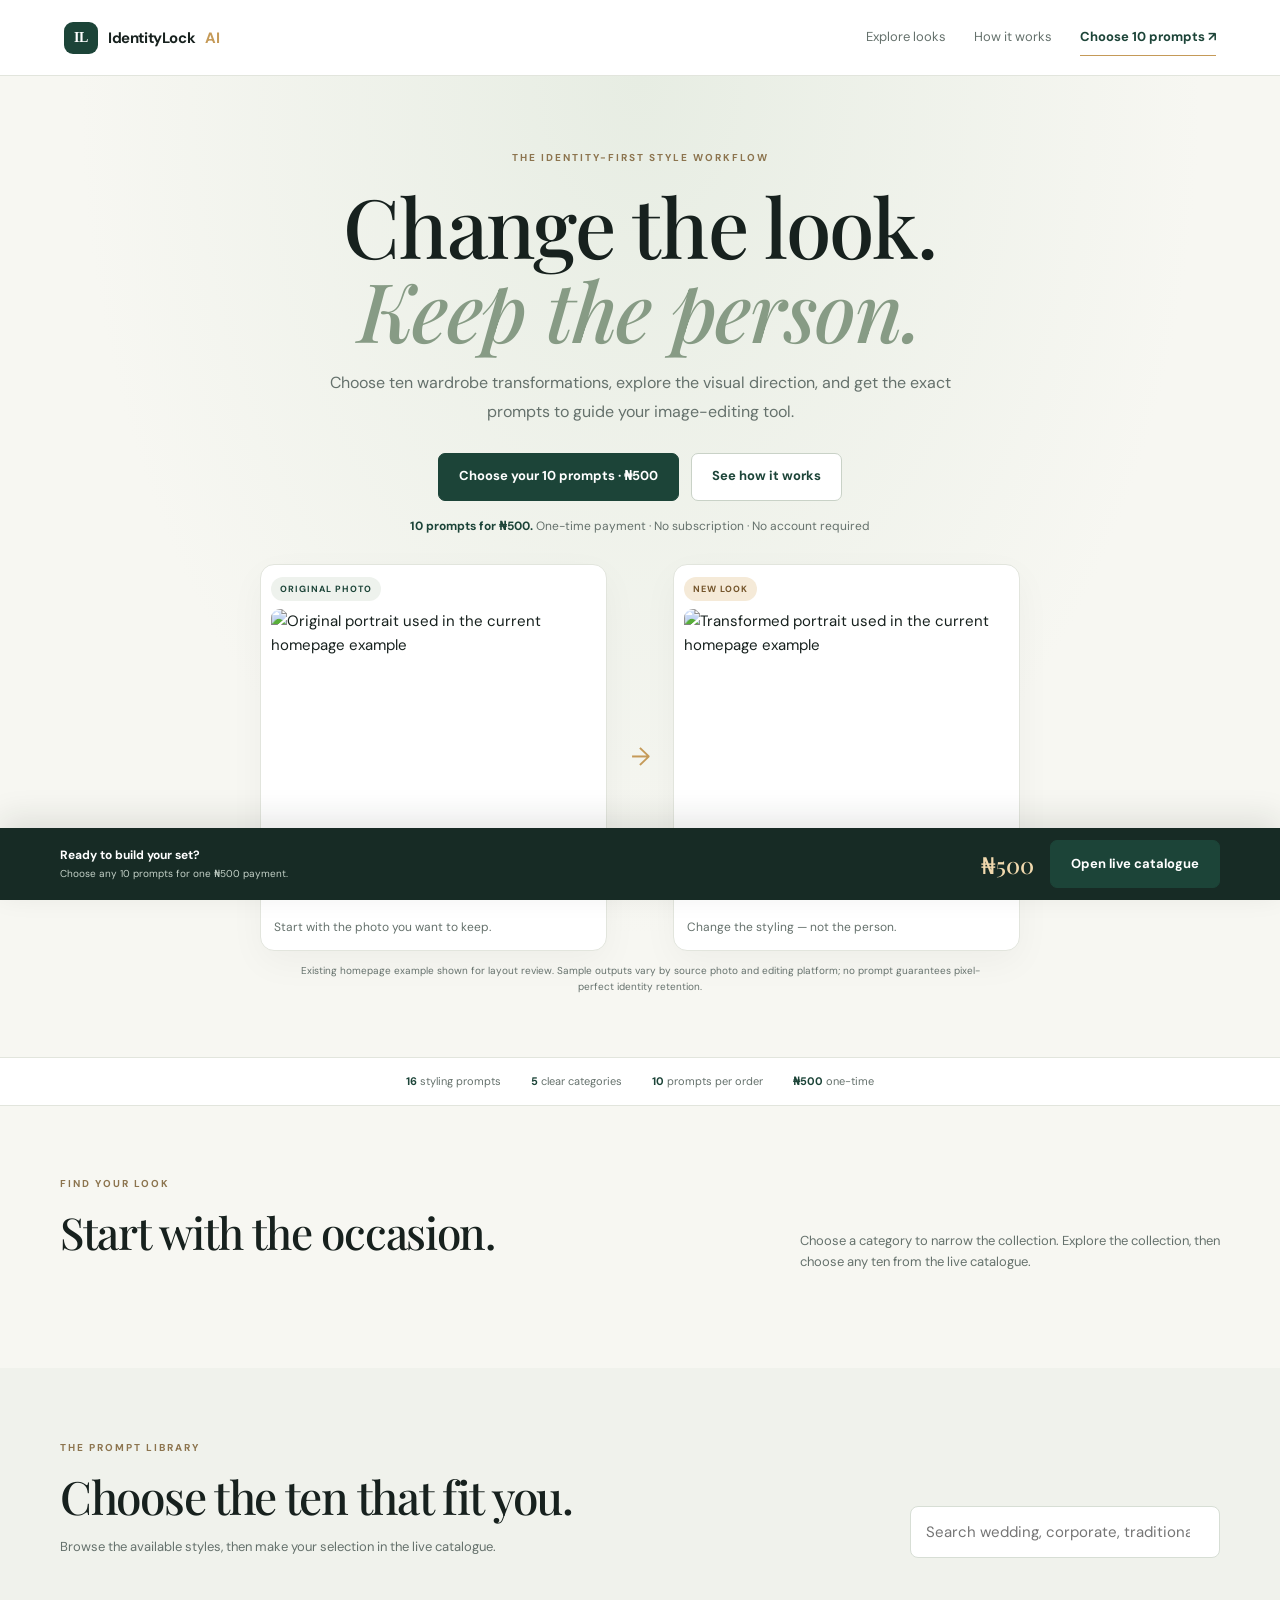
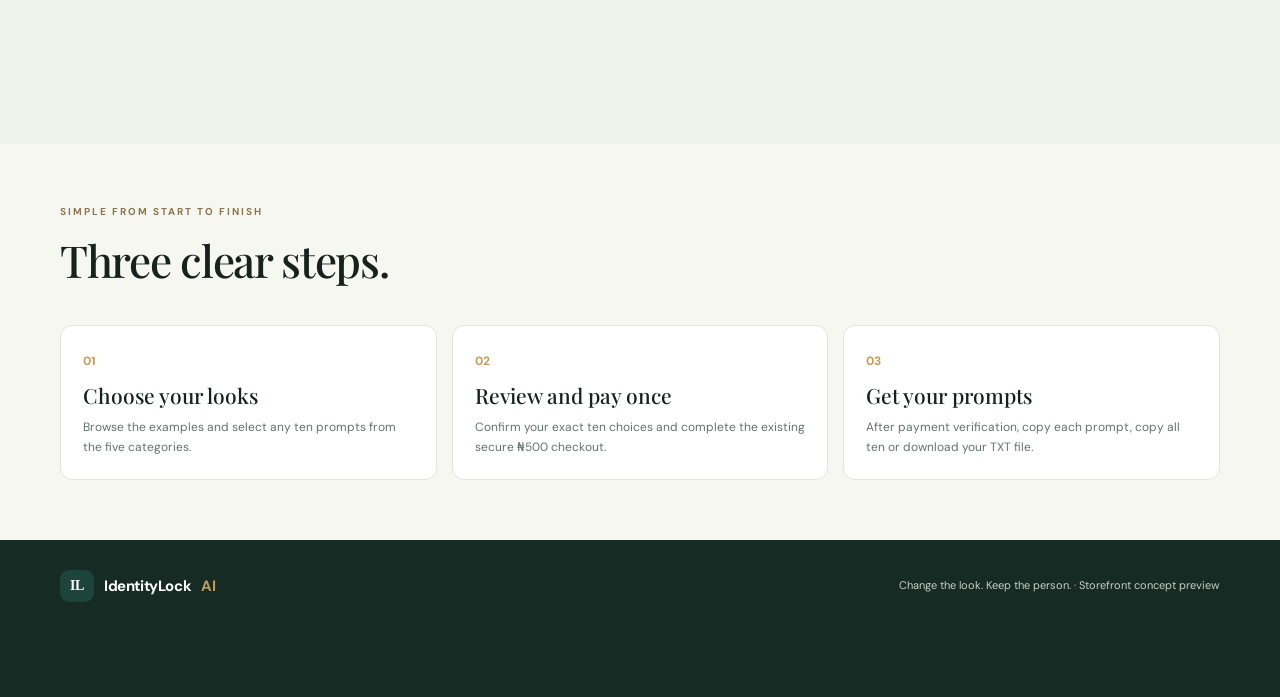
==== commit d4a2a791: "feat(storefront): promote new storefront concept to homepage" ====
--- a/index.html
+++ b/index.html
@@ -1,16 +1,131 @@
 <!doctype html>
-<html lang="en"><head><meta charset="utf-8"><meta name="viewport" content="width=device-width,initial-scale=1"><meta name="description" content="Transform clothing, accessories and styling while keeping the original person at the center. IdentityLock AI prompt bundle and practical editing workflow."><title>IdentityLock AI — Change the look. Keep the person.</title><link rel="preconnect" href="https://fonts.googleapis.com"><link href="https://fonts.googleapis.com/css2?family=DM+Sans:wght@400;500;600;700&family=Playfair+Display:wght@500;600;700&display=swap" rel="stylesheet"><link rel="stylesheet" href="/styles.css"></head>
-<body><nav class="nav"><a class="brand" href="#"><span class="mark">IL</span> IdentityLock <em>AI</em></a><a class="navlink" href="#whats-inside">What's included</a><a class="navcta" href="/catalogue.html">Choose 10 prompts <span>↗</span></a></nav>
-<main><section class="hero"><div class="eyebrow"><span class="dot"></span> <span data-home="hero.eyebrow">THE IDENTITY-PRESERVING PHOTO WORKFLOW</span></div><h1><span data-home="hero.title_line1">Change the look.</span><br><i data-home="hero.title_line2">Keep the person.</i></h1><p class="intro" data-home="hero.intro">Choose any 10 identity-first styling prompts from a growing library of traditional, corporate, celebration and formal looks.</p><div class="actions"><a class="primary" href="/catalogue.html"><span data-home="hero.primary_cta">Choose any 10 prompts</span> — ₦500 <span>→</span></a><a class="secondary" href="#how-it-works"><span data-home="hero.secondary_cta">See how it works</span></a></div><div class="trust"><span data-home="hero.trust_1">✦ 16 prompts to choose from</span><span data-home="hero.trust_2">✦ Identity-first styling rules</span><span data-home="hero.trust_3">✦ One-time ₦500 payment</span></div>
-<div class="visual"><div class="visual-label" data-home="visual.title">ONE PERSON. A DIFFERENT LOOK.</div><div class="visual-grid"><div class="visual-card"><span class="pill" data-home="visual.original_label">YOUR ORIGINAL</span><img class="visual-photo" data-home-image="visual.original_image_url" alt="Original reference photo" hidden><svg class="portrait" data-home-image-fallback viewBox="0 0 360 310" role="img" aria-label="Illustration of a woman in a casual navy outfit"><defs><linearGradient id="bg1" x2="1" y2="1"><stop stop-color="#e9e3d6"/><stop offset="1" stop-color="#c8d1c6"/></linearGradient></defs><rect width="360" height="310" rx="12" fill="url(#bg1)"/><path d="M96 310c4-76 35-111 84-111s80 35 84 111" fill="#183c54"/><path d="M135 115c0-57 25-88 51-88s51 31 51 88v48c0 39-23 68-51 68s-51-29-51-68z" fill="#754a35"/><path d="M132 111c-10-66 24-99 58-99 42 0 63 32 51 99-11-21-27-33-50-34-22 1-43 13-59 34" fill="#202b35"/><ellipse cx="164" cy="128" rx="5" ry="3" fill="#24201d"/><ellipse cx="206" cy="128" rx="5" ry="3" fill="#24201d"/><path d="M170 161q10 8 20 0" fill="none" stroke="#5d3028" stroke-width="3" stroke-linecap="round"/><path d="M153 196l27 27 27-27" fill="#f0cbb2"/><path d="M105 310l20-87 55 35 55-35 20 87" fill="#173e58"/><path d="M177 223h14l-7 87h-7z" fill="#d7e2e3"/></svg><p data-home="visual.original_caption">Start with the photo you want to keep.</p></div><div class="visual-arrow">→</div><div class="visual-card"><span class="pill gold" data-home="visual.new_label">YOUR NEW LOOK</span><img class="visual-photo" data-home-image="visual.new_image_url" alt="Transformed look photo" hidden><svg class="portrait" data-home-image-fallback viewBox="0 0 360 310" role="img" aria-label="Illustration of the same woman in elegant red traditional attire and coral accessories"><defs><linearGradient id="bg2" x2="1" y2="1"><stop stop-color="#e9ddc9"/><stop offset="1" stop-color="#d2b98f"/></linearGradient></defs><rect width="360" height="310" rx="12" fill="url(#bg2)"/><path d="M91 310c4-76 39-112 89-112s85 36 89 112" fill="#7d1830"/><path d="M135 115c0-57 25-88 51-88s51 31 51 88v48c0 39-23 68-51 68s-51-29-51-68z" fill="#754a35"/><path d="M132 111c-10-66 24-99 58-99 42 0 63 32 51 99-11-21-27-33-50-34-22 1-43 13-59 34" fill="#202b35"/><path d="M125 39q55-56 117 0l-7 22q-52-28-104 0z" fill="#9a1d3d" stroke="#d4a74f" stroke-width="5"/><ellipse cx="164" cy="128" rx="5" ry="3" fill="#24201d"/><ellipse cx="206" cy="128" rx="5" ry="3" fill="#24201d"/><path d="M170 161q10 8 20 0" fill="none" stroke="#5d3028" stroke-width="3" stroke-linecap="round"/><path d="M153 196l27 27 27-27" fill="#f0cbb2"/><path d="M105 310l20-87 55 35 55-35 20 87" fill="#861c3a" stroke="#d7ac54" stroke-width="7"/><path d="M177 223h14l-7 87h-7z" fill="#d7ac54"/><g fill="none" stroke="#d96a3d" stroke-width="7"><circle cx="125" cy="179" r="7"/><circle cx="235" cy="179" r="7"/><path d="M125 186q55 46 110 0"/></g></svg><p data-home="visual.new_caption">Change the styling — not the person.</p></div></div><small data-home="visual.disclaimer">Illustrative example, not a guarantee of exact identity retention. Results vary by image and editing platform.</small></div></section>
-<section class="manifesto"><p class="eyebrow" data-home="manifesto.eyebrow">THE PROBLEM WE'RE SOLVING</p><h2><span data-home="manifesto.title_line1">You asked for a new outfit.</span><br><i data-home="manifesto.title_line2">The AI gave you a new face.</i></h2><p data-home="manifesto.body">IdentityLock AI gives you a structured way to describe what can change, what must stay, and how to review the result. Because a styling edit should still look like you.</p></section>
-<section id="how-it-works" class="steps"><p class="eyebrow" data-home="steps.eyebrow">A SIMPLE, REPEATABLE WORKFLOW</p><h2 data-home="steps.title">Three steps. More control.</h2><div class="stepgrid"><article><b>01</b><h3 data-home="steps.step1_title">Start with your reference</h3><p data-home="steps.step1_body">Upload a clear original photo and identify the person or people you want to preserve.</p></article><article><b>02</b><h3 data-home="steps.step2_title">Choose your attire direction</h3><p data-home="steps.step2_body">Browse the catalogue and select the ten wardrobe looks you want to use.</p></article><article><b>03</b><h3 data-home="steps.step3_title">Pay once and receive your prompts</h3><p data-home="steps.step3_body">Pay ₦500 securely, then copy each prompt or download your complete ten-prompt text file.</p></article></div></section>
-<section id="whats-inside" class="inside"><div><p class="eyebrow" data-home="bundle.eyebrow">THE PROMPT CATALOGUE</p><h2 data-home="bundle.title">Choose the ten looks you actually want.</h2><p class="muted" data-home="bundle.body">Browse sixteen identity-first wardrobe prompts across traditional, professional, celebration, wedding and evening styles. Pick any ten for one ₦500 payment.</p><a class="textlink" href="/catalogue.html">Browse prompt catalogue <span>→</span></a></div><div class="contents" data-home-list="bundle.items"><div><span>01</span> Igbo Traditional Wedding Look</div><div><span>02</span> Yoruba Traditional Wedding Look</div><div><span>03</span> Hausa Traditional Attire</div><div><span>04</span> Efik / Ibibio Traditional Look</div><div><span>05</span> Traditional Ceremonial Attire</div><div><span>06</span> Nigerian Corporate Executive</div><div><span>07</span> Modern Corporate Professional</div><div><span>08</span> Executive Headshot Styling</div><div><span>09</span> Graduation Portrait Look</div><div><span>10</span> Birthday Photoshoot Look</div><div><span>11</span> Luxury Dinner Look</div><div><span>12</span> Church Wedding Guest Look</div><div><span>13</span> Bridal Wedding Look</div><div><span>14</span> Groom Wedding Look</div><div><span>15</span> Elegant Wedding Guest Look</div><div><span>16</span> Evening Gala Look</div><div><span>+</span> Copy each prompt or download all ten as a text file</div></div></section>
-<section class="honest"><div class="honest-icon">✳</div><div><p class="eyebrow" data-home="honest.eyebrow">A NOTE ON REALISTIC RESULTS</p><h2 data-home="honest.title">Better direction. Not a magic guarantee.</h2><p data-home="honest.body">Generative image tools can still alter details. IdentityLock AI is a prompt-and-workflow toolkit, not a proprietary model or a guarantee of pixel-perfect preservation. We teach reference use, localized masking and careful review to reduce unwanted changes.</p></div></section>
-<section id="get-access" class="buy"><p class="eyebrow" data-home="buy.eyebrow">16 PROMPTS. PICK ANY 10. ₦500.</p><h2 data-home="buy.title">Choose your ten. Keep the person.</h2><div class="pricecard"><div class="pricehead"><div><span class="small" data-home="buy.bundle_title">CHOOSE ANY 10 IDENTITYLOCK PROMPTS</span><div class="price">₦500 <small>NGN</small></div></div><span class="once">ONE-TIME PAYMENT</span></div><ul data-home-list="buy.features"><li>✓ Choose any 10 unique prompts from the catalogue</li><li>✓ Traditional, corporate, celebration and formal looks</li><li>✓ Identity-first face, body and hair preservation rules</li><li>✓ Copy each prompt or copy all ten</li><li>✓ Download your selected prompts as a text file</li><li>✓ Instant on-screen delivery after verified payment</li></ul><div class="selection-cta">
-<p>Choose any 10 unique prompts from the catalogue. Pay ₦500 once. Your exact selection is delivered on screen with individual copy buttons and a downloadable text file after payment verification.</p>
-<a class="primary" href="/catalogue.html">Choose my 10 prompts — ₦500 <span>→</span></a>
-<p class="legacy-link">Prefer the original fixed bundle? <a href="/legacy-bundle.html">Get the classic bundle here.</a></p>
-</div><small class="secure">Secure Paystack checkout. The amount is fixed at ₦500 and your selected prompt versions are delivered only after payment verification.</small></div></section>
-<section class="faq" data-home-faq><p class="eyebrow" data-home="faq.eyebrow">GOOD TO KNOW</p><h2 data-home="faq.title">Frequently asked questions</h2><details><summary>What do I get for ₦500?</summary><p>Choose any 10 unique prompts from the published IdentityLock catalogue for one ₦500 payment.</p></details><details><summary>Can I choose which prompts I receive?</summary><p>Yes. Select any ten prompts across the available categories before checkout. Your order saves the exact versions you selected.</p></details><details><summary>How do I receive my prompts?</summary><p>After Paystack verifies your payment, the delivery page displays all ten prompts. Copy them individually, copy all ten, or download a text file.</p></details><details><summary>Will these prompts guarantee my face never changes?</summary><p>No text prompt can guarantee pixel-perfect identity preservation across every image tool. IdentityLock prompts prioritize preserving the original face, body and hair while directing wardrobe changes.</p></details><details><summary>Is this a subscription?</summary><p>No. It is a one-time ₦500 payment for the ten prompts you select.</p></details></section></main>
-<footer><a class="brand" href="#"><span class="mark">IL</span> IdentityLock <em>AI</em></a><p>Change the appearance. Preserve the person.</p><small>© 2026 IdentityLock AI. All rights reserved.</small></footer><script src="/vendor/supabase.min.js"></script><script src="/homepage.js"></script></body></html>+<html lang="en">
+<head>
+<meta charset="utf-8">
+<meta name="viewport" content="width=device-width,initial-scale=1">
+<meta name="robots" content="noindex,nofollow">
+<title>IdentityLock AI — Storefront Experience Preview</title>
+<link rel="preconnect" href="https://fonts.googleapis.com">
+<link rel="preconnect" href="https://fonts.gstatic.com" crossorigin>
+<link href="https://fonts.googleapis.com/css2?family=DM+Sans:wght@400;500;600;700&family=Playfair+Display:wght@500;600;700&display=swap" rel="stylesheet">
+<style>
+:root{--ink:#17211e;--muted:#65716c;--paper:#f7f7f2;--green:#1c4438;--gold:#c59a58;--line:#e2e5dd;--white:#fff;--soft:#e9eee7;--radius:16px}
+*{box-sizing:border-box}html{scroll-behavior:smooth}body{margin:0;background:var(--paper);color:var(--ink);font:15px/1.6 "DM Sans",Arial,sans-serif}a{color:inherit;text-decoration:none}button,input{font:inherit}button{cursor:pointer}
+.preview-note{background:#f6e9cf;color:#4c3920;padding:9px 16px;text-align:center;font-size:12px;font-weight:700}
+header{height:76px;padding:0 max(5vw,20px);display:flex;align-items:center;justify-content:space-between;background:#fff;border-bottom:1px solid var(--line);position:sticky;top:0;z-index:20}
+.brand{display:flex;align-items:center;gap:10px;font-weight:700;letter-spacing:-.4px}.mark{background:var(--green);color:white;border-radius:9px;padding:8px 10px;font:700 14px Georgia}.brand em{font-style:normal;color:var(--gold)}
+.navlinks{display:flex;align-items:center;gap:28px;color:var(--muted);font-size:13px}.navlinks a:last-child{color:var(--green);font-weight:700;border-bottom:1px solid var(--gold);padding:8px 0}
+main{overflow:hidden}.wrap{width:min(1160px,calc(100% - 44px));margin:auto}
+.hero{padding:74px 0 62px;background:radial-gradient(ellipse at 50% 0%,#e7ede3 0,transparent 62%);text-align:center}
+.eyebrow{font-size:10px;letter-spacing:2px;font-weight:700;color:#8c744e;text-transform:uppercase}
+h1,h2,h3{margin-top:0}h1,h2{font-family:"Playfair Display",Georgia,serif;font-weight:500;letter-spacing:-1.3px}
+h1{font-size:clamp(48px,7vw,82px);line-height:1.02;margin:18px 0}.accent{color:#879b85;font-style:italic}
+.lead{max-width:630px;margin:0 auto;color:var(--muted);font-size:16px;line-height:1.8}
+.hero-actions{display:flex;justify-content:center;align-items:center;gap:12px;flex-wrap:wrap;margin:26px 0 16px}
+.primary,.secondary{display:inline-flex;align-items:center;justify-content:center;min-height:48px;padding:12px 20px;border-radius:7px;font-size:13px;font-weight:700}
+.primary{background:var(--green);color:#fff;border:1px solid var(--green)}.secondary{border:1px solid #c9d2c7;background:#fff;color:var(--green)}
+.offerline{font-size:12px;color:var(--muted);margin:0 0 28px}.offerline strong{color:var(--green)}
+.comparison{display:grid;grid-template-columns:1fr 42px 1fr;gap:12px;max-width:760px;margin:0 auto;text-align:left;align-items:center}
+.compare-card{background:#fff;border:1px solid var(--line);border-radius:14px;padding:10px;box-shadow:0 12px 36px #17211e0a}
+.compare-card img{width:100%;height:clamp(180px,28vw,300px);object-fit:cover;border-radius:9px;display:block}
+.pill{display:inline-block;margin:2px 0 8px;padding:5px 9px;border-radius:999px;background:#eef2ed;color:var(--green);font-size:9px;letter-spacing:1px;font-weight:700}
+.pill.gold{background:#f5ead8;color:#73542a}.compare-card p{font-size:12px;color:var(--muted);margin:9px 3px 2px}.arrow{font-size:25px;color:var(--gold);text-align:center}
+.disclaimer{font-size:10px;color:var(--muted);margin:12px auto 0;max-width:700px}
+.truststrip{border-top:1px solid var(--line);border-bottom:1px solid var(--line);background:#fff;padding:15px 0}
+.trustinner{display:flex;justify-content:center;gap:30px;flex-wrap:wrap;color:var(--muted);font-size:11px}.trustinner b{color:var(--green)}
+.section{padding:70px 0}.section-head{display:flex;justify-content:space-between;align-items:end;gap:20px;margin-bottom:25px}.section-head h2{font-size:clamp(30px,4vw,44px);margin:5px 0}.section-head p{color:var(--muted);max-width:420px;margin:0;font-size:13px}
+.category-grid{display:grid;grid-template-columns:repeat(5,1fr);gap:12px}
+.category{background:#fff;border:1px solid var(--line);border-radius:13px;padding:17px;min-height:135px;display:flex;flex-direction:column;justify-content:space-between;transition:transform .2s,border-color .2s}
+.category:hover{transform:translateY(-2px);border-color:var(--gold)}.category small{color:var(--gold);font-weight:700;font-size:10px;letter-spacing:1px}.category strong{font-family:"Playfair Display",Georgia,serif;font-size:18px;line-height:1.2}.category span{font-size:11px;color:var(--muted)}
+.catalogue-section{background:#f0f2ec;padding:72px 0 145px}
+.catalogue-top{display:flex;justify-content:space-between;align-items:end;gap:20px;margin-bottom:20px}.catalogue-top h2{font-size:clamp(32px,4vw,46px);margin:4px 0}.catalogue-top p{margin:0;color:var(--muted);font-size:13px}
+.search{width:min(310px,100%);padding:13px 15px;border:1px solid #d7ded5;border-radius:8px;background:#fff;outline-offset:3px}
+.filters{display:flex;gap:8px;overflow-x:auto;padding:5px 0 16px;scrollbar-width:thin}
+.chip{white-space:nowrap;padding:9px 14px;border-radius:999px;border:1px solid #d7ded5;background:#fff;color:var(--muted);font-size:11px;font-weight:700}
+.chip[aria-pressed=true]{background:var(--green);color:#fff;border-color:var(--green)}
+.prompt-grid{display:grid;grid-template-columns:repeat(3,minmax(0,1fr));gap:14px}
+.prompt{background:#fff;border:1px solid var(--line);border-radius:14px;padding:15px;min-width:0;display:flex;flex-direction:column}
+.prompt.selected{border-color:var(--green);box-shadow:0 0 0 2px #1c44381c}
+.prompt-meta{display:flex;justify-content:space-between;gap:8px;color:#8c744e;font-size:9px;font-weight:700;letter-spacing:.7px;text-transform:uppercase}
+.prompt h3{font:600 19px/1.25 "Playfair Display",Georgia,serif;margin:9px 0 6px}
+.prompt p{font-size:11px;line-height:1.55;color:var(--muted);margin:0 0 12px;min-height:34px}
+.pair-slots{display:grid;grid-template-columns:1fr 1fr;gap:7px;margin-top:auto}
+.slot{min-height:86px;border-radius:8px;border:1px dashed #cbd5ca;background:#f7f8f4;display:flex;flex-direction:column;align-items:center;justify-content:center;text-align:center;padding:7px;color:#7a8980}
+.slot b{font-size:10px;color:var(--green)}.slot small{font-size:9px;line-height:1.35}
+.select{margin-top:12px;width:100%;min-height:40px;border:1px solid var(--green);border-radius:7px;background:#fff;color:var(--green);font-size:11px;font-weight:700}
+.select[aria-pressed=true]{background:var(--green);color:#fff}
+.empty{grid-column:1/-1;padding:25px;background:#fff;border-radius:12px;color:var(--muted);text-align:center}
+.selection-dock{position:fixed;bottom:0;left:0;right:0;z-index:30;background:#172b25;color:#fff;padding:12px 22px;box-shadow:0 -10px 32px #17211e1c}
+.dock-inner{max-width:1160px;margin:auto;display:flex;align-items:center;justify-content:space-between;gap:20px}
+.dock-label{font-size:12px;font-weight:700}.dock-label small{display:block;color:#c3d0c7;font-weight:400;font-size:10px}
+.progress{height:5px;background:#ffffff2a;border-radius:99px;width:min(220px,25vw);margin-top:7px;overflow:hidden}.progress span{display:block;height:100%;width:0;background:#d6b77f;transition:width .2s}
+.dock-actions{display:flex;align-items:center;gap:16px}.dock-price{font:500 23px "Playfair Display",Georgia,serif;color:#f1d9ae}.dock-actions button{min-height:42px;border:0;border-radius:7px;padding:0 17px;background:#fff;color:var(--green);font-size:11px;font-weight:700}.dock-actions button:disabled{opacity:.55;cursor:not-allowed}
+.info{padding:60px 0}.info-grid{display:grid;grid-template-columns:repeat(3,1fr);gap:15px}.info-card{padding:22px;background:#fff;border:1px solid var(--line);border-radius:12px}.info-card b{color:var(--gold);font-size:12px}.info-card h3{font:500 21px "Playfair Display",Georgia,serif;margin:9px 0}.info-card p{font-size:12px;color:var(--muted);margin:0}
+footer{background:#172b25;color:#fff;padding:30px 0 95px}footer .wrap{display:flex;justify-content:space-between;gap:20px;align-items:center}footer p{font-size:11px;color:#c3d0c7;margin:0}
+.dialog-backdrop{position:fixed;inset:0;background:#0d1915b8;z-index:50;display:none;place-items:center;padding:18px}.dialog-backdrop.open{display:grid}.dialog{width:min(520px,100%);max-height:85vh;overflow:auto;background:#fff;border-radius:16px;padding:22px}.dialog h2{font-size:30px;margin:0 0 8px}.dialog p{font-size:12px;color:var(--muted)}.dialog ol{padding-left:20px;font-size:12px}.dialog button{min-height:42px;padding:0 14px;border:0;border-radius:7px;background:var(--green);color:#fff;font-weight:700}
+:focus-visible{outline:3px solid #bd8a40;outline-offset:3px}
+@media(max-width:900px){.category-grid{grid-template-columns:repeat(3,1fr)}.prompt-grid{grid-template-columns:repeat(2,minmax(0,1fr))}.section-head{align-items:start;flex-direction:column}}
+@media(max-width:600px){header{height:64px}.navlinks a:not(:last-child){display:none}.navlinks{gap:0;font-size:11px}.wrap{width:calc(100% - 32px)}.hero{padding:48px 0 42px}h1{font-size:48px}.lead{font-size:14px}.comparison{grid-template-columns:1fr 24px 1fr;gap:6px}.compare-card{padding:6px}.compare-card img{height:160px}.compare-card p{font-size:10px}.arrow{font-size:18px}.trustinner{gap:10px 18px}.section,.catalogue-section{padding:48px 0}.category-grid{grid-template-columns:repeat(2,minmax(0,1fr));gap:8px}.category{min-height:118px;padding:13px}.category strong{font-size:16px}.catalogue-top{align-items:stretch;flex-direction:column}.search{width:100%}.prompt-grid{grid-template-columns:1fr}.prompt{padding:13px}.prompt p{min-height:0}.slot{min-height:76px}.dock-inner{gap:10px}.dock-label{font-size:10px}.dock-label small{font-size:9px}.progress{width:90px}.dock-actions{gap:9px}.dock-price{font-size:19px}.dock-actions button{padding:0 10px;font-size:10px}footer .wrap{align-items:flex-start;flex-direction:column}}
+@media(prefers-reduced-motion:reduce){*,*::before,*::after{scroll-behavior:auto!important;transition:none!important;animation:none!important}}
+</style>
+</head>
+<body>
+
+<header>
+  <a class="brand" href="#top"><span class="mark">IL</span> IdentityLock <em>AI</em></a>
+  <nav class="navlinks" aria-label="Main navigation"><a href="#categories">Explore looks</a><a href="#how">How it works</a><a href="/catalogue.html">Choose 10 prompts ↗</a></nav>
+</header>
+<main id="top">
+<section class="hero">
+ <div class="wrap">
+  <div class="eyebrow">THE IDENTITY-FIRST STYLE WORKFLOW</div>
+  <h1>Change the look.<br><span class="accent">Keep the person.</span></h1>
+  <p class="lead">Choose ten wardrobe transformations, explore the visual direction, and get the exact prompts to guide your image-editing tool.</p>
+  <div class="hero-actions"><a class="primary" href="/catalogue.html">Choose your 10 prompts · ₦500</a><a class="secondary" href="#how">See how it works</a></div>
+  <p class="offerline"><strong>10 prompts for ₦500.</strong> One-time payment · No subscription · No account required</p>
+  <div class="comparison" aria-label="Existing homepage before and after example">
+   <article class="compare-card"><span class="pill">ORIGINAL PHOTO</span><img src="https://zcyxoucbglsyrqzqksjc.supabase.co/storage/v1/object/public/identitylock-media/1793721112151-c0210eae-cc99-48e5-8fa8-74f8334088e9-IMG_1773.jpeg" alt="Original portrait used in the current homepage example"><p>Start with the photo you want to keep.</p></article>
+   <div class="arrow" aria-hidden="true">→</div>
+   <article class="compare-card"><span class="pill gold">NEW LOOK</span><img src="https://zcyxoucbglsyrqzqksjc.supabase.co/storage/v1/object/public/identitylock-media/1793721316733-9eb39dc0-48fa-41b8-a9a8-25a516a19a69-IMG_3134.png" alt="Transformed portrait used in the current homepage example"><p>Change the styling — not the person.</p></article>
+  </div>
+  <p class="disclaimer">Existing homepage example shown for layout review. Sample outputs vary by source photo and editing platform; no prompt guarantees pixel-perfect identity retention.</p>
+ </div>
+</section>
+<div class="truststrip"><div class="wrap trustinner"><span><b>16</b> styling prompts</span><span><b>5</b> clear categories</span><span><b>10</b> prompts per order</span><span><b>₦500</b> one-time</span></div></div>
+<section class="section" id="categories">
+ <div class="wrap">
+  <div class="section-head"><div><div class="eyebrow">FIND YOUR LOOK</div><h2>Start with the occasion.</h2></div><p>Choose a category to narrow the collection. Explore the collection, then choose any ten from the live catalogue.</p></div>
+  <div class="category-grid" id="categoryGrid"></div>
+ </div>
+</section>
+<section class="catalogue-section" id="catalogue">
+ <div class="wrap">
+  <div class="catalogue-top"><div><div class="eyebrow">THE PROMPT LIBRARY</div><h2>Choose the ten that fit you.</h2><p>Browse the available styles, then make your selection in the live catalogue.</p></div><input class="search" id="search" type="search" placeholder="Search wedding, corporate, traditional…" aria-label="Search prompts"></div>
+  <div class="filters" id="filters" aria-label="Filter prompts by category"></div>
+  <div class="prompt-grid" id="grid" aria-live="polite"></div>
+ </div>
+</section>
+<section class="info" id="how">
+ <div class="wrap">
+  <div class="section-head"><div><div class="eyebrow">SIMPLE FROM START TO FINISH</div><h2>Three clear steps.</h2></div></div>
+  <div class="info-grid">
+   <article class="info-card"><b>01</b><h3>Choose your looks</h3><p>Browse the examples and select any ten prompts from the five categories.</p></article>
+   <article class="info-card"><b>02</b><h3>Review and pay once</h3><p>Confirm your exact ten choices and complete the existing secure ₦500 checkout.</p></article>
+   <article class="info-card"><b>03</b><h3>Get your prompts</h3><p>After payment verification, copy each prompt, copy all ten or download your TXT file.</p></article>
+  </div>
+ </div>
+</section>
+</main>
+<footer><div class="wrap"><a class="brand" href="#top"><span class="mark">IL</span> IdentityLock <em>AI</em></a><p>Change the look. Keep the person. · Storefront concept preview</p></div></footer>
+<div class="selection-dock" role="region" aria-label="Choose your prompts"><div class="dock-inner"><div class="dock-label">Ready to build your set?<small>Choose any 10 prompts for one ₦500 payment.</small></div><div class="dock-actions"><span class="dock-price">₦500</span><a class="primary" href="/catalogue.html">Open live catalogue</a></div></div></div>
+<script>
+const categoryLinks=document.querySelectorAll('.category');
+categoryLinks.forEach((link)=>link.addEventListener('click',()=> {
+  const name=link.querySelector('strong')?.textContent || '';
+  const target=new URL('/catalogue.html',window.location.origin);
+  if(name) target.searchParams.set('category',name);
+  window.location.href=target.toString();
+}));
+</script>
+</body>
+</html>
